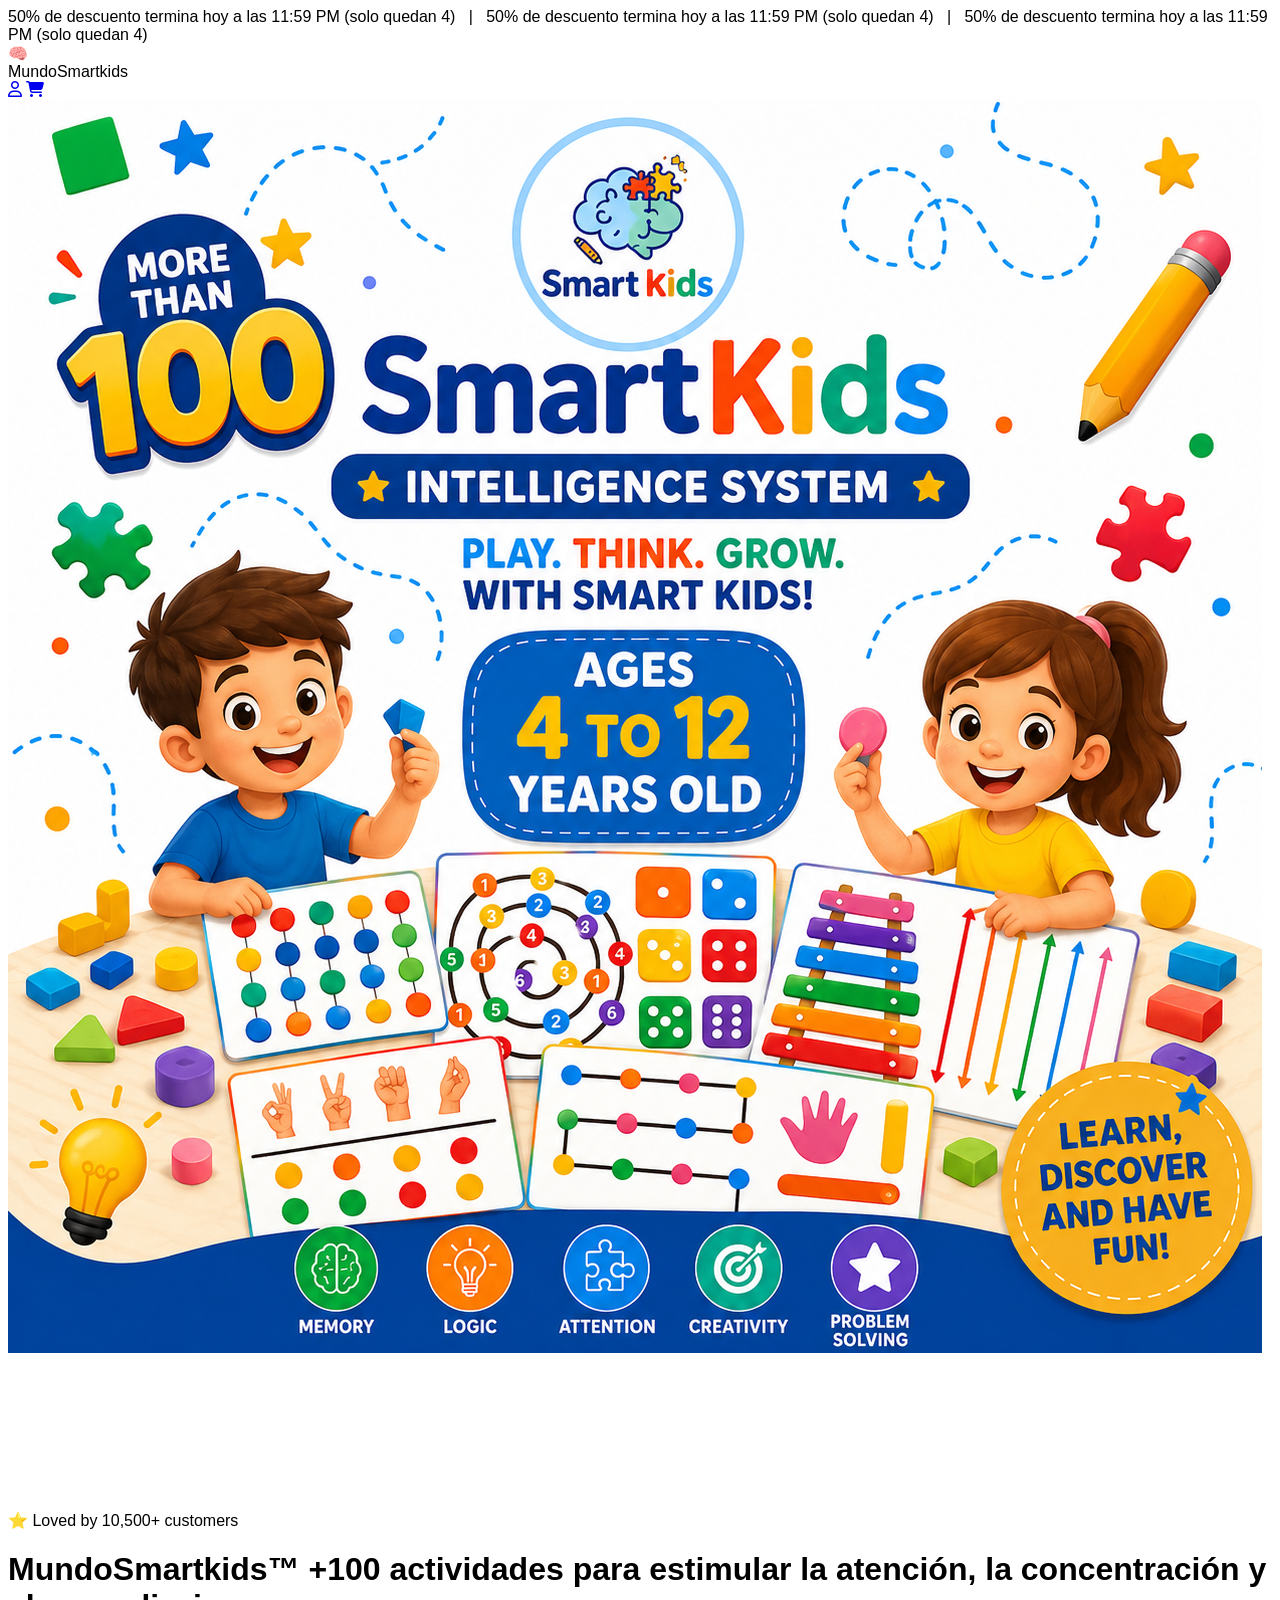
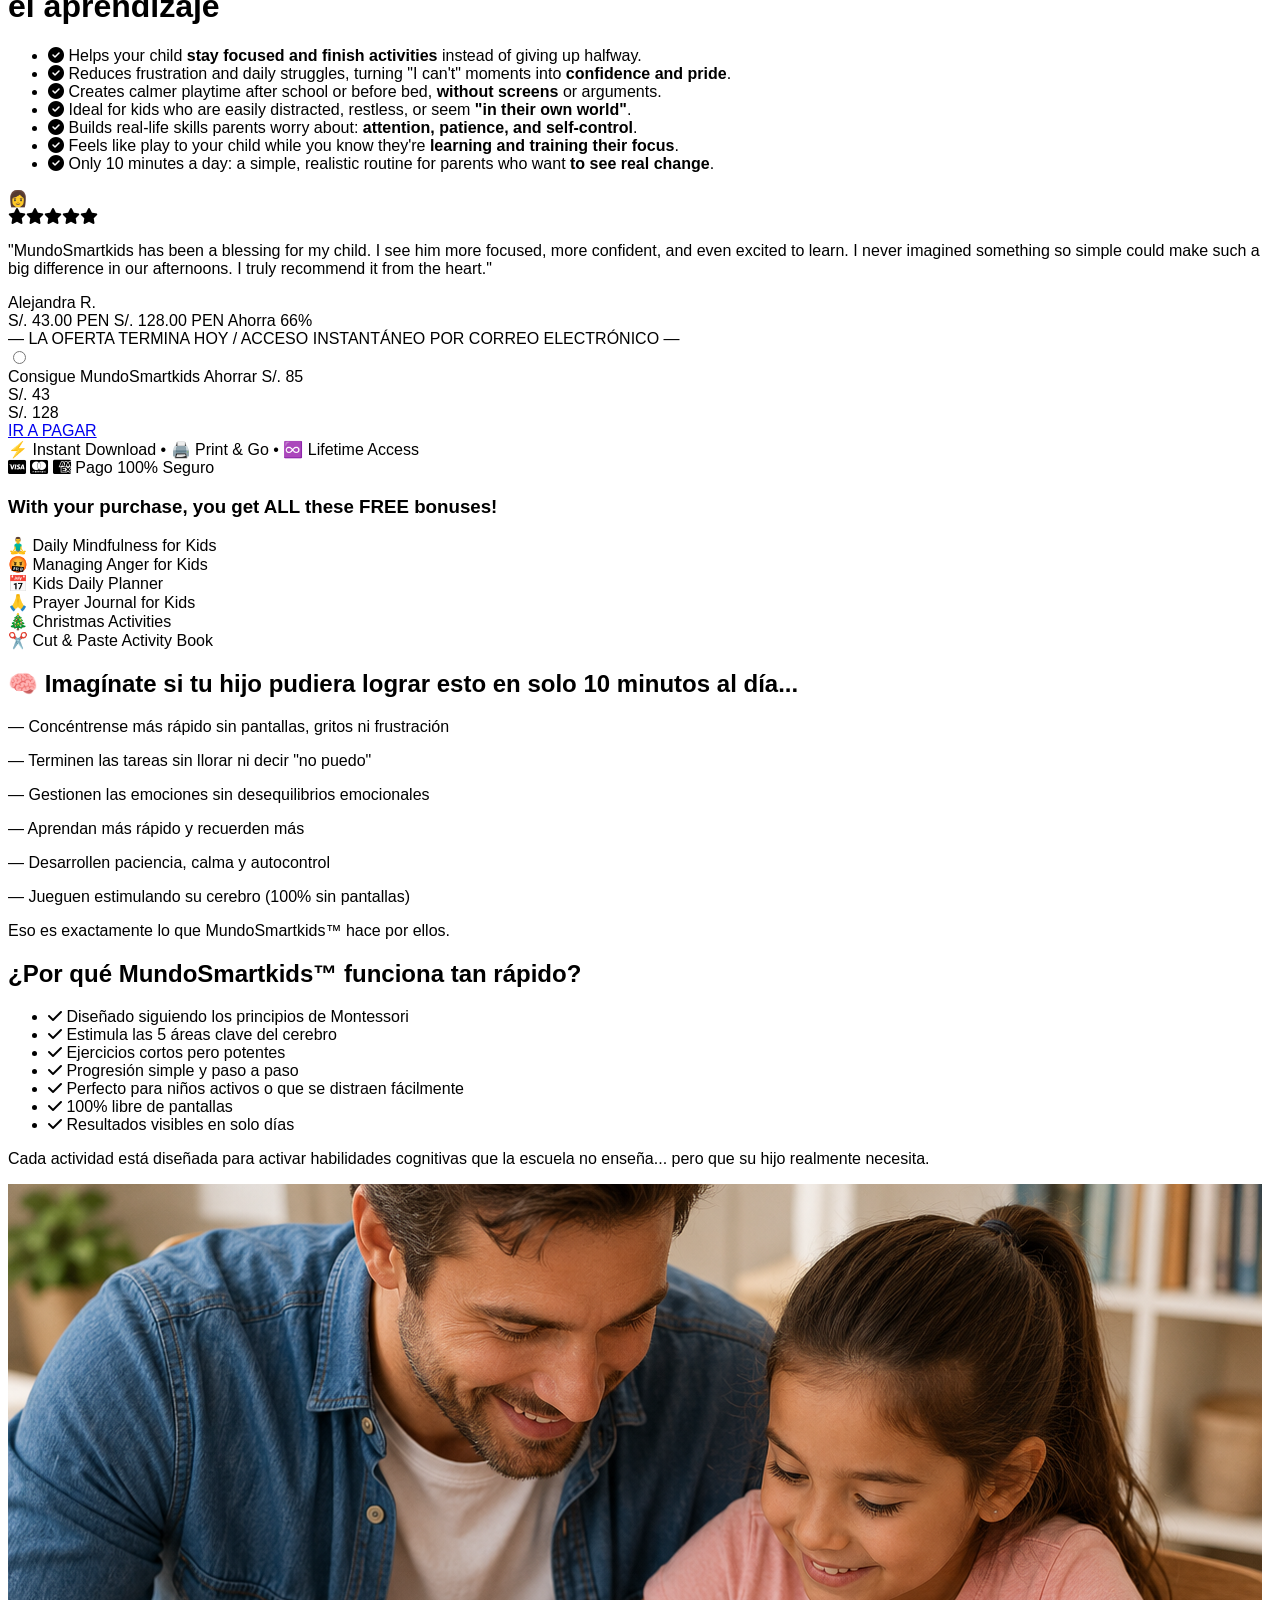
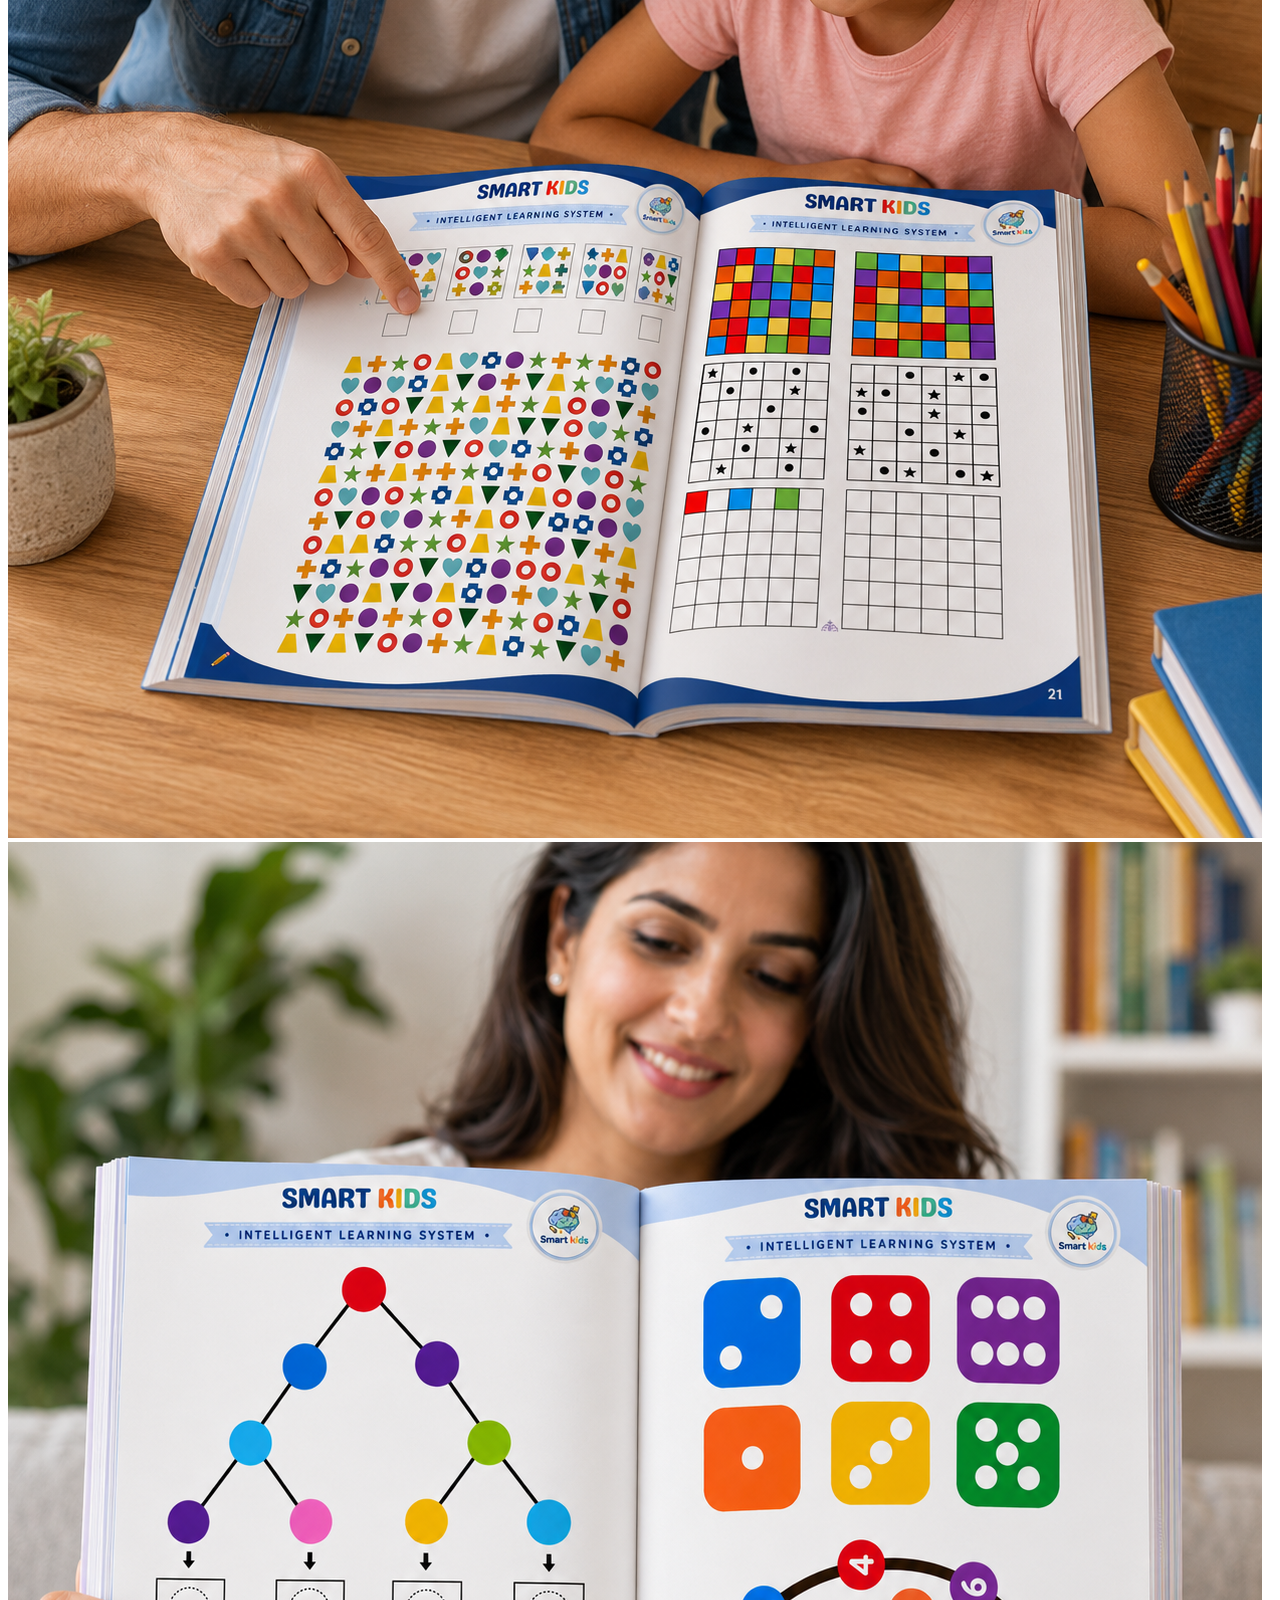
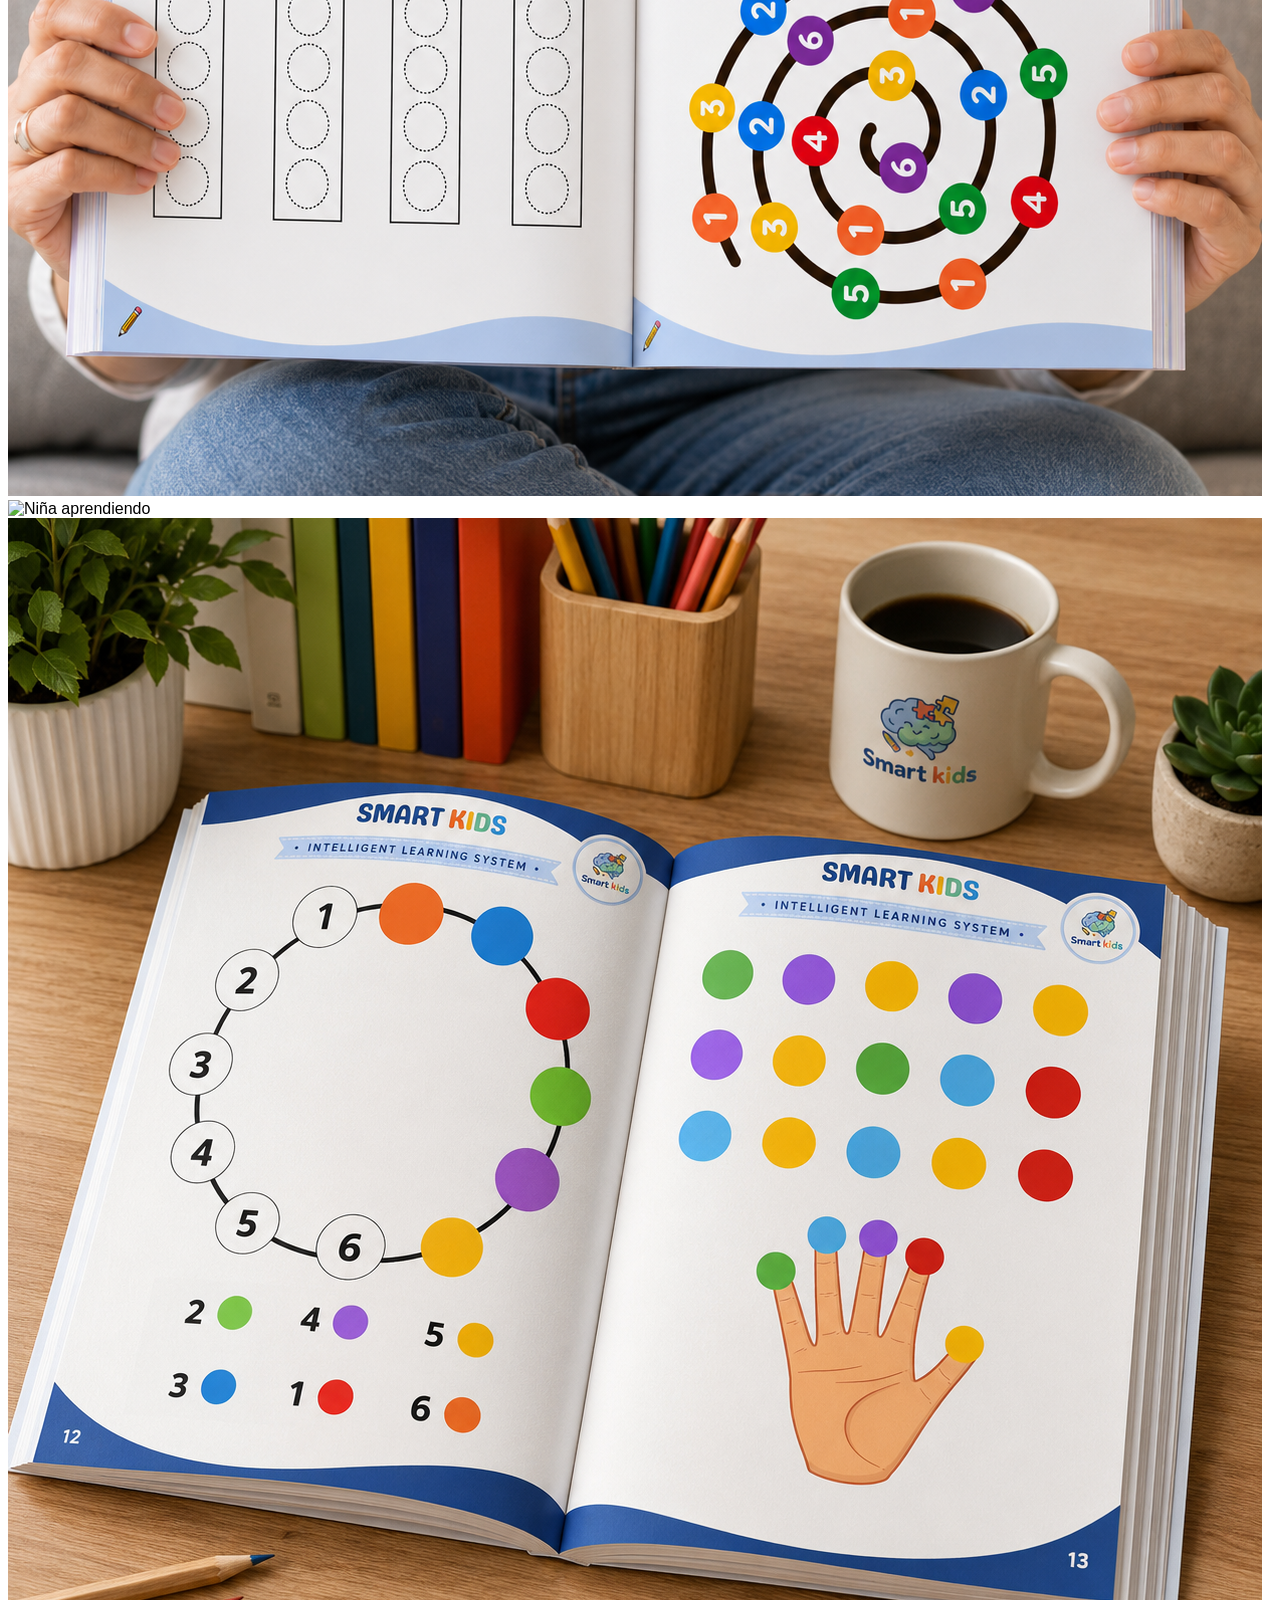
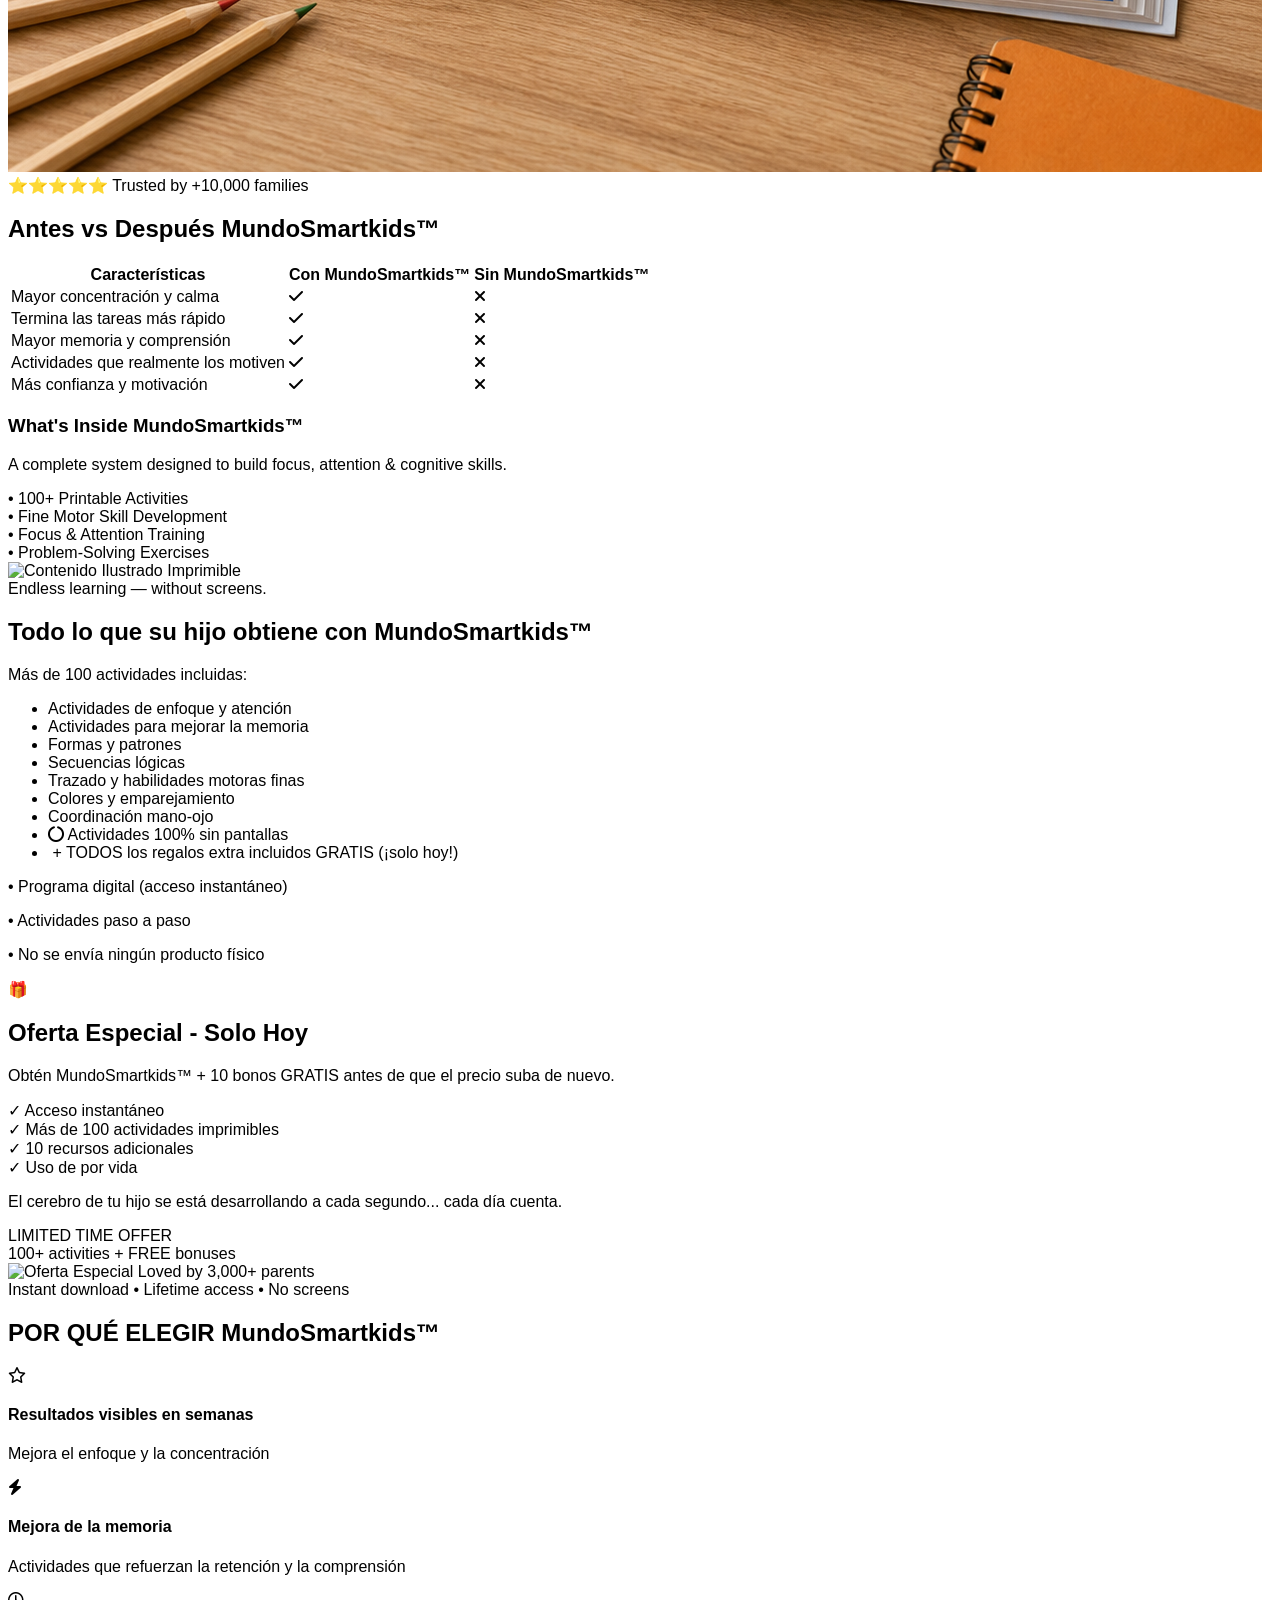
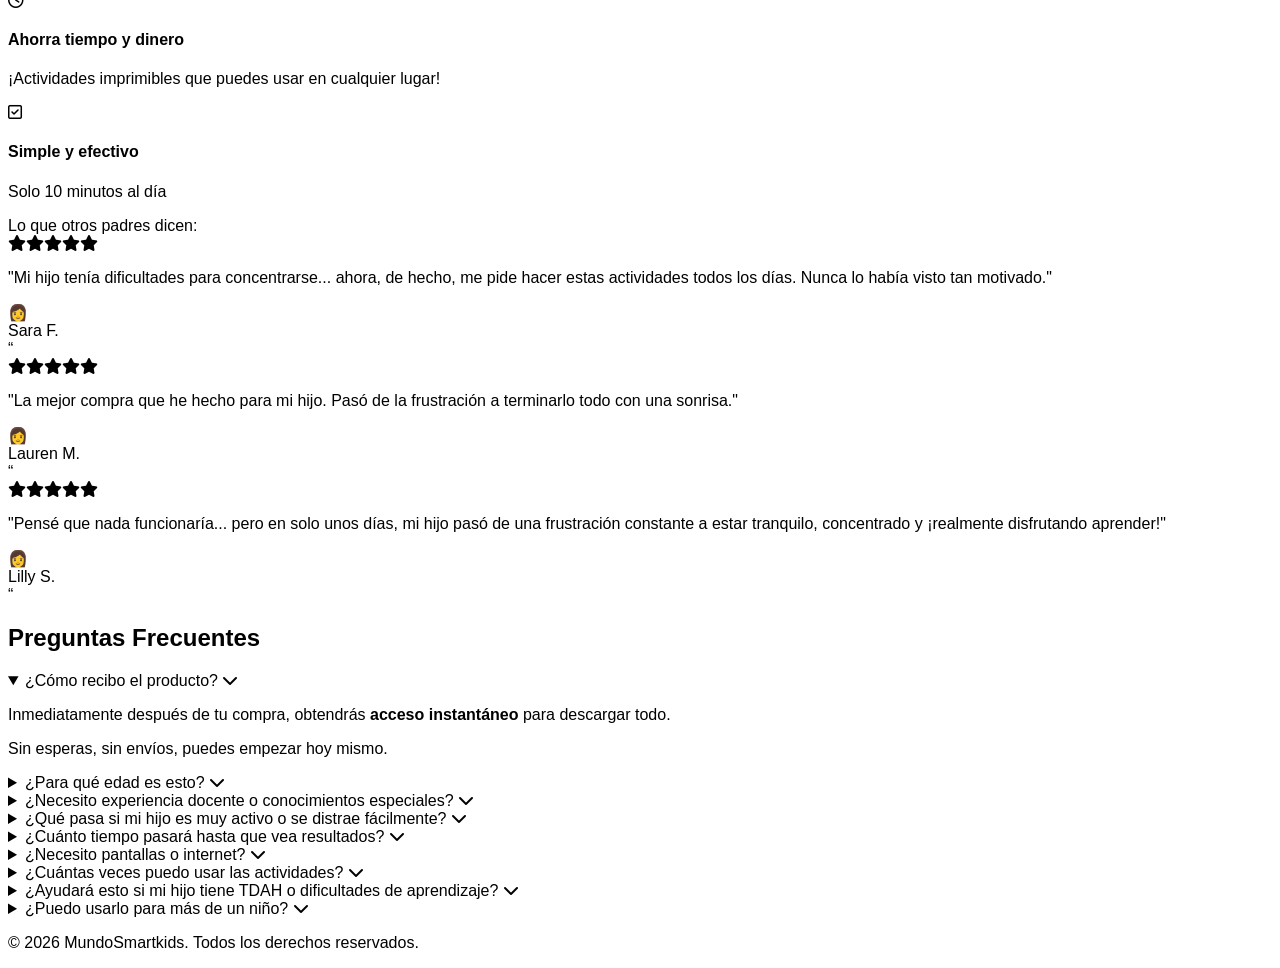
==== index.html @ 6ab4837e "Cambio de marca" ====
<!DOCTYPE html>
<html lang="es">
<head>
    <meta charset="UTF-8">
    <meta name="viewport" content="width=device-width, initial-scale=1.0">
    <title>MundoSmartkids™ Focus System</title>
    <script src="https://cdn.jsdelivr.net/npm/@tailwindcss/browser@4"></script>
    <link rel="stylesheet" href="https://cdnjs.cloudflare.com/ajax/libs/font-awesome/6.4.0/css/all.min.css">
    <link rel="stylesheet" href="css/styles.css">
</head>
<body class="bg-gray-50 text-gray-800 antialiased">

    <div id="header-component"></div>

    <main class="max-w-6xl mx-auto px-4 py-10">
        <div id="hero-pricing-component"></div>
        <div id="features-benefits-component"></div>
        <div id="testimonials-component"></div>
        <div id="faq-component"></div>
    </main>

    <div id="footer-component"></div>

    <script>
        async function cargarComponente(id, ruta) {
            try {
                const response = await fetch(ruta);
                if (response.ok) {
                    document.getElementById(id).innerHTML = await response.text();
                }
            } catch (error) {
                console.error(`Error al cargar el componente ${ruta}:`, error);
            }
        }

        // Carga en paralelo de todos los bloques
        document.addEventListener("DOMContentLoaded", () => {
            cargarComponente('header-component', 'components/header.html');
            cargarComponente('hero-pricing-component', 'components/hero-pricing.html');
            cargarComponente('features-benefits-component', 'components/features-benefits.html');
            cargarComponente('testimonials-component', 'components/testimonials.html');
            cargarComponente('faq-component', 'components/faq.html');
            cargarComponente('footer-component', 'components/footer.html');
        });
    </script>
</body>
</html>
---- css/styles.css ----
/* Estilos Globales y Configuraciones */
body {
    font-family: 'Segoe UI', Tahoma, Geneva, Verdana, sans-serif;
}

/* Animación de la Marquesina (Top Banner) */
@keyframes marquee {
    0% { transform: translateX(0%); }
    100% { transform: translateX(-33.33%); }
}

.animate-marquee {
    display: inline-block;
    animation: marquee 20s linear infinite;
}

.animate-marquee:hover {
    animation-play-state: paused;
}
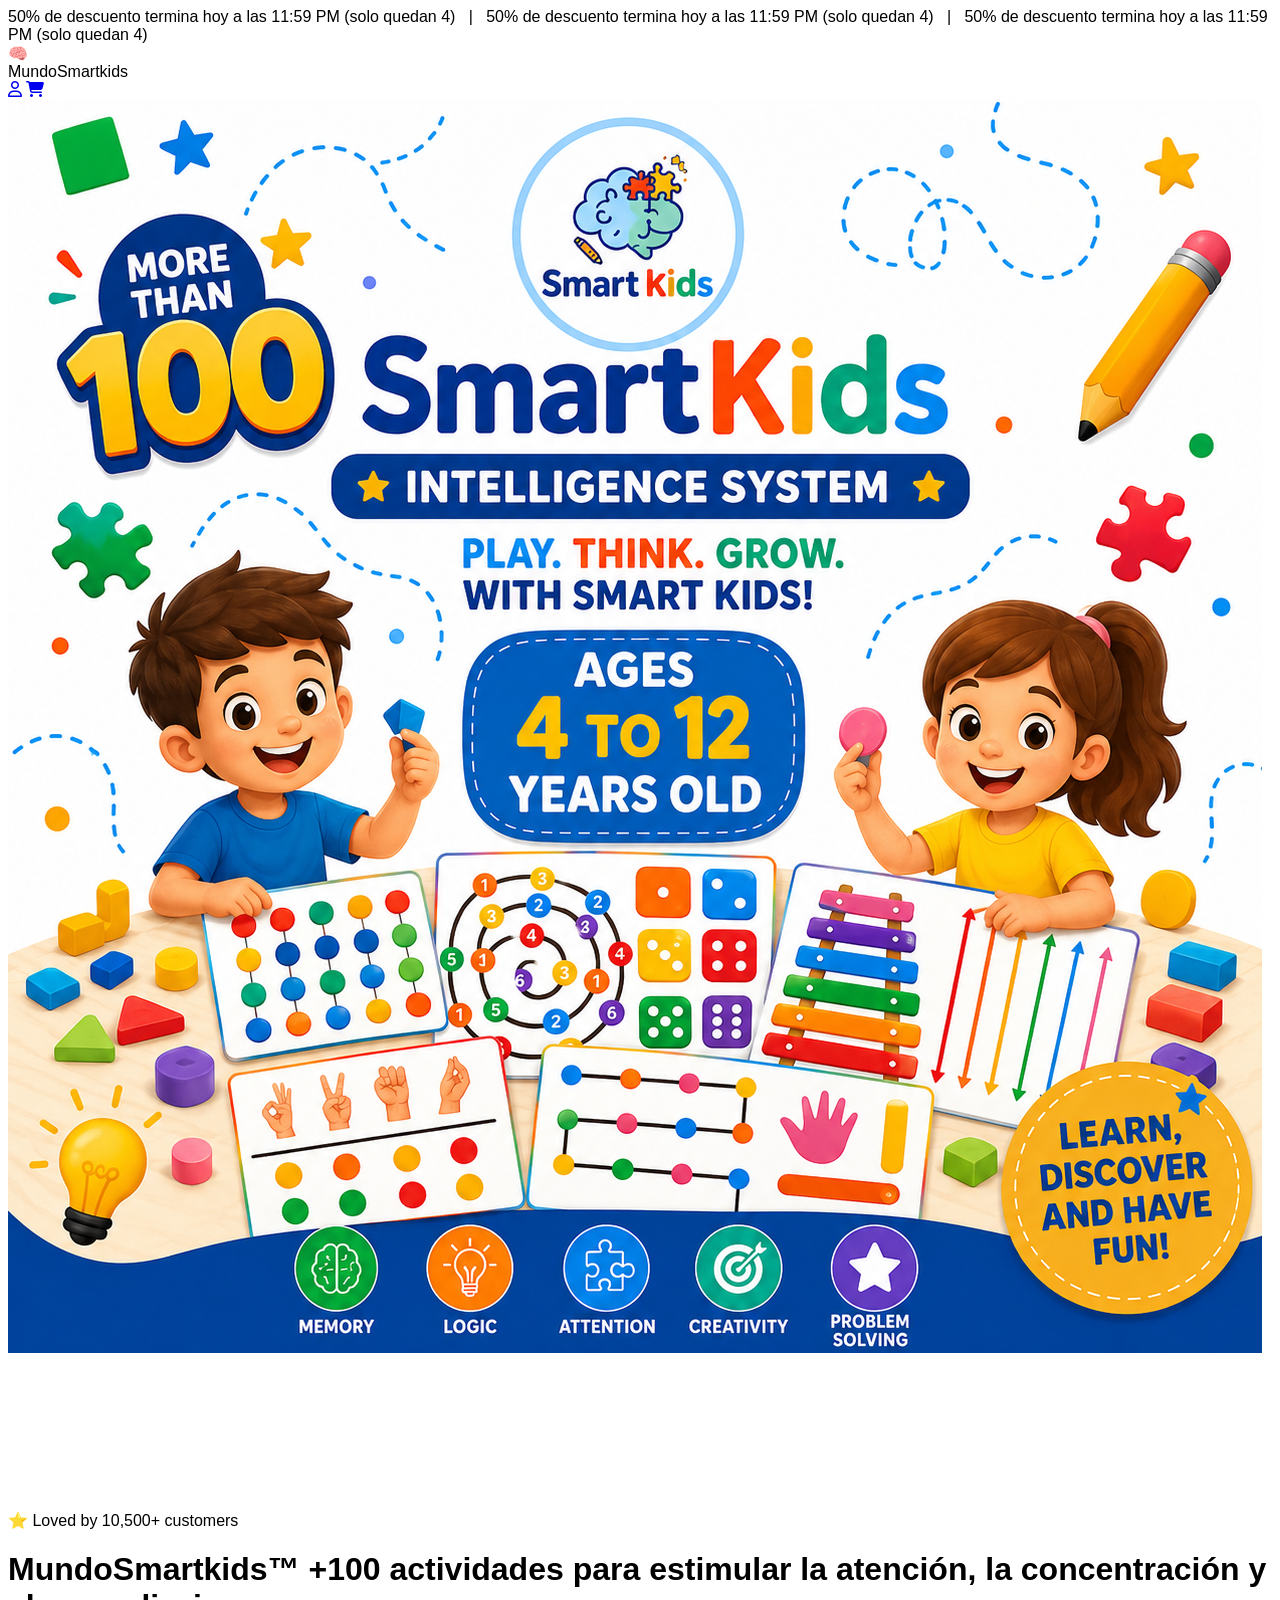
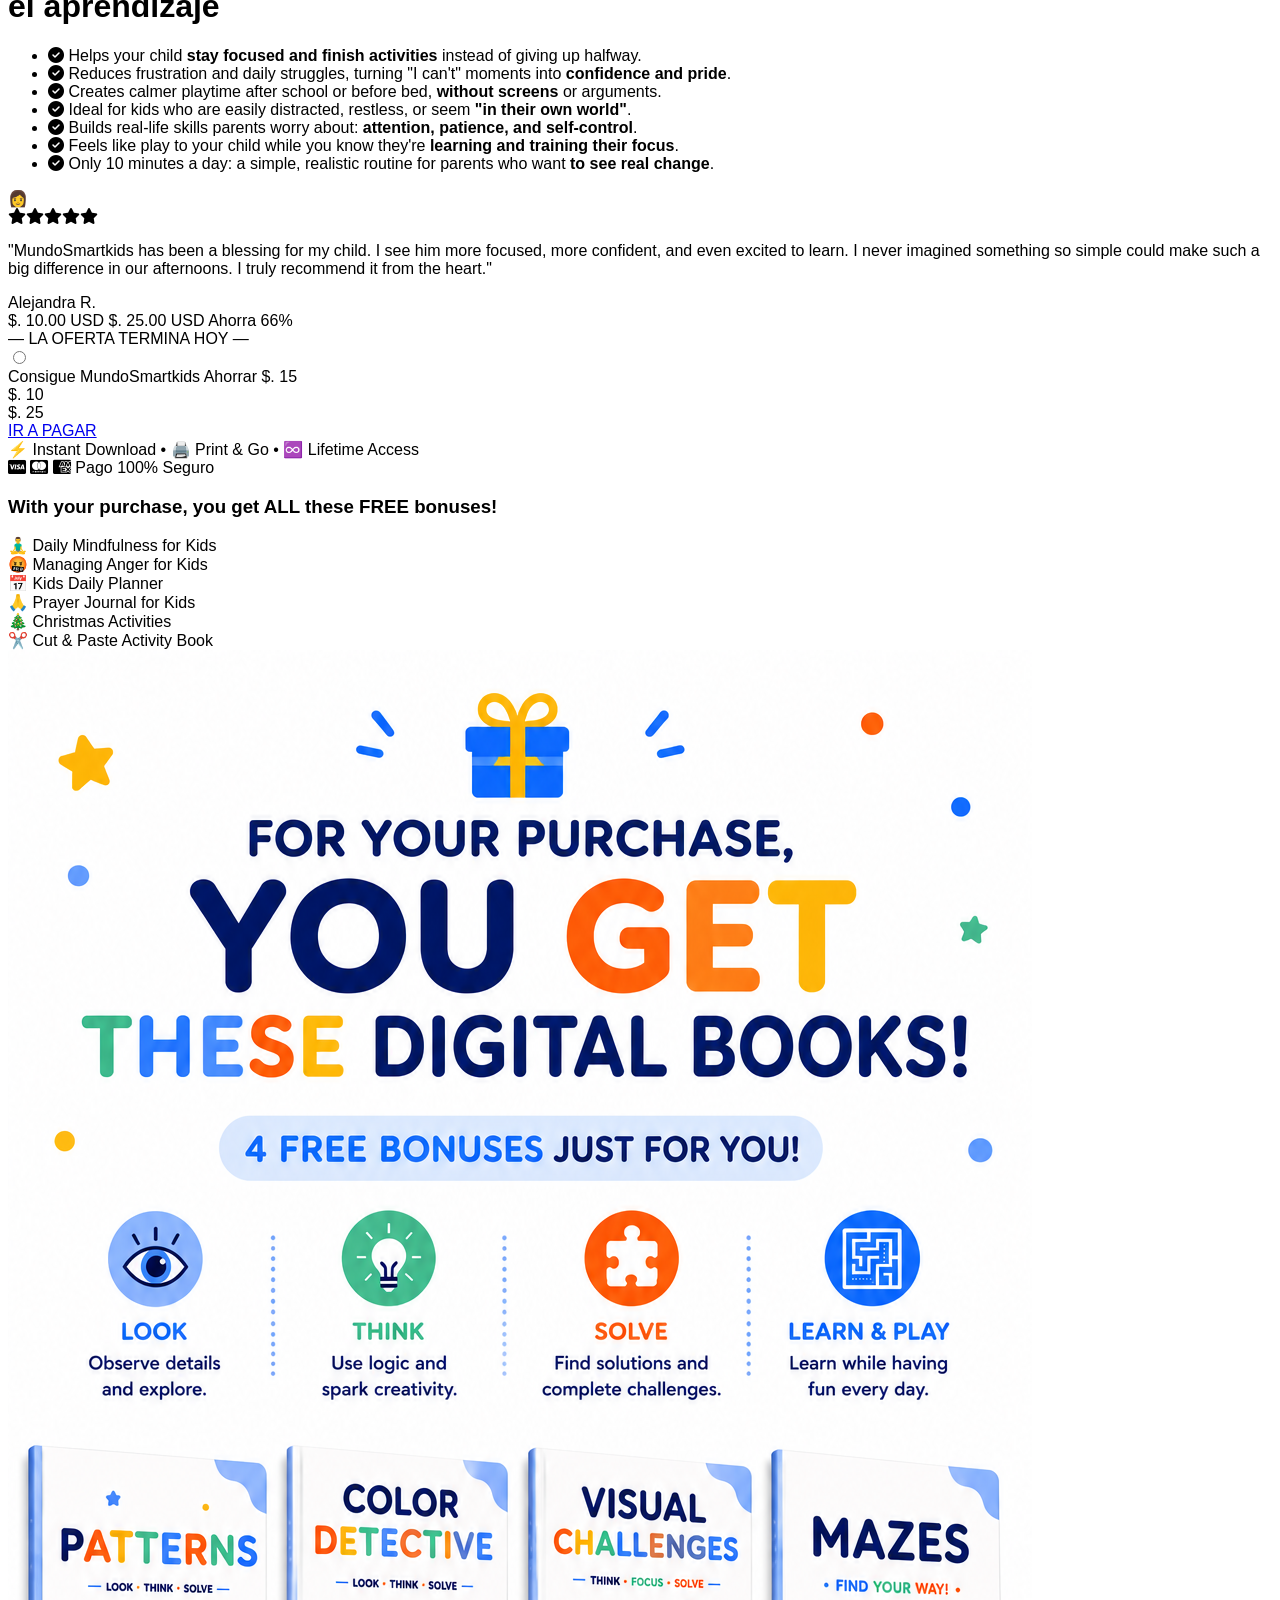
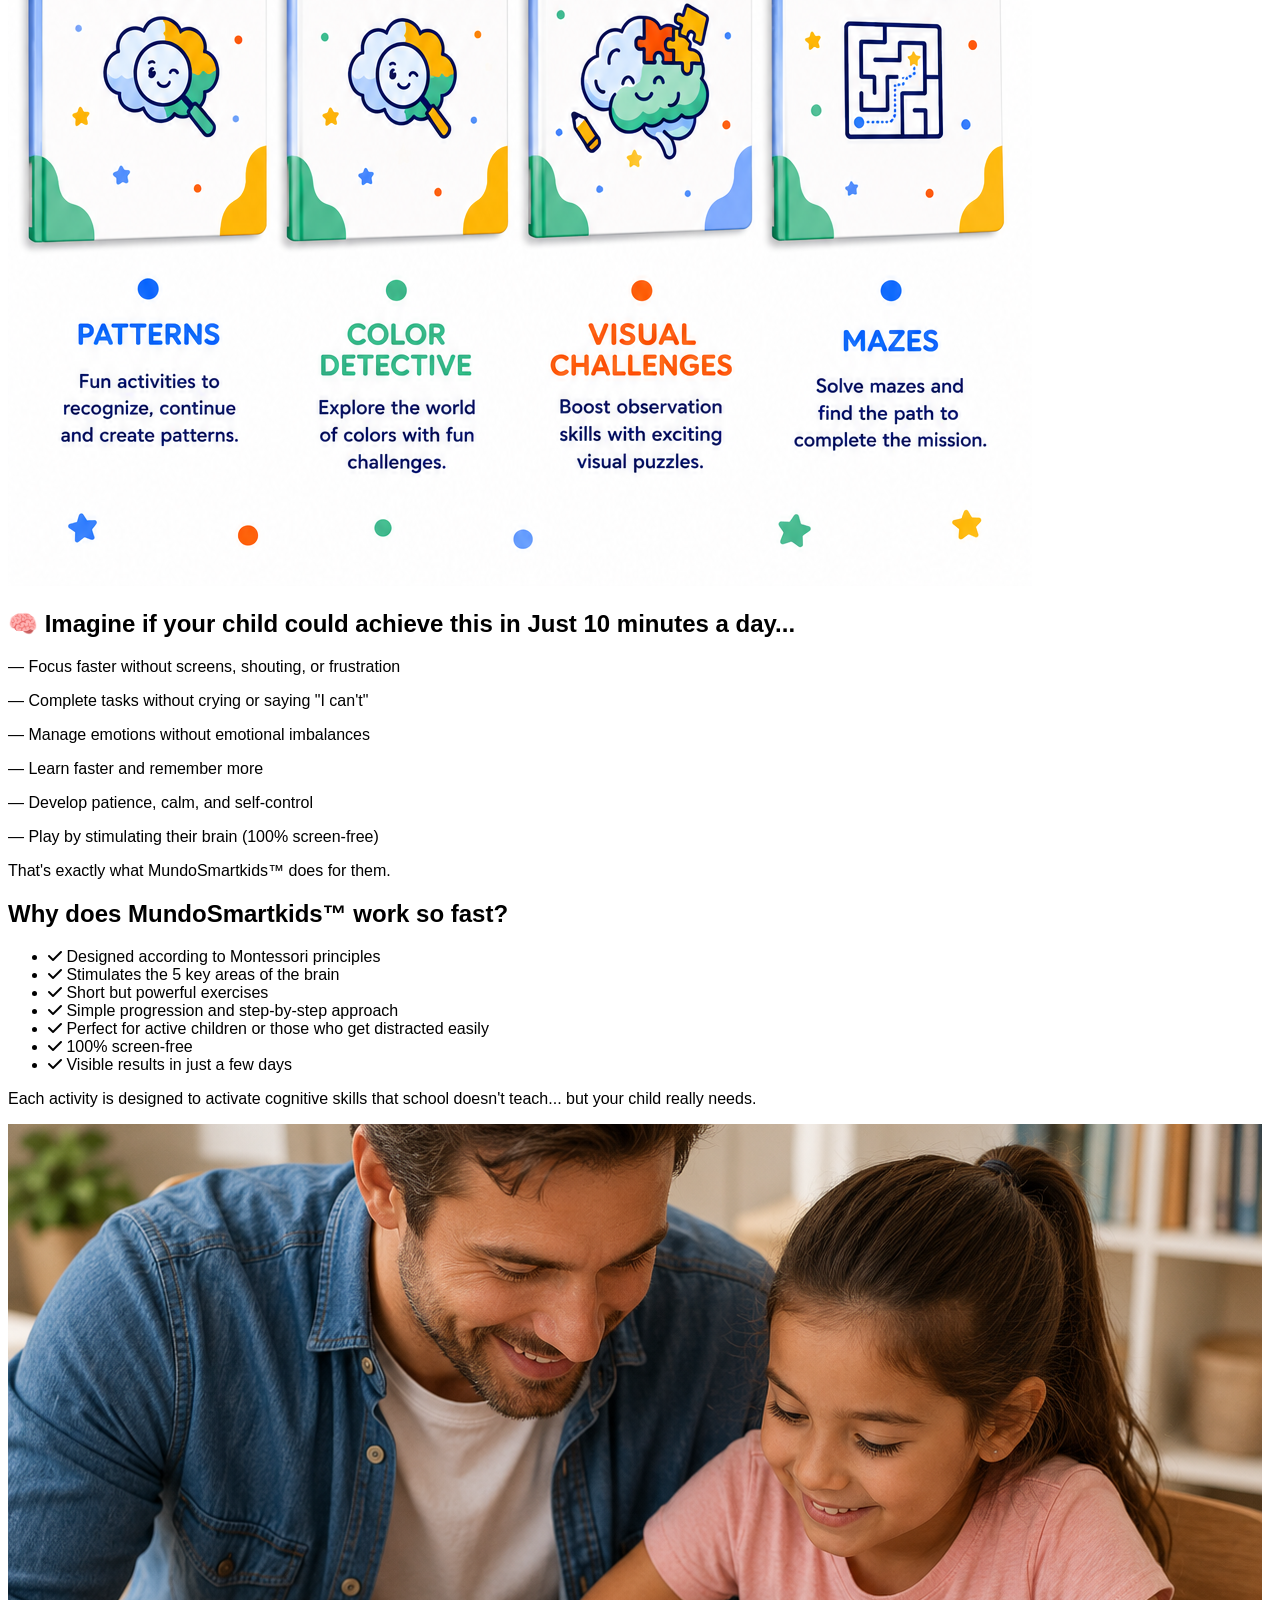
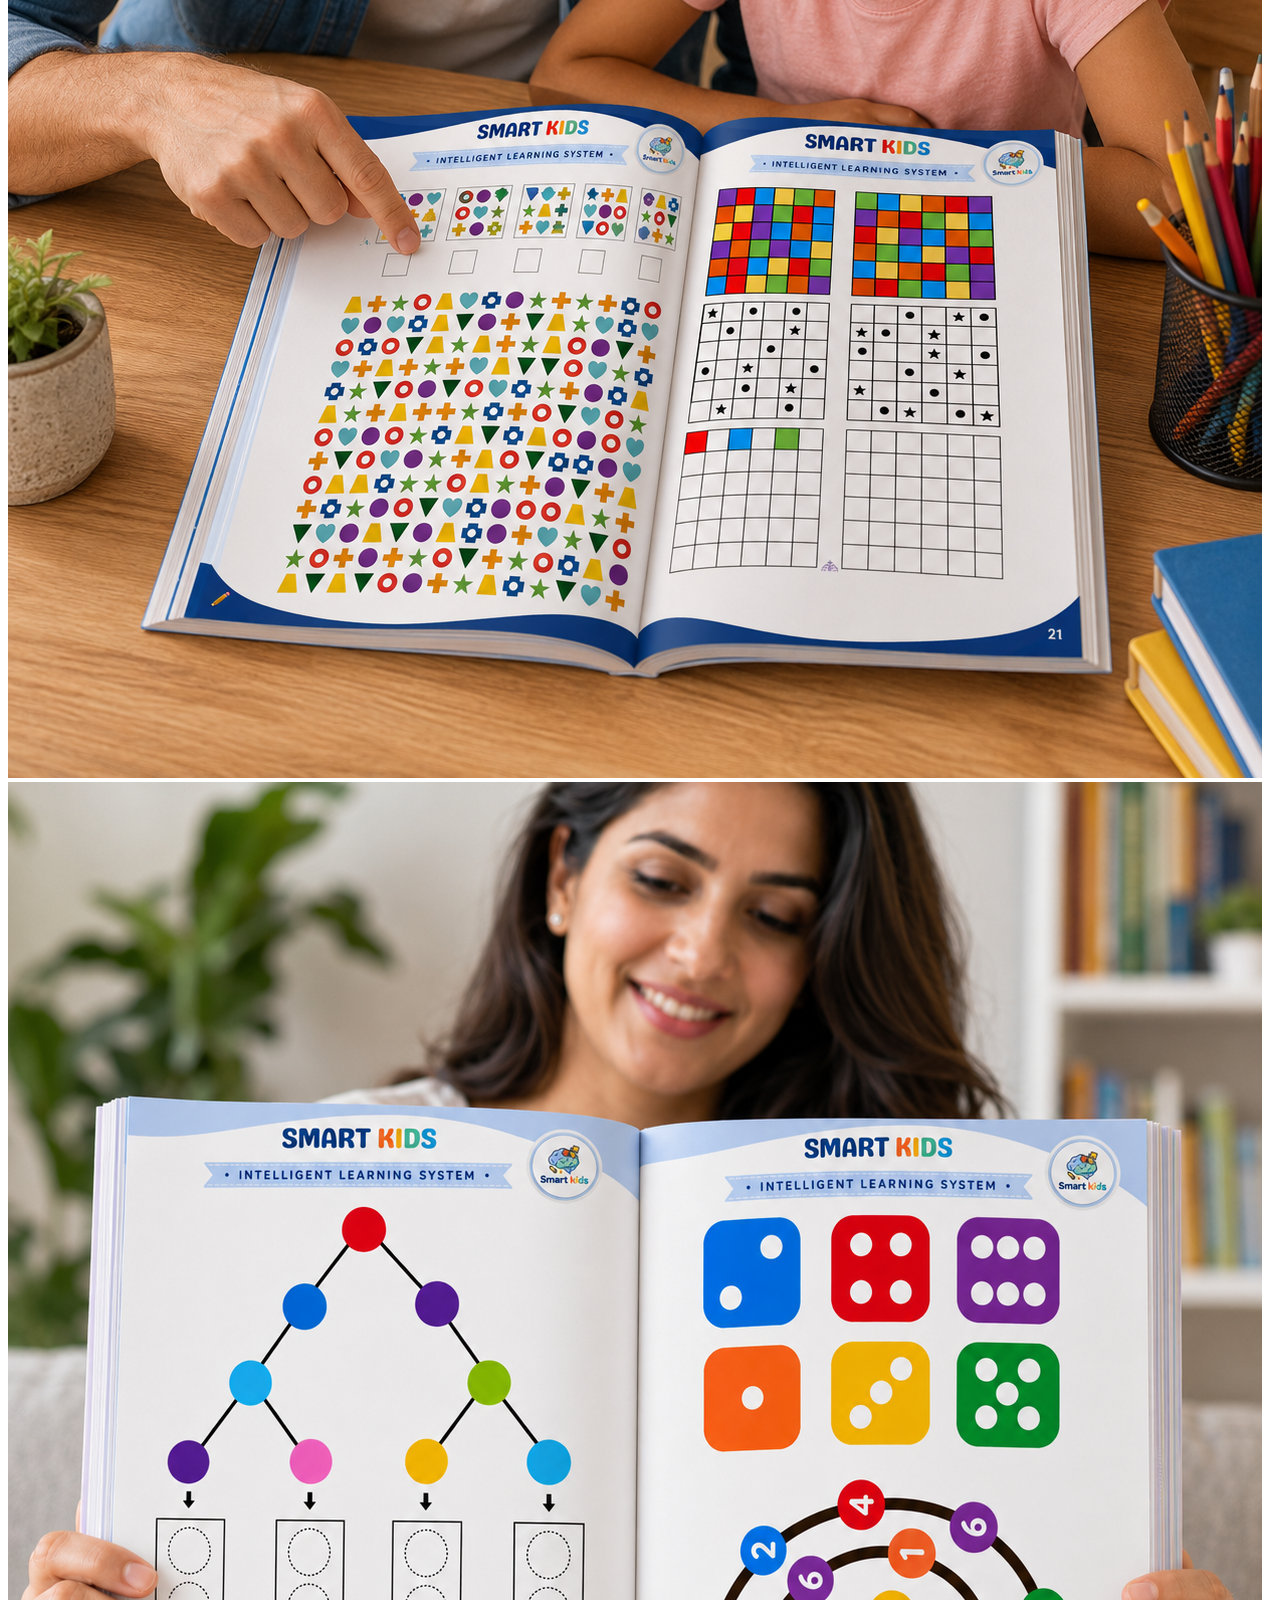
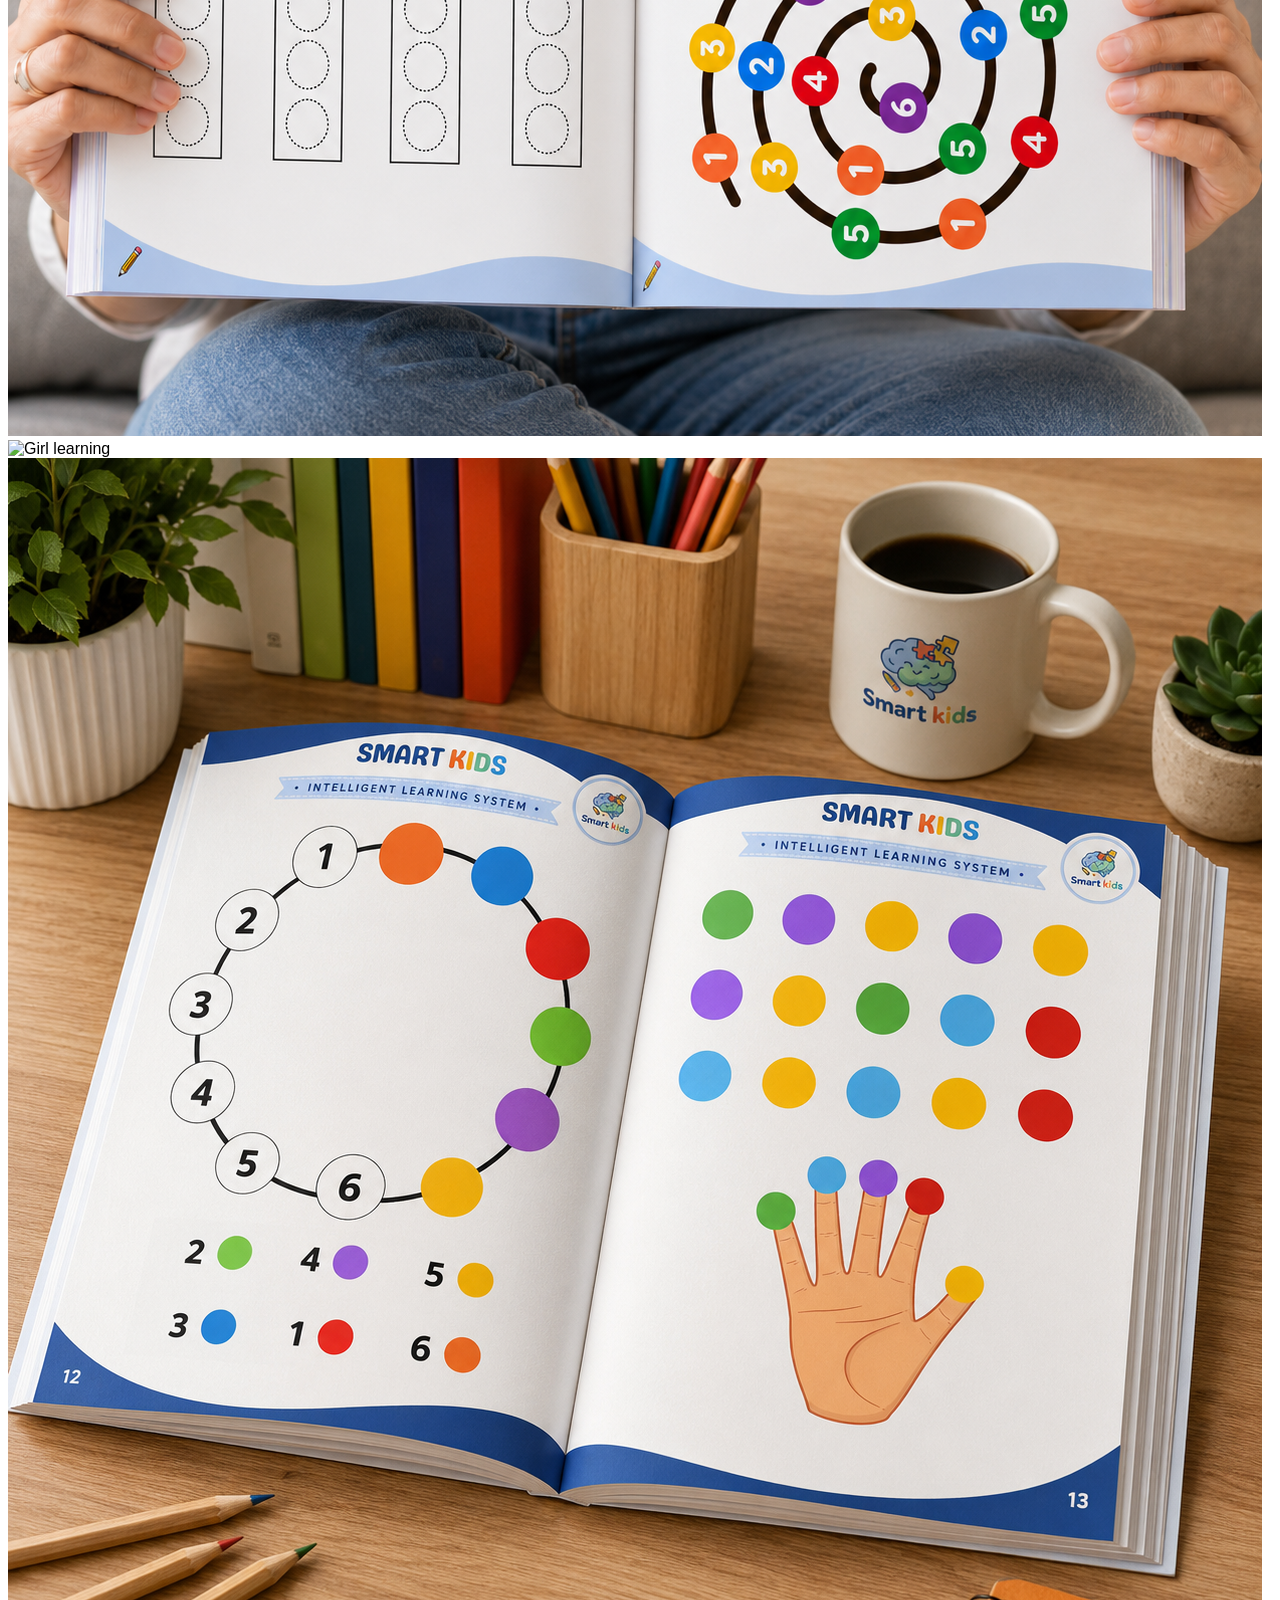
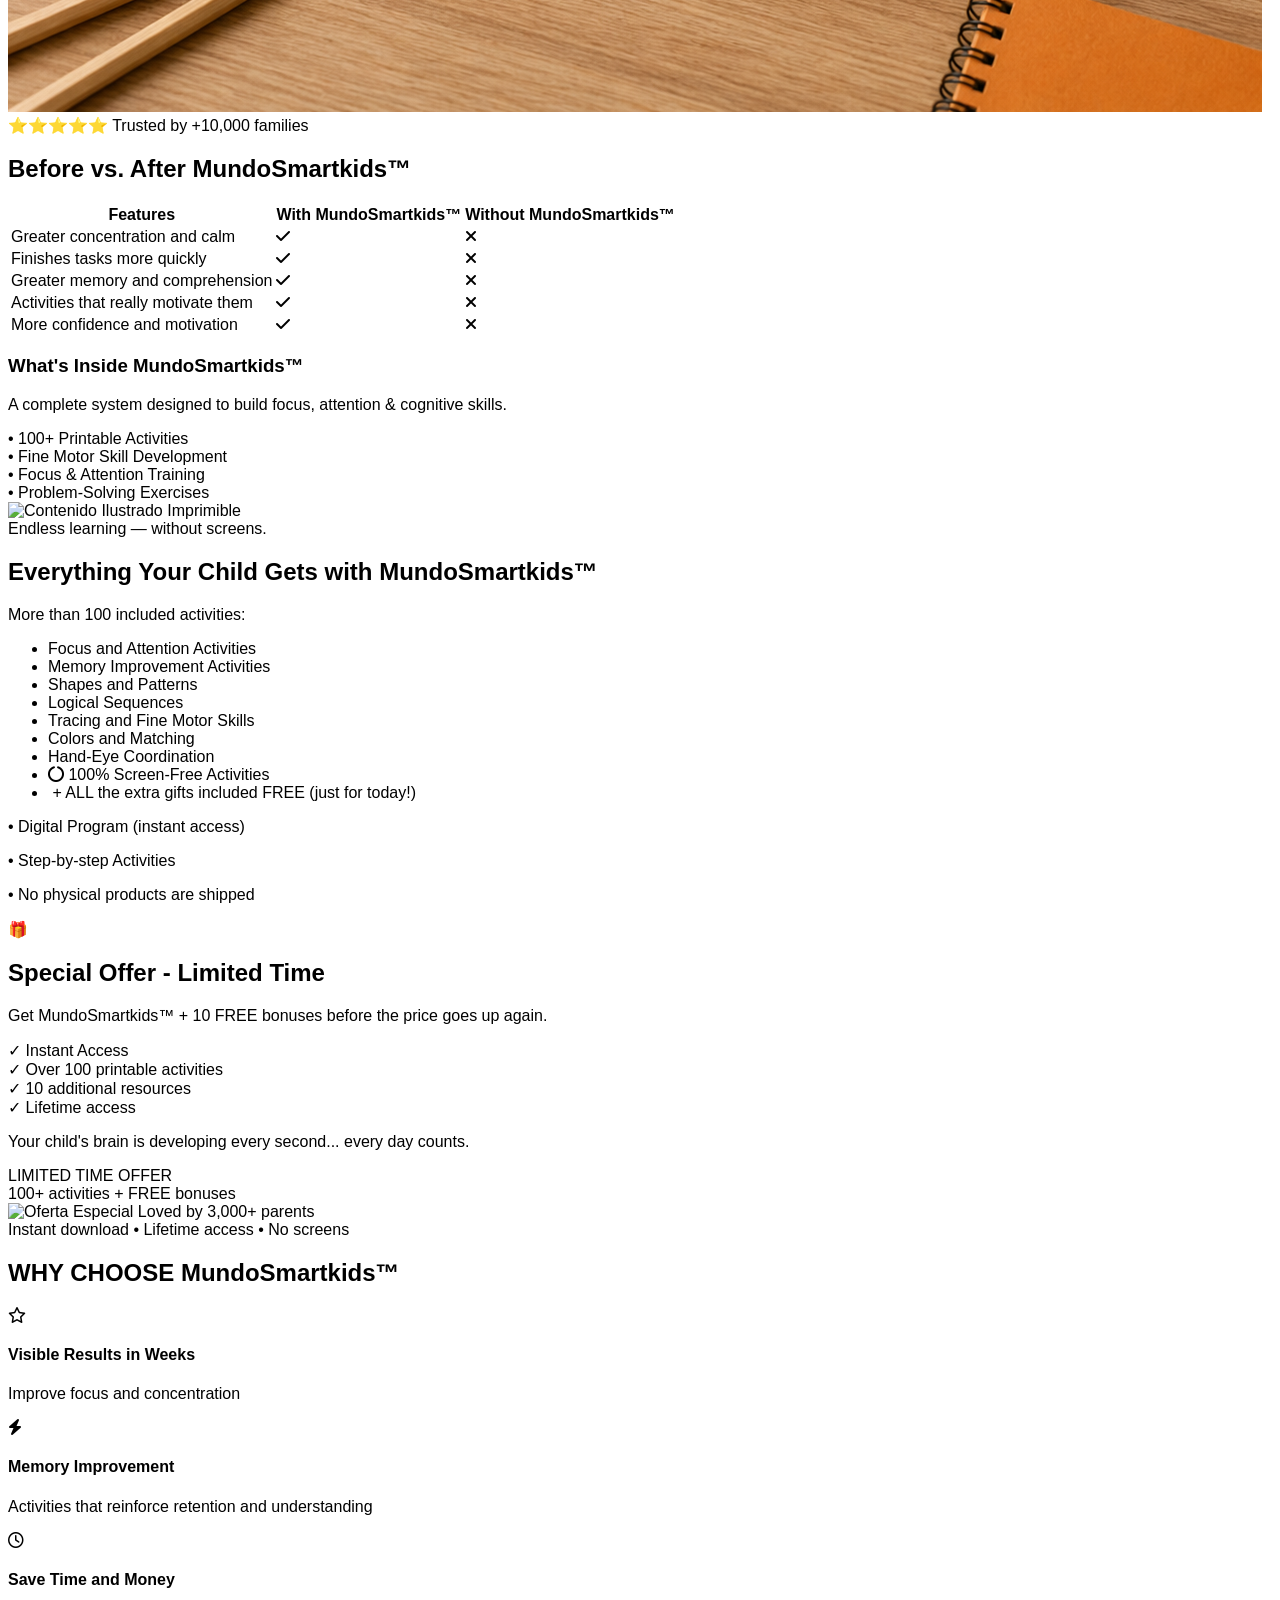
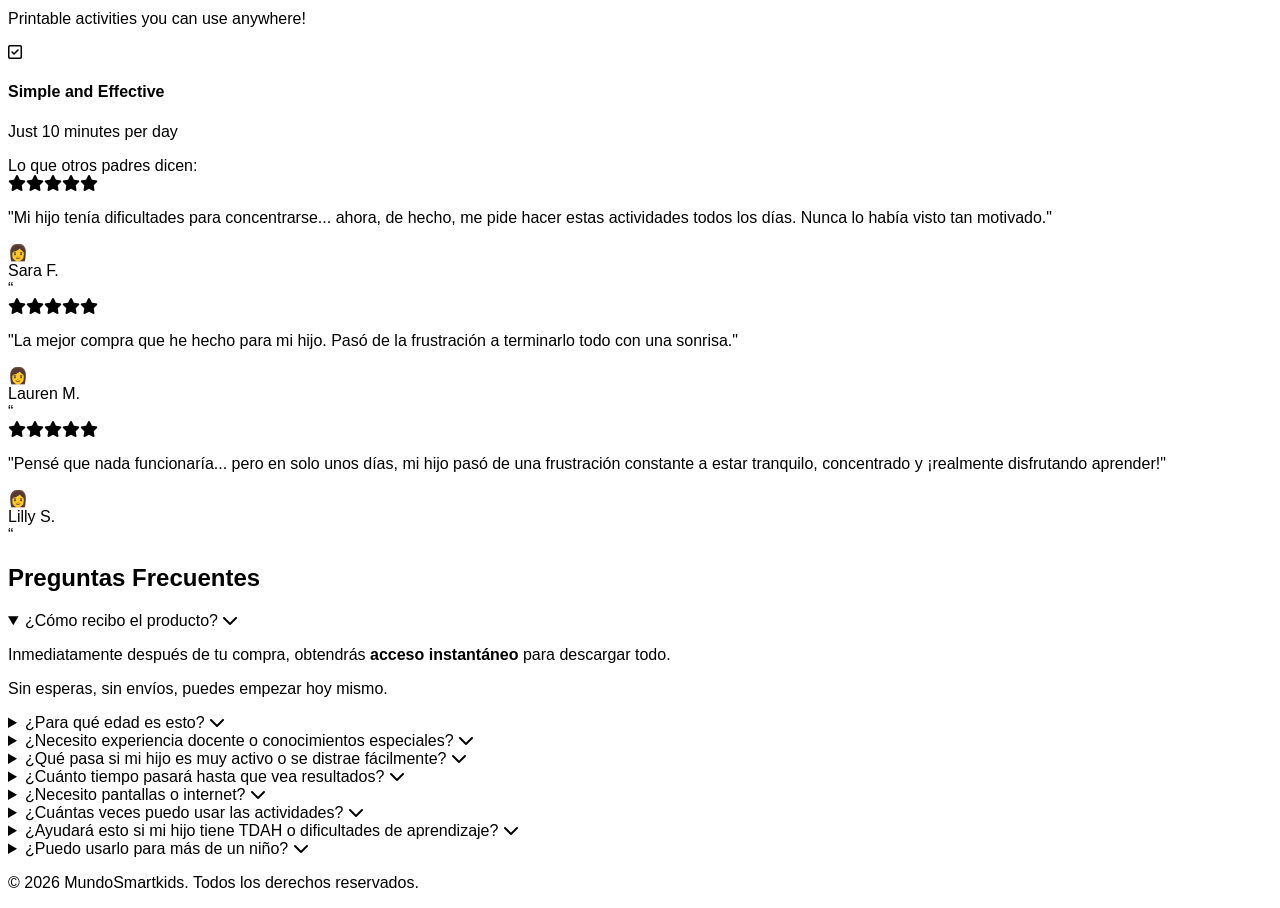
==== commit 1a6ec0af: "Traduccion" ====
--- a/index.html
+++ b/index.html
@@ -1,5 +1,5 @@
 <!DOCTYPE html>
-<html lang="es">
+<html lang="en">
 <head>
     <meta charset="UTF-8">
     <meta name="viewport" content="width=device-width, initial-scale=1.0">
--- a/css/styles.css
+++ b/css/styles.css
@@ -16,4 +16,14 @@
 
 .animate-marquee:hover {
     animation-play-state: paused;
+}
+
+/* Animación Float para Imagen Bono */
+@keyframes floatBono {
+    0%, 100% { transform: translateY(0px); }
+    50% { transform: translateY(-15px); }
+}
+
+.animate-float-bono {
+    animation: floatBono 4s ease-in-out infinite;
 }
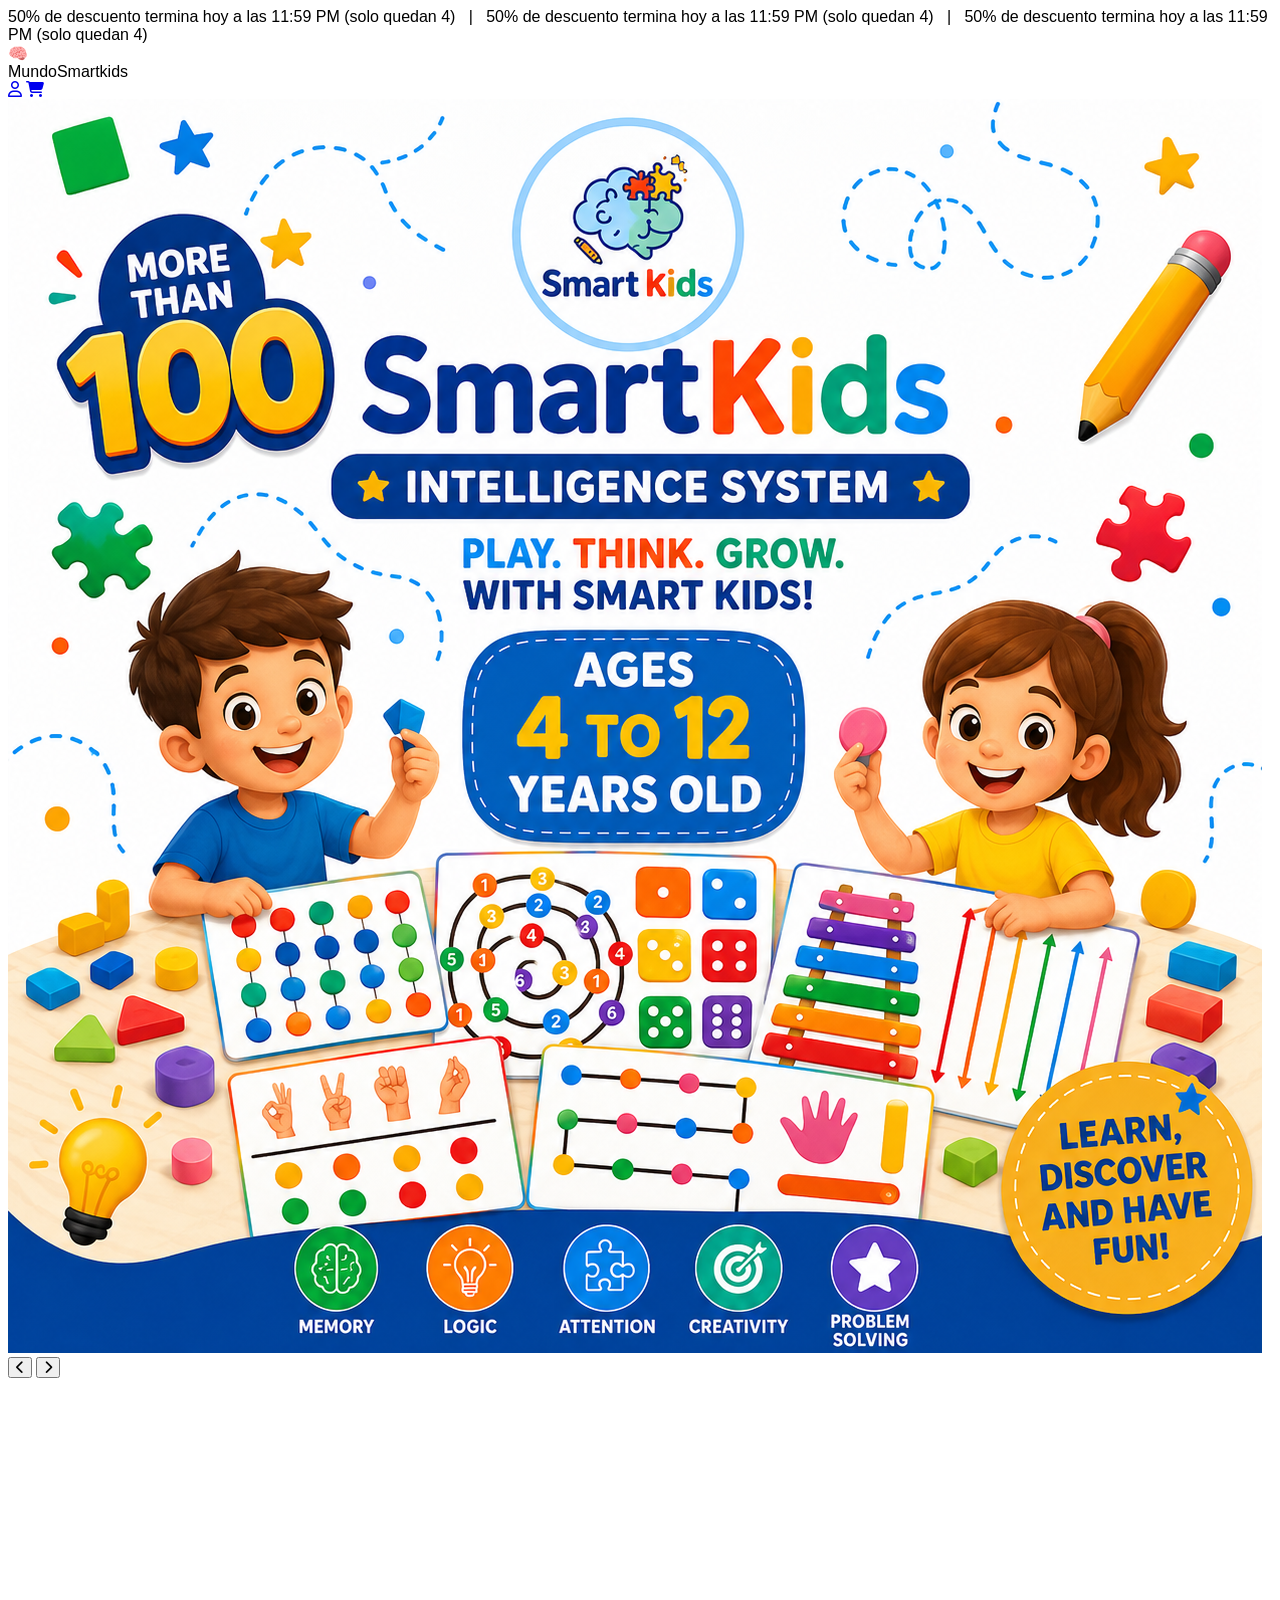
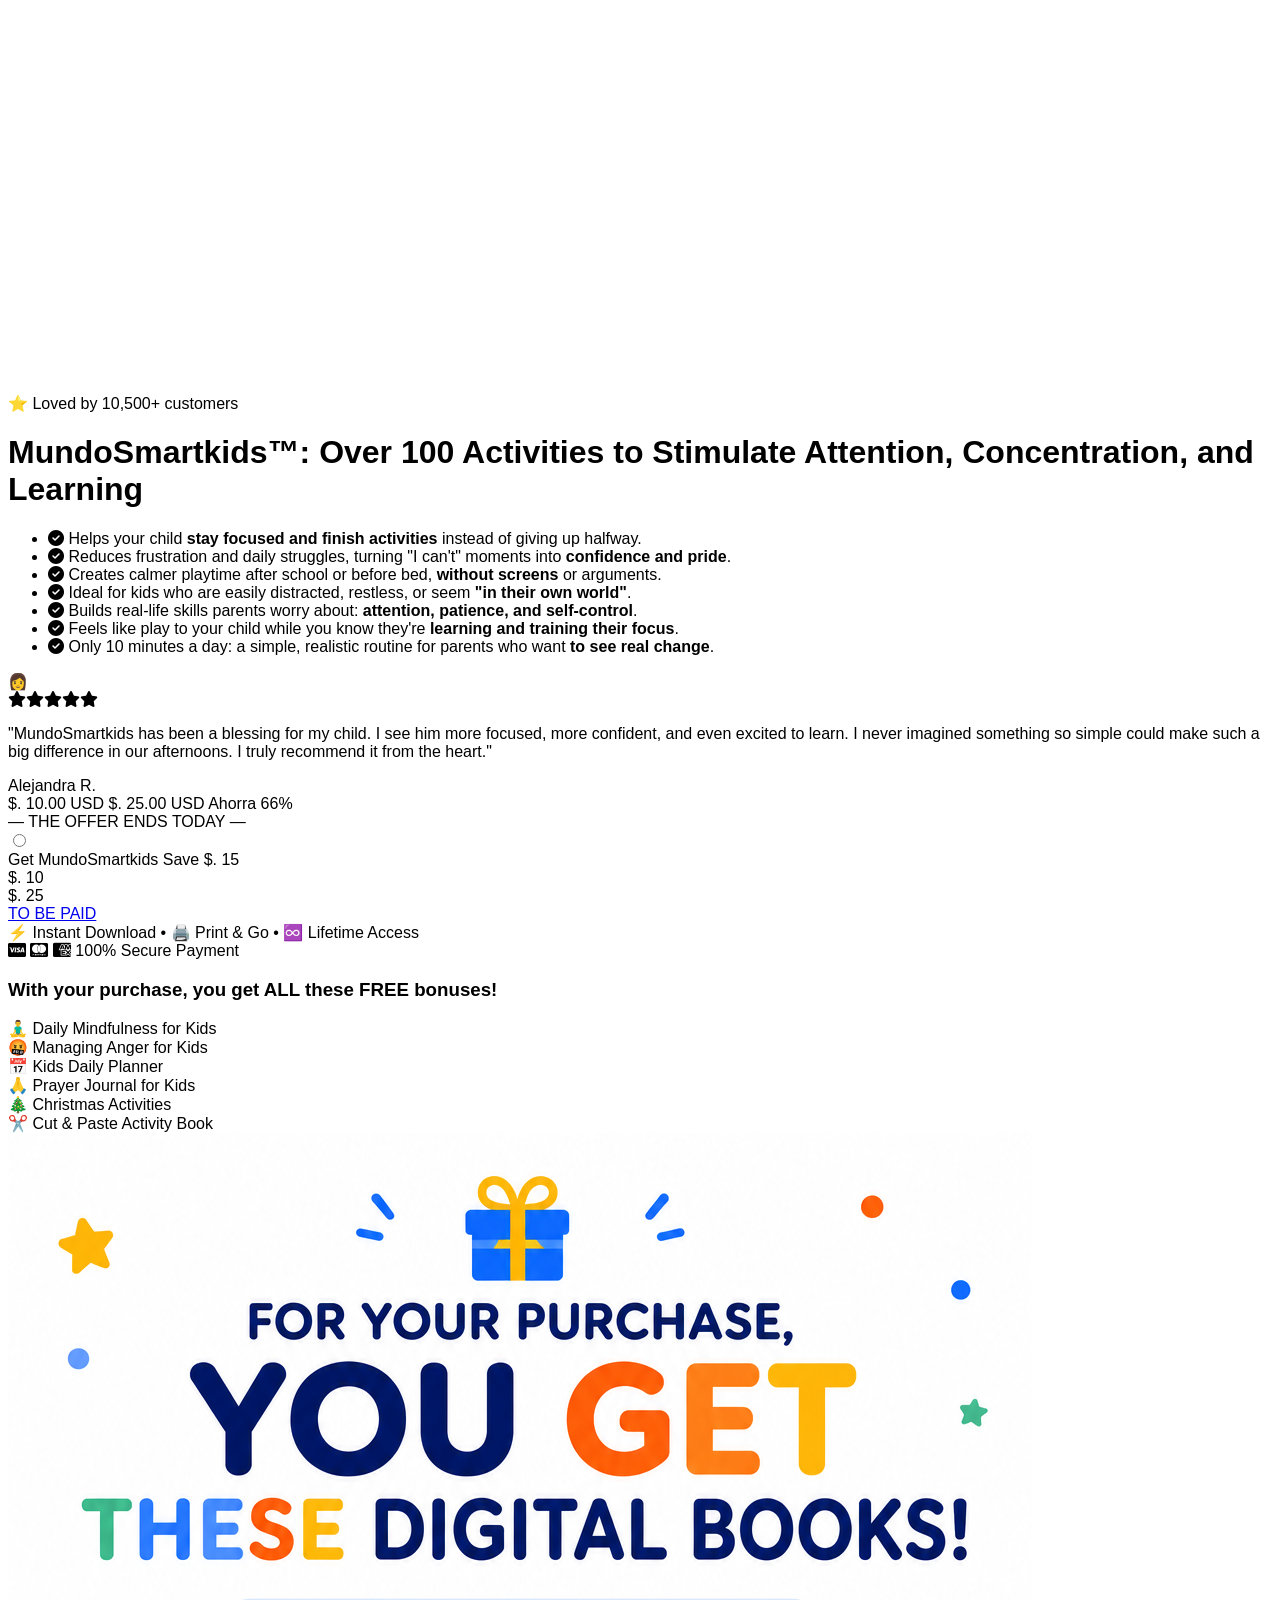
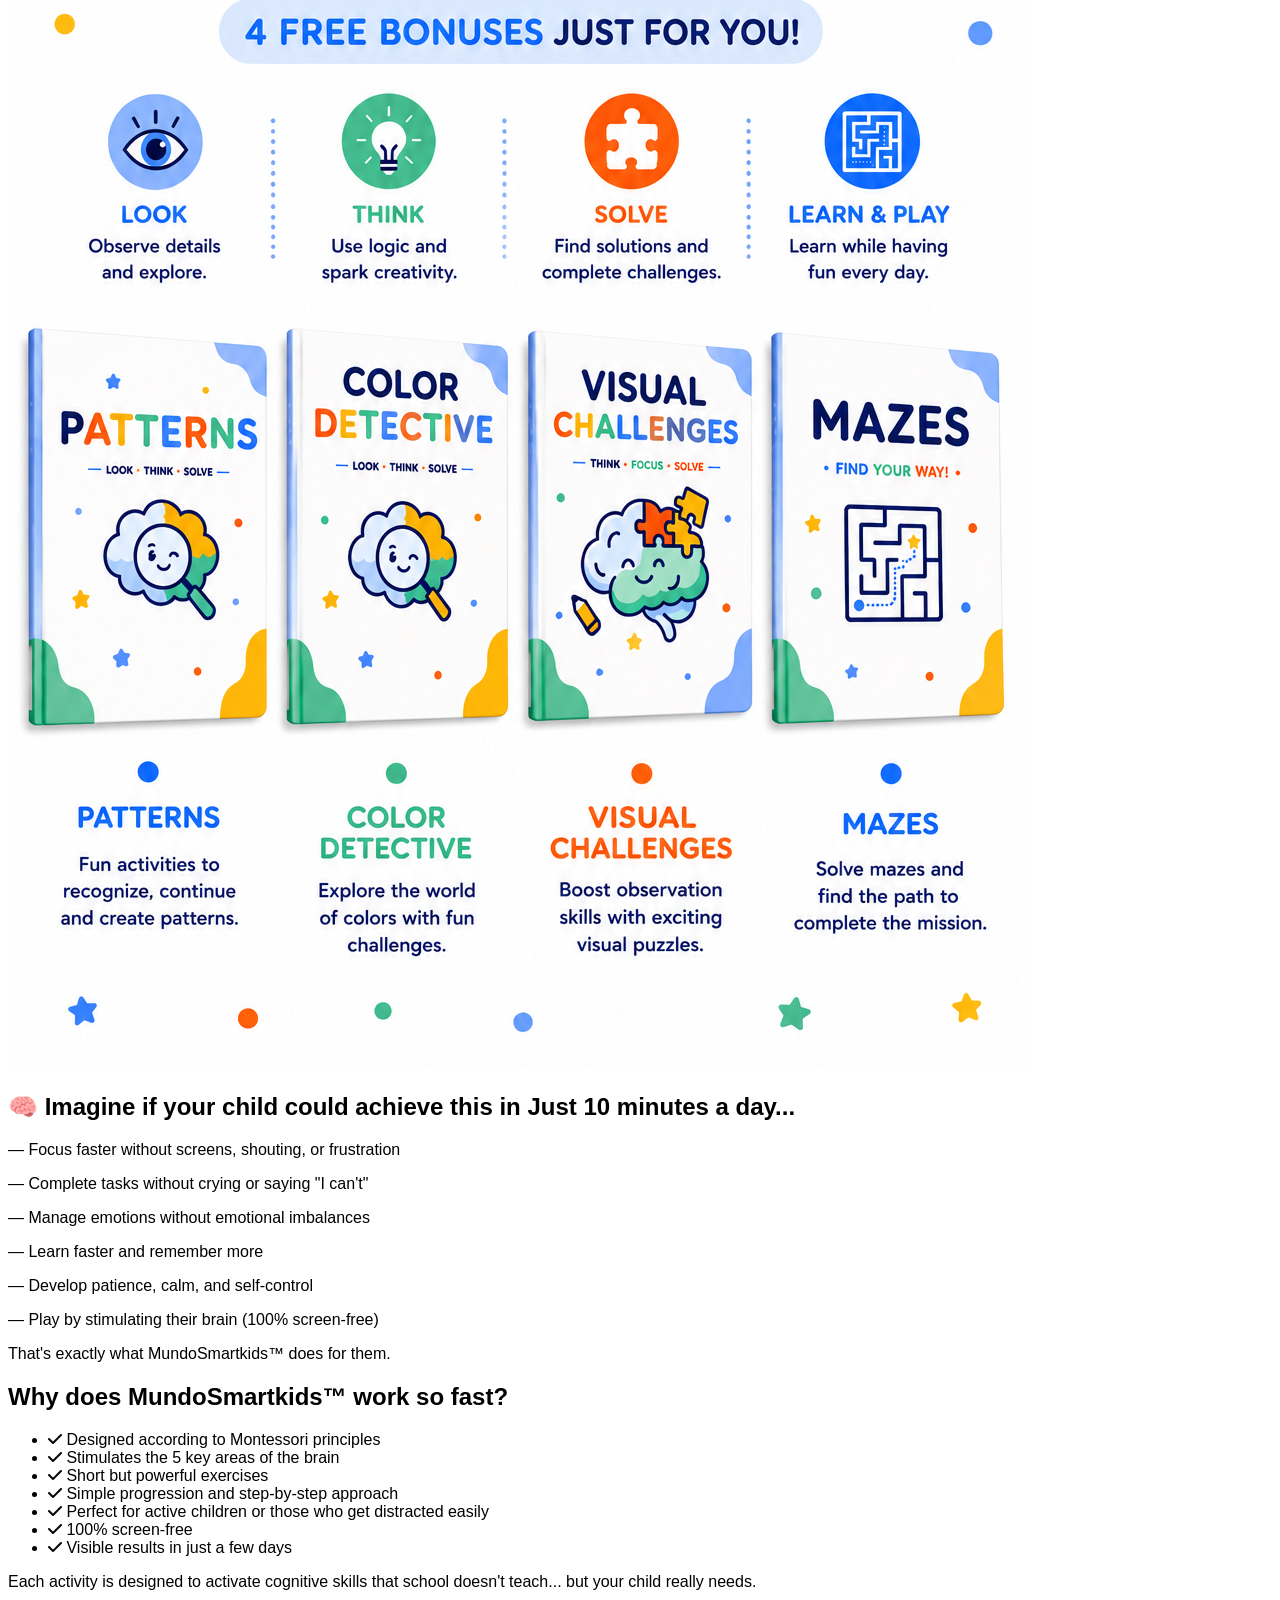
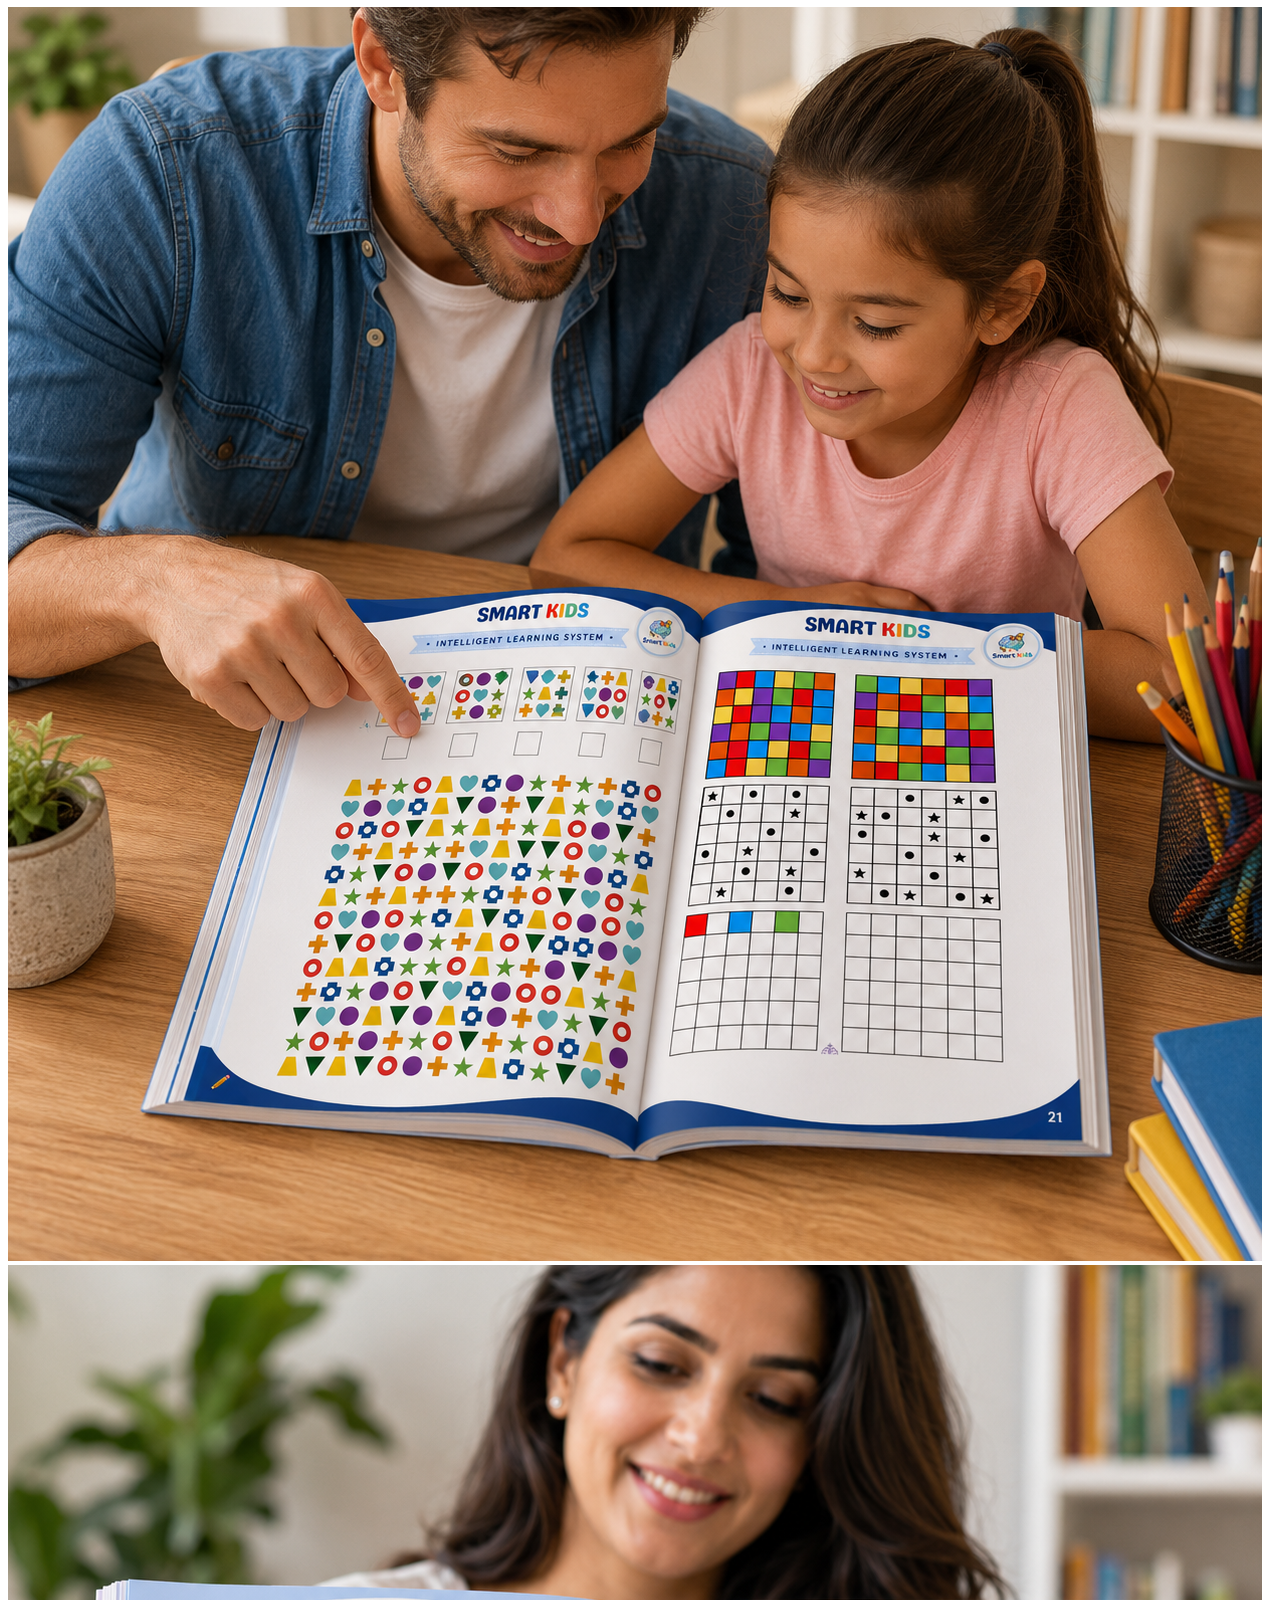
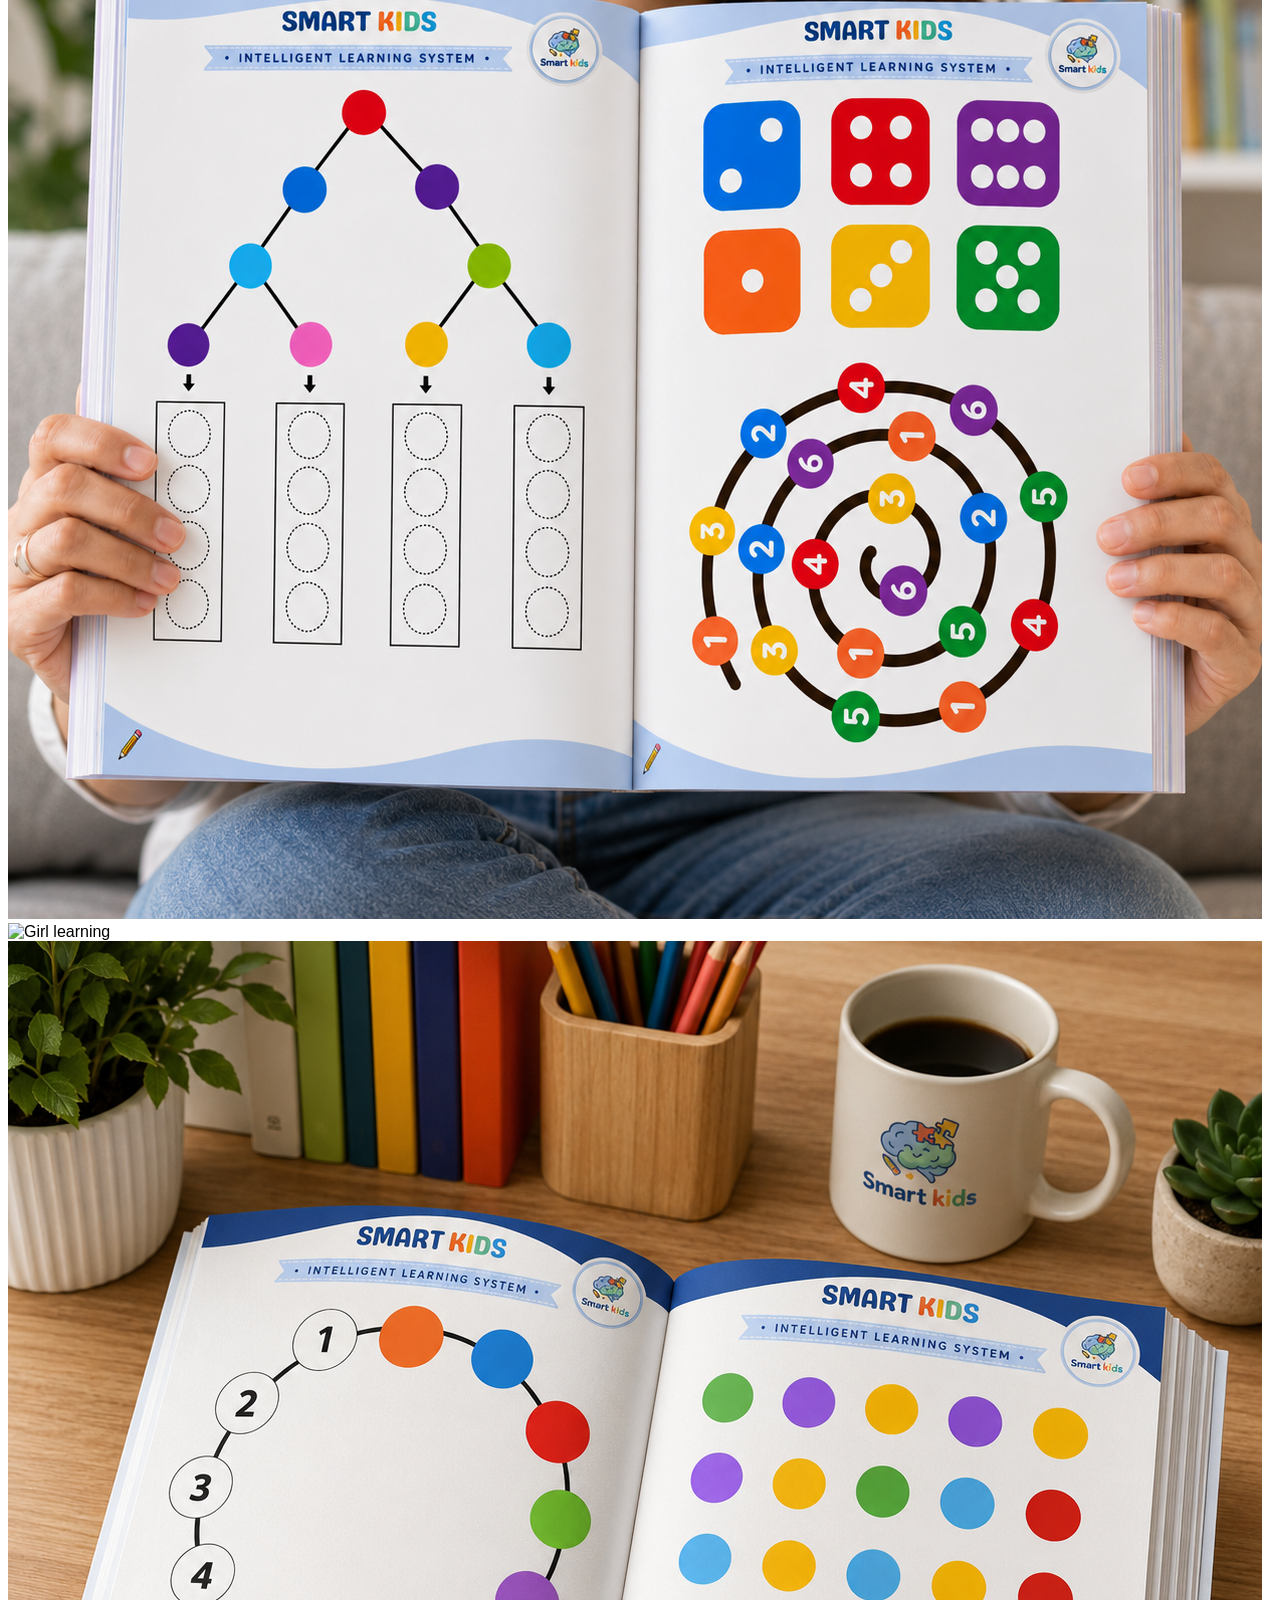
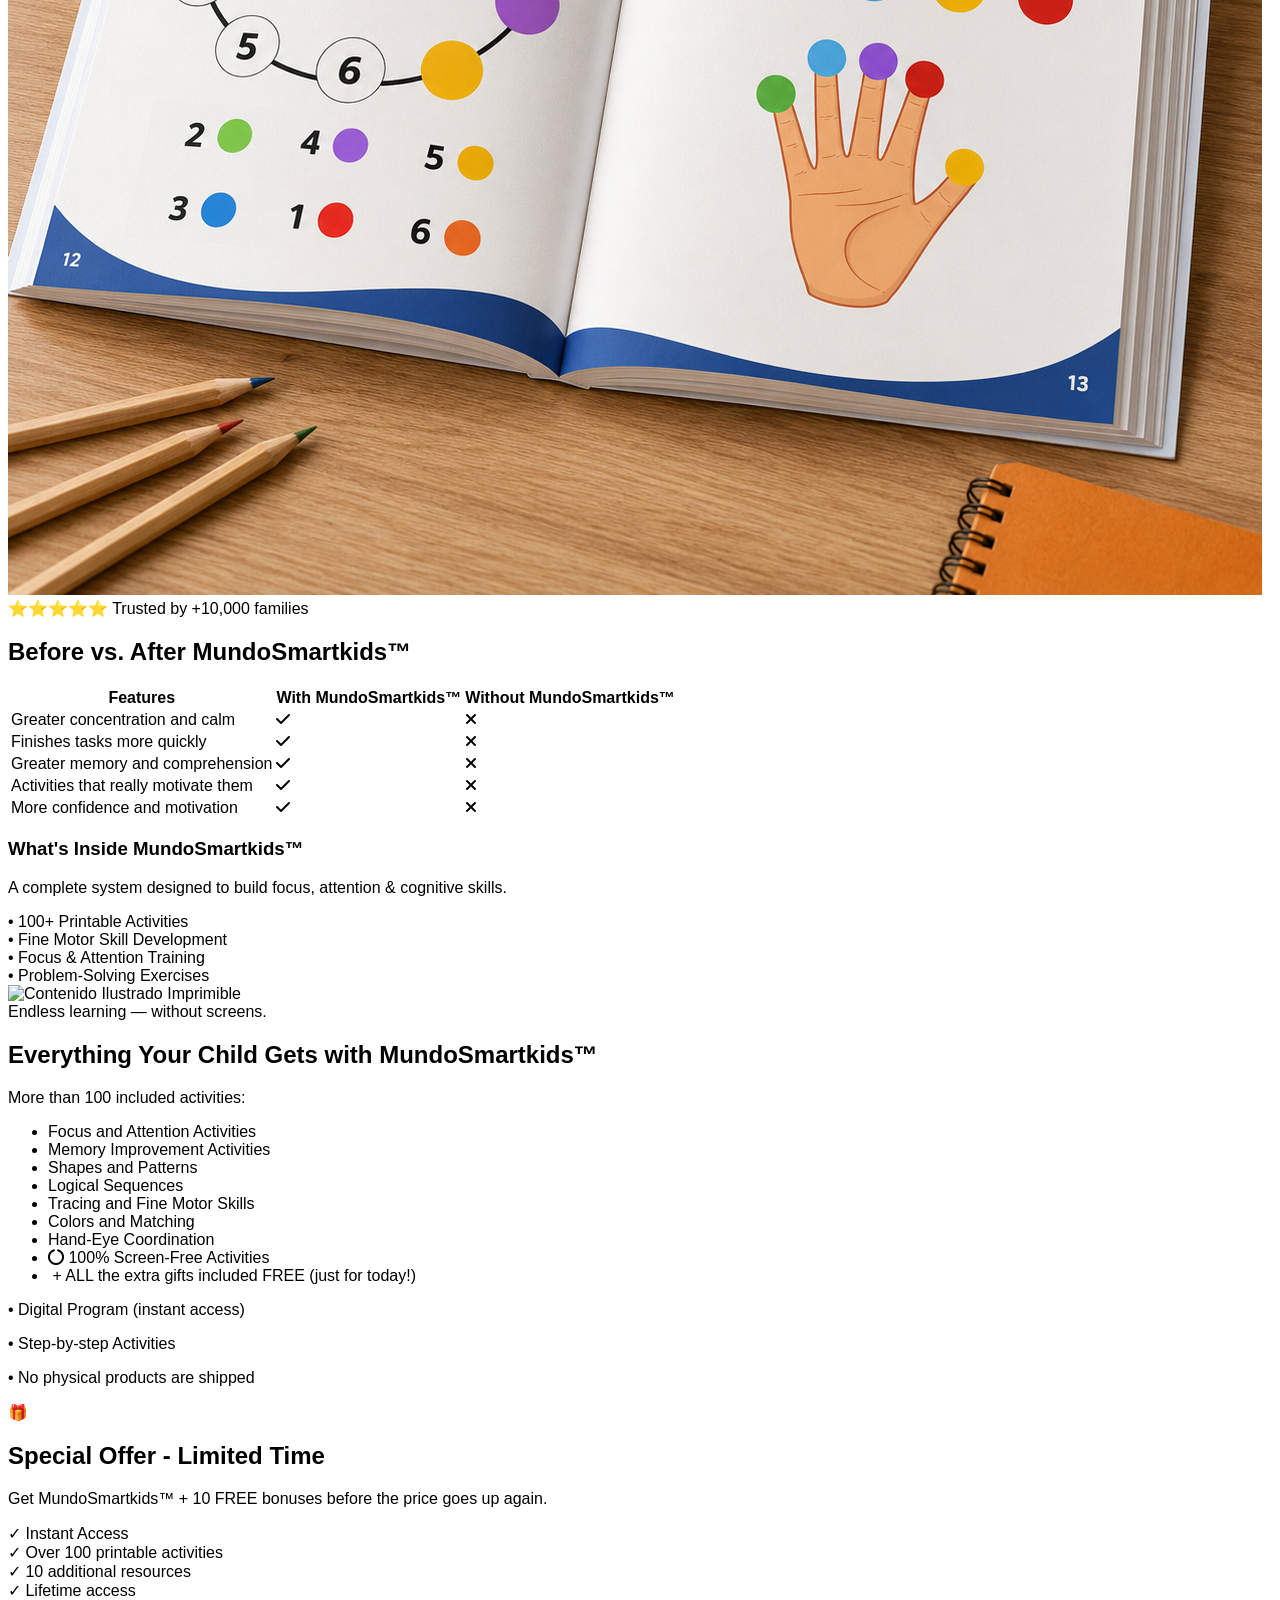
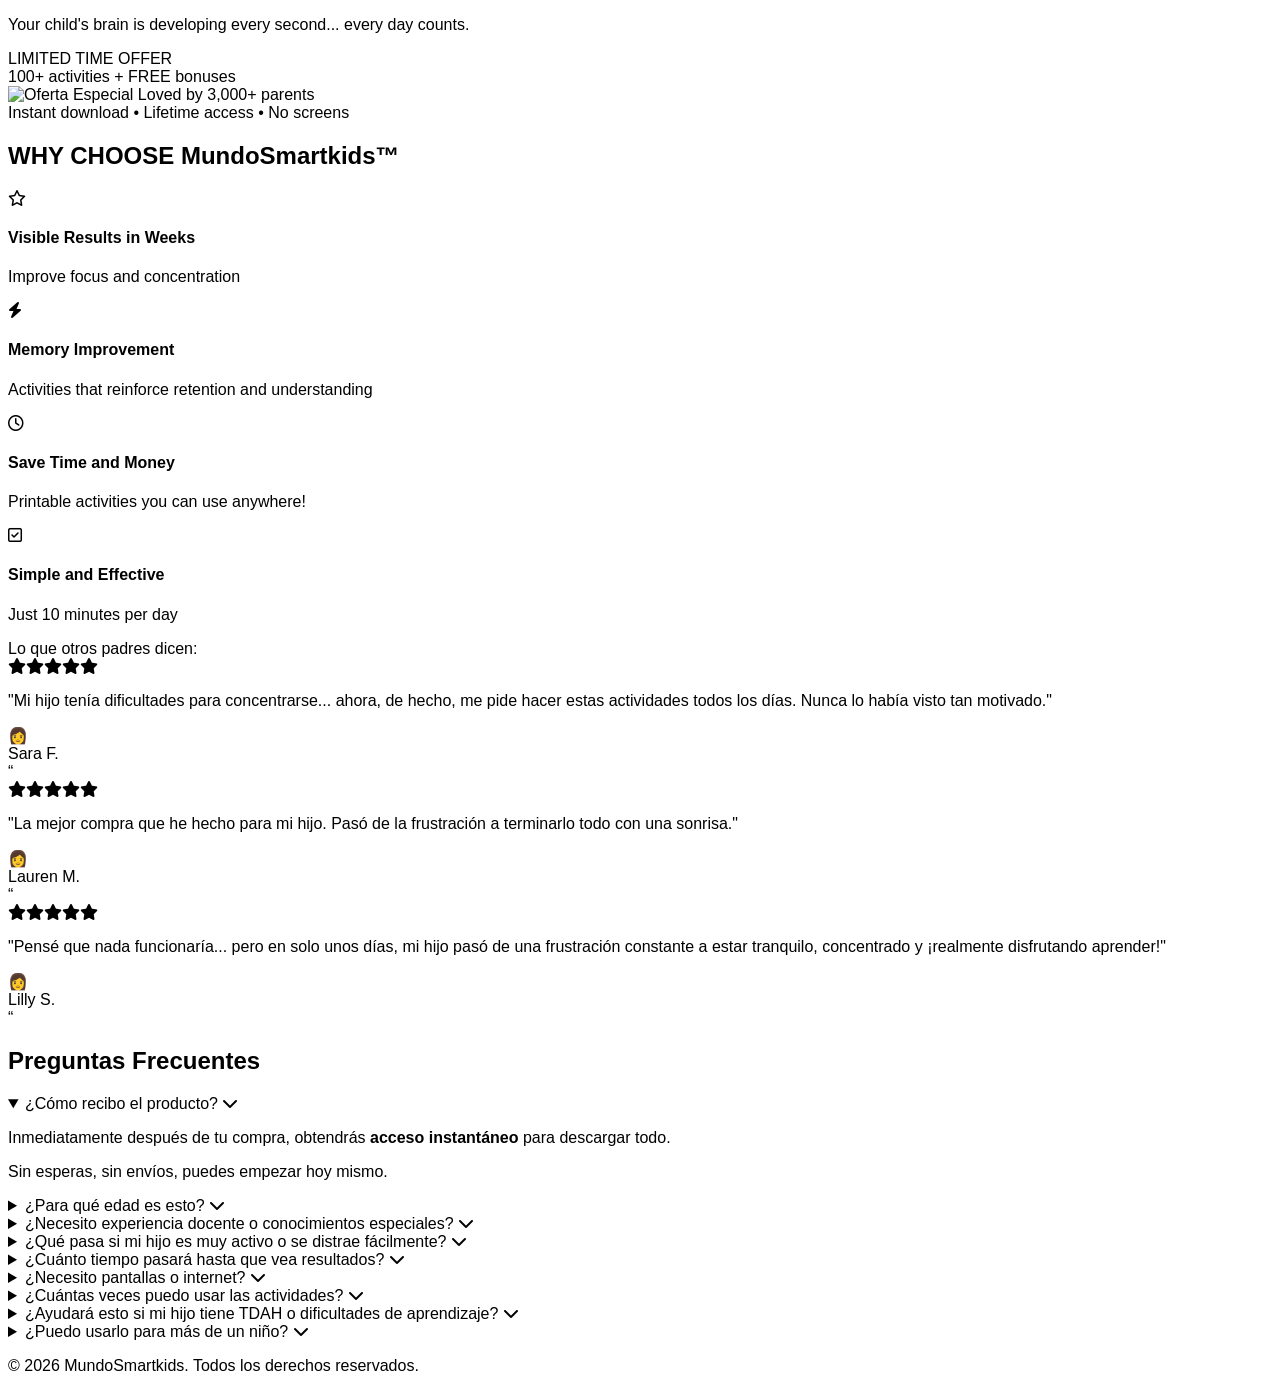
==== commit 8451e21f: "Carrusel" ====
--- a/index.html
+++ b/index.html
@@ -27,10 +27,100 @@
                 const response = await fetch(ruta);
                 if (response.ok) {
                     document.getElementById(id).innerHTML = await response.text();
+                    initThumbnailCarousel();
                 }
             } catch (error) {
                 console.error(`Error al cargar el componente ${ruta}:`, error);
             }
+        }
+
+        function initThumbnailCarousel() {
+            document.querySelectorAll('.carousel-container').forEach(container => {
+                if (container.dataset.carouselInit === 'true') return;
+                container.dataset.carouselInit = 'true';
+
+                const track = container.querySelector('.carousel-track');
+                const prev = container.querySelector('.carousel-prev');
+                const next = container.querySelector('.carousel-next');
+                const overlay = container.querySelector('.carousel-overlay');
+                const overlayVideo = container.querySelector('.carousel-overlay-video');
+                const overlayClose = container.querySelector('.carousel-overlay-close');
+                if (!track || !prev || !next || !overlay || !overlayVideo || !overlayClose) return;
+
+                const scrollAmount = track.clientWidth * 0.75;
+                let autoScrollTimer = null;
+
+                function startAutoScroll() {
+                    if (autoScrollTimer) return;
+                    autoScrollTimer = setInterval(() => {
+                        const maxScroll = track.scrollWidth - track.clientWidth;
+                        if (track.scrollLeft >= maxScroll - 10) {
+                            track.scrollTo({ left: 0, behavior: 'smooth' });
+                        } else {
+                            track.scrollBy({ left: scrollAmount, behavior: 'smooth' });
+                        }
+                    }, 3500);
+                }
+
+                function stopAutoScroll() {
+                    if (!autoScrollTimer) return;
+                    clearInterval(autoScrollTimer);
+                    autoScrollTimer = null;
+                }
+
+                prev.addEventListener('click', () => {
+                    stopAutoScroll();
+                    track.scrollBy({ left: -scrollAmount, behavior: 'smooth' });
+                    startAutoScroll();
+                });
+
+                next.addEventListener('click', () => {
+                    stopAutoScroll();
+                    track.scrollBy({ left: scrollAmount, behavior: 'smooth' });
+                    startAutoScroll();
+                });
+
+                track.addEventListener('mouseenter', stopAutoScroll);
+                track.addEventListener('mouseleave', startAutoScroll);
+                prev.addEventListener('mouseenter', stopAutoScroll);
+                next.addEventListener('mouseenter', stopAutoScroll);
+
+                function openOverlay(sourceUrl, item) {
+                    overlayVideo.src = sourceUrl;
+                    overlayVideo.load();
+                    overlayVideo.play().catch(() => {});
+                    overlay.classList.remove('hidden');
+                    overlay.classList.add('flex');
+                    container.querySelectorAll('.carousel-item').forEach(el => el.classList.remove('active'));
+                    if (item) item.classList.add('active');
+                }
+
+                function closeOverlay() {
+                    overlayVideo.pause();
+                    overlayVideo.currentTime = 0;
+                    overlay.classList.add('hidden');
+                    overlay.classList.remove('flex');
+                    container.querySelectorAll('.carousel-item').forEach(el => el.classList.remove('active'));
+                }
+
+                overlayClose.addEventListener('click', closeOverlay);
+                overlay.addEventListener('click', (event) => {
+                    if (event.target === overlay) {
+                        closeOverlay();
+                    }
+                });
+
+                container.querySelectorAll('.carousel-item').forEach(item => {
+                    item.addEventListener('click', () => {
+                        const sourceUrl = item.dataset.videoSrc;
+                        if (!sourceUrl) return;
+                        stopAutoScroll();
+                        openOverlay(sourceUrl, item);
+                    });
+                });
+
+                startAutoScroll();
+            });
         }
 
         // Carga en paralelo de todos los bloques
--- a/css/styles.css
+++ b/css/styles.css
@@ -26,4 +26,39 @@
 
 .animate-float-bono {
     animation: floatBono 4s ease-in-out infinite;
+}
+
+/* Estilos del carrusel de miniaturas */
+.carousel-track {
+    scroll-behavior: smooth;
+}
+
+.carousel-item {
+    scroll-snap-align: start;
+}
+
+.no-scrollbar {
+    -ms-overflow-style: none;
+    scrollbar-width: none;
+}
+
+.no-scrollbar::-webkit-scrollbar {
+    display: none;
+}
+
+/* Overlay flotante para miniatura ampliada */
+.carousel-overlay {
+    display: none;
+}
+
+.carousel-overlay.flex {
+    display: flex;
+}
+
+.carousel-overlay-video {
+    min-height: 320px;
+}
+
+.carousel-item.active {
+    box-shadow: 0 0 0 4px rgba(59, 130, 246, 0.25);
 }
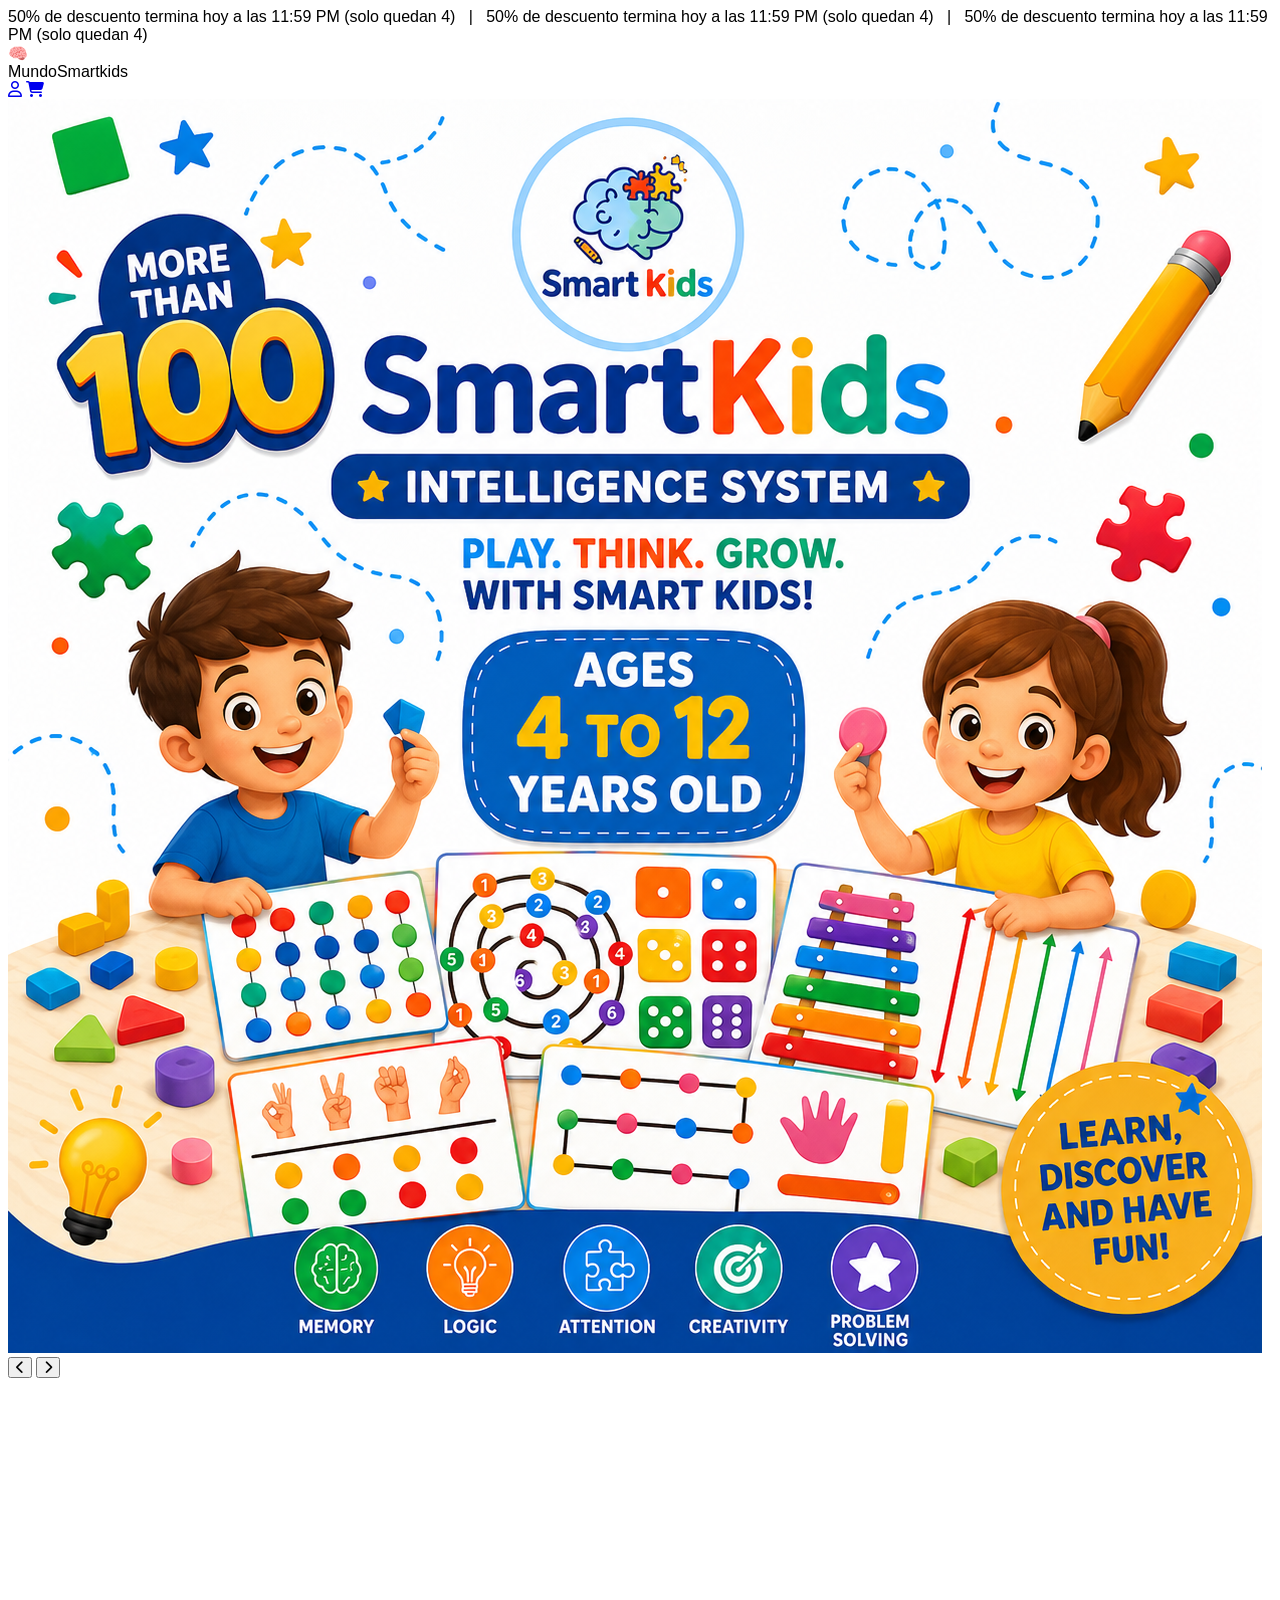
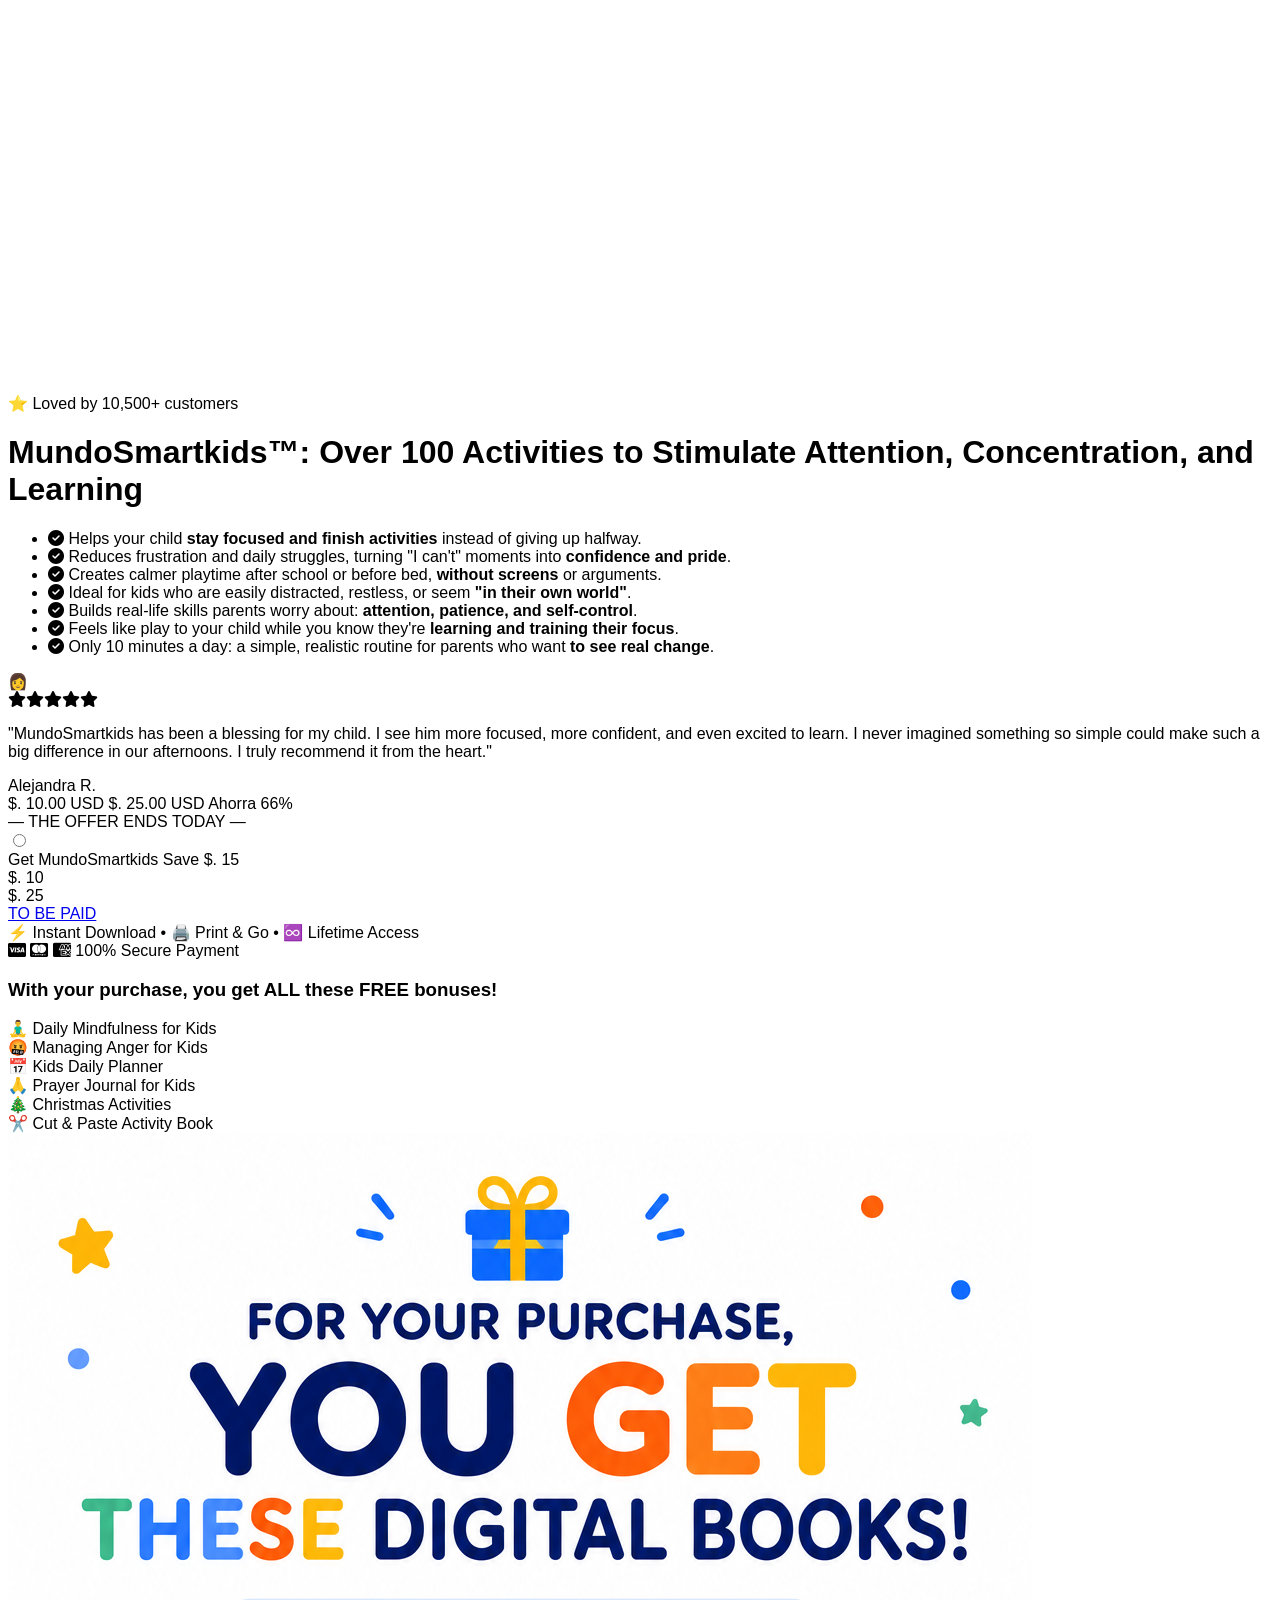
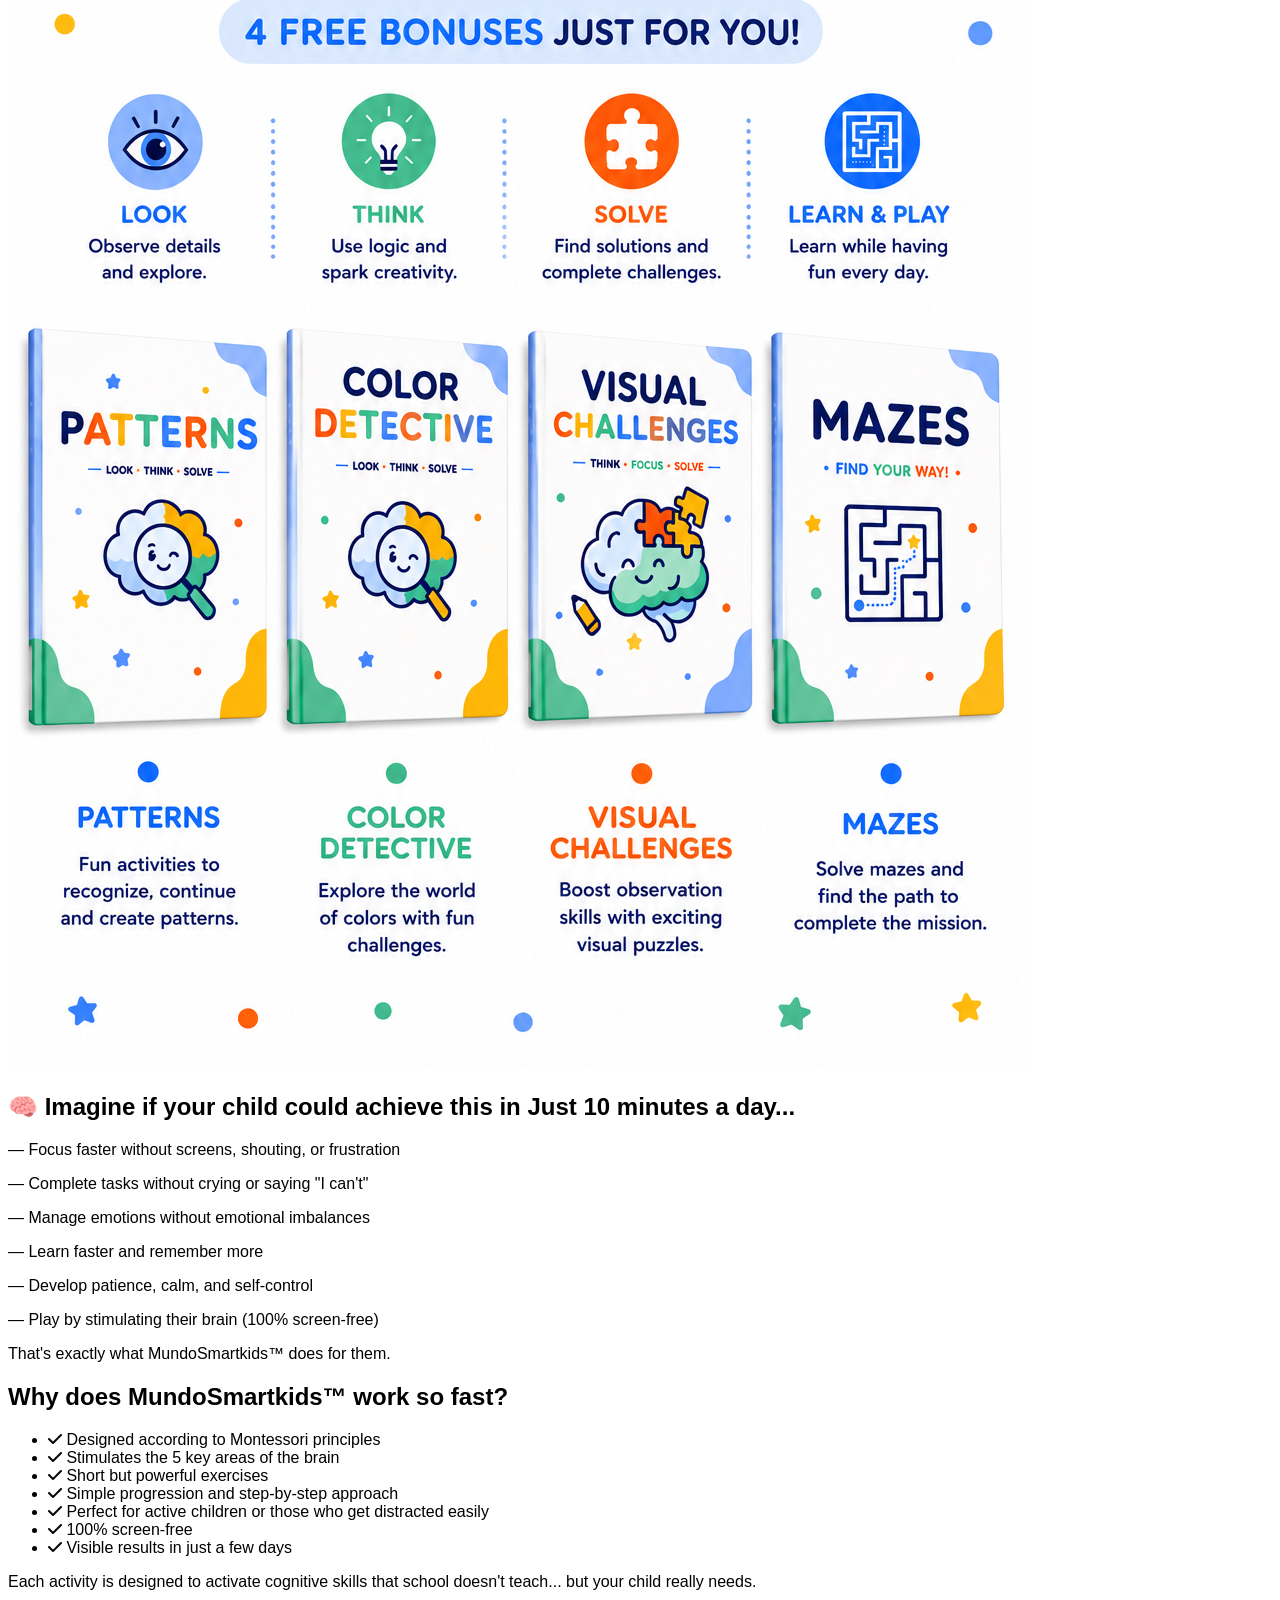
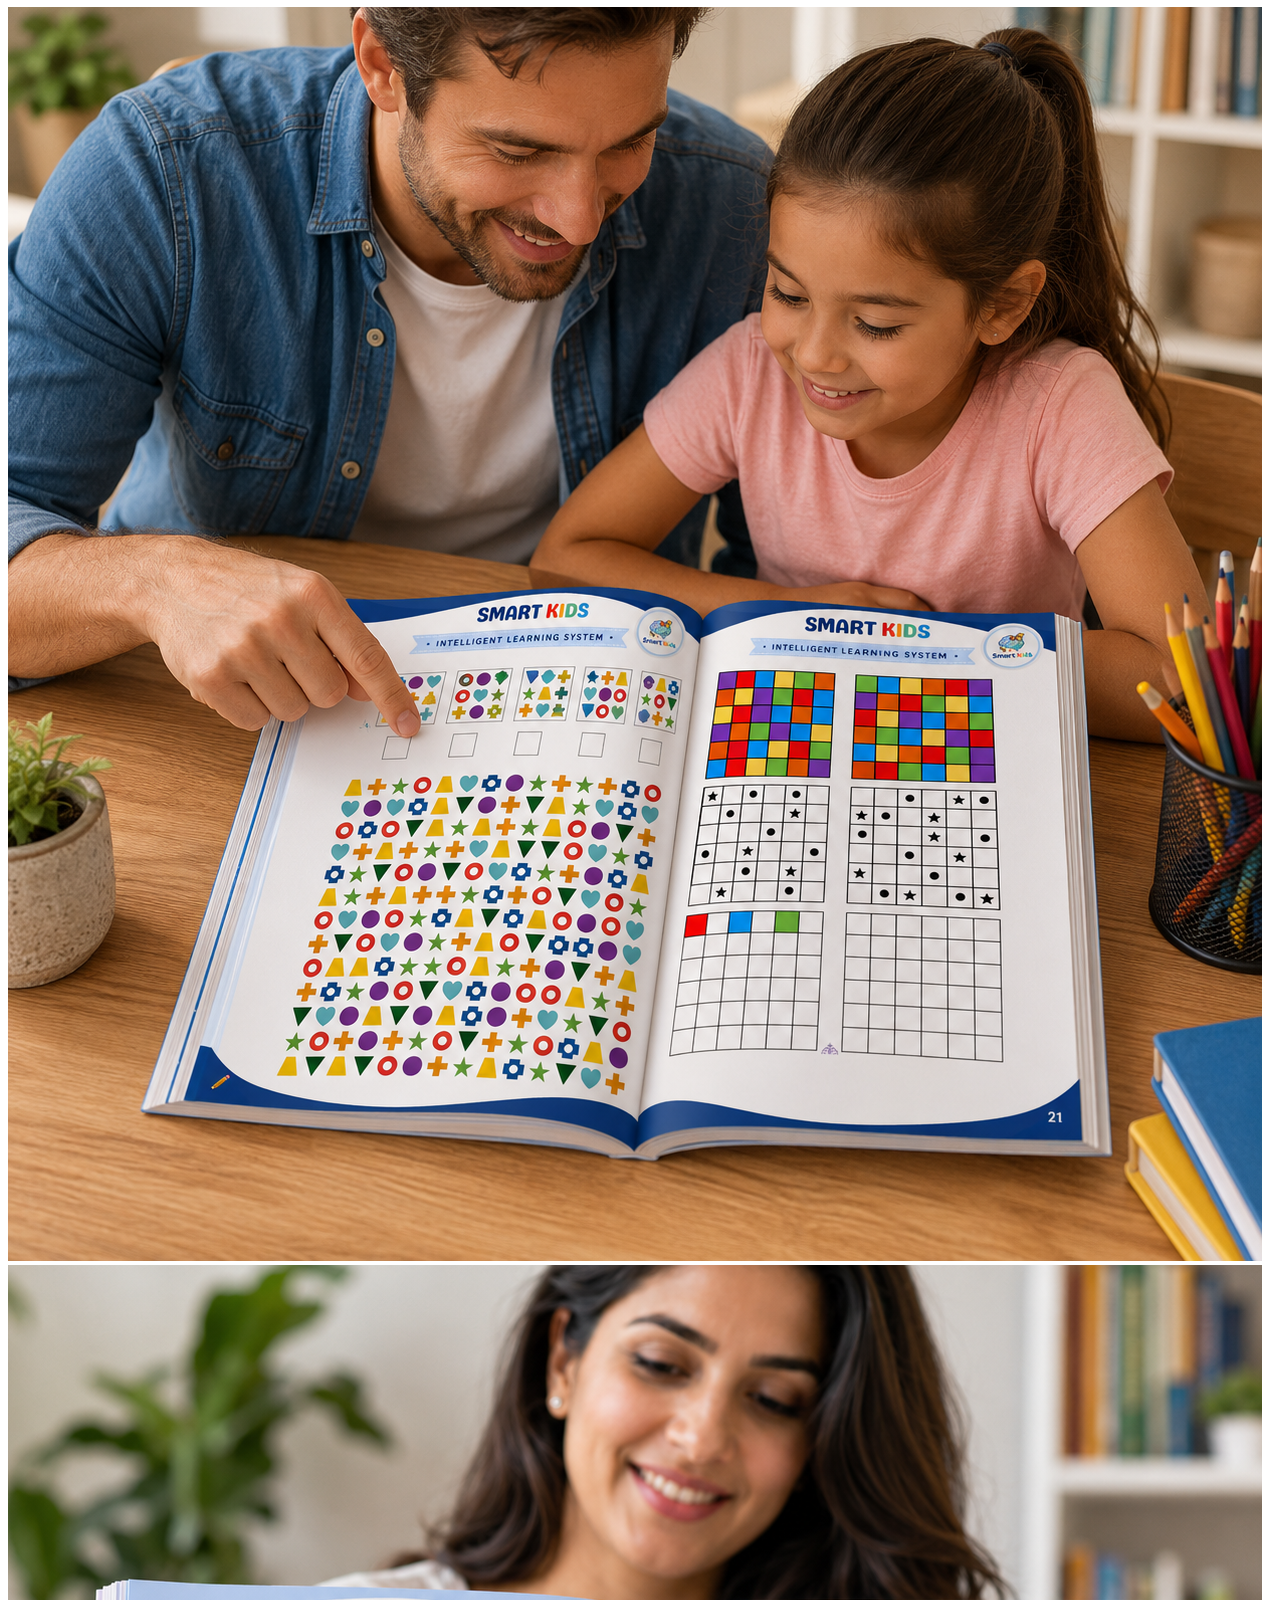
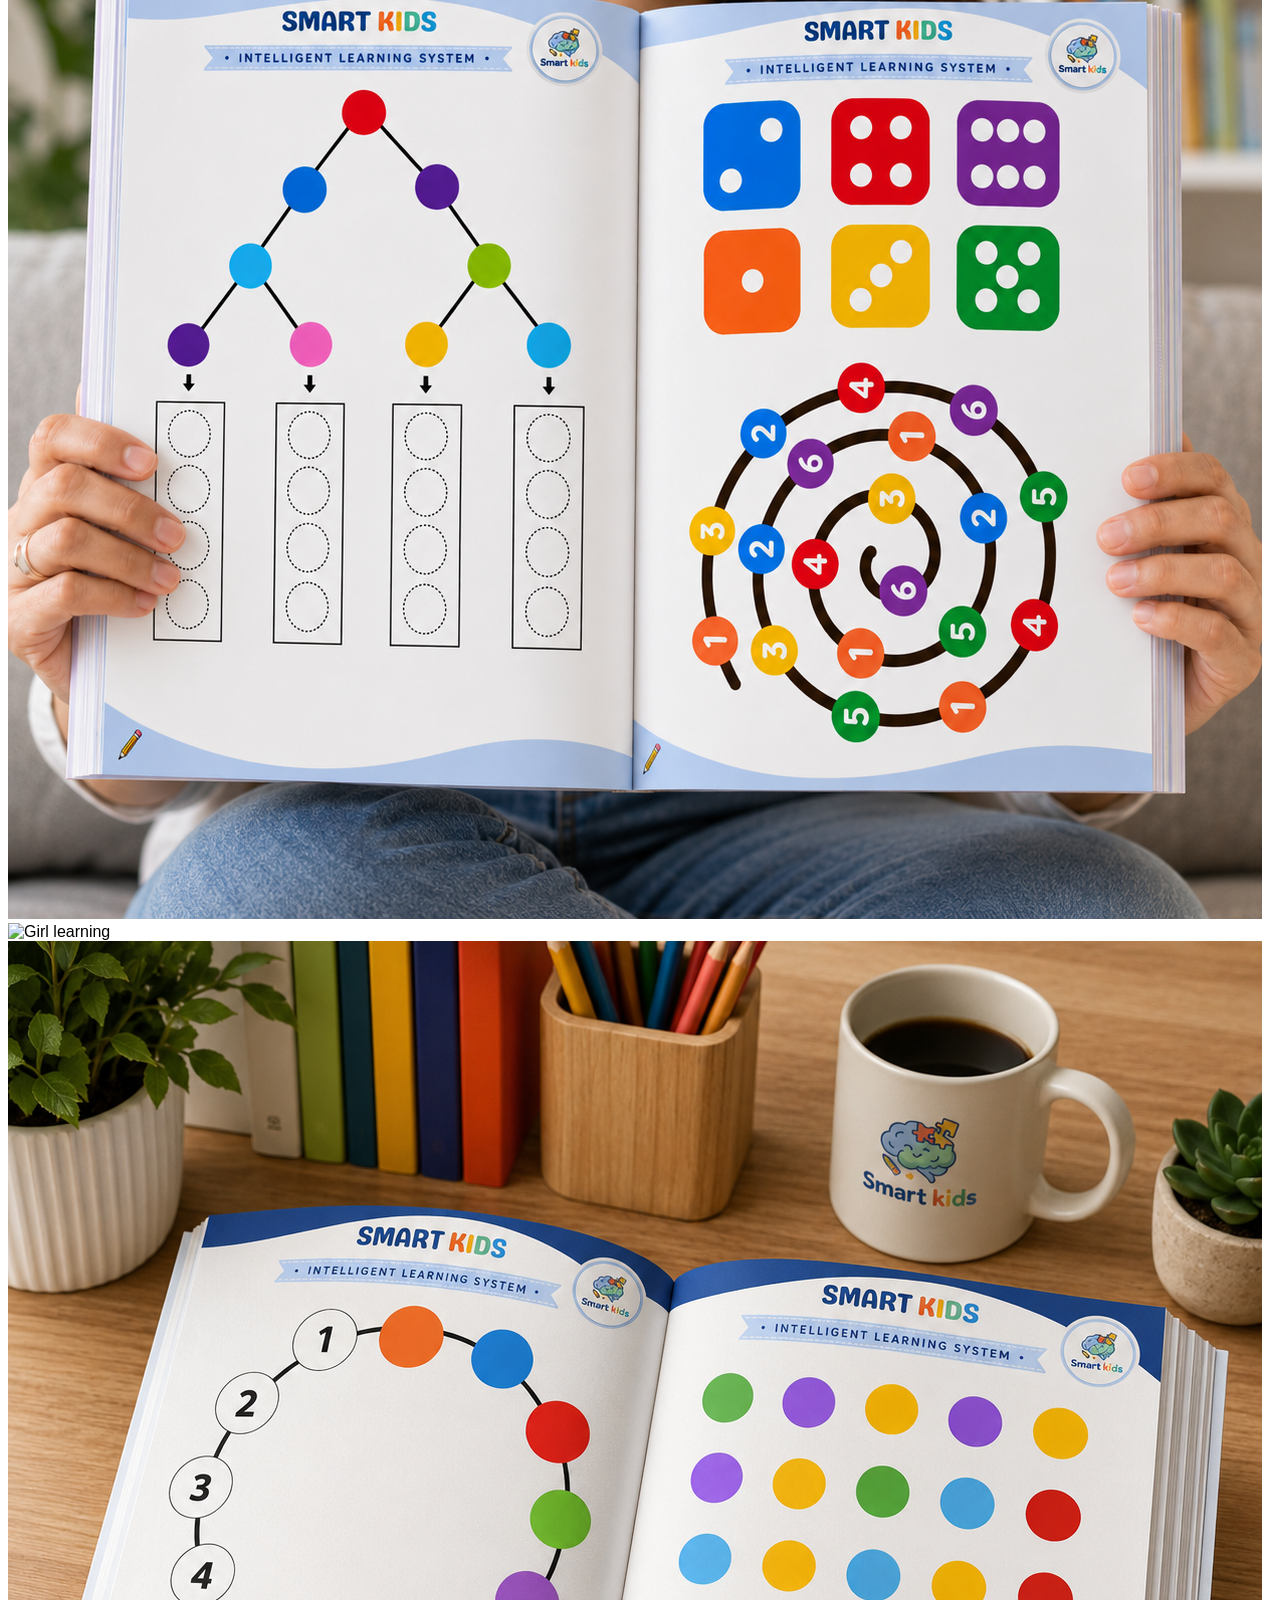
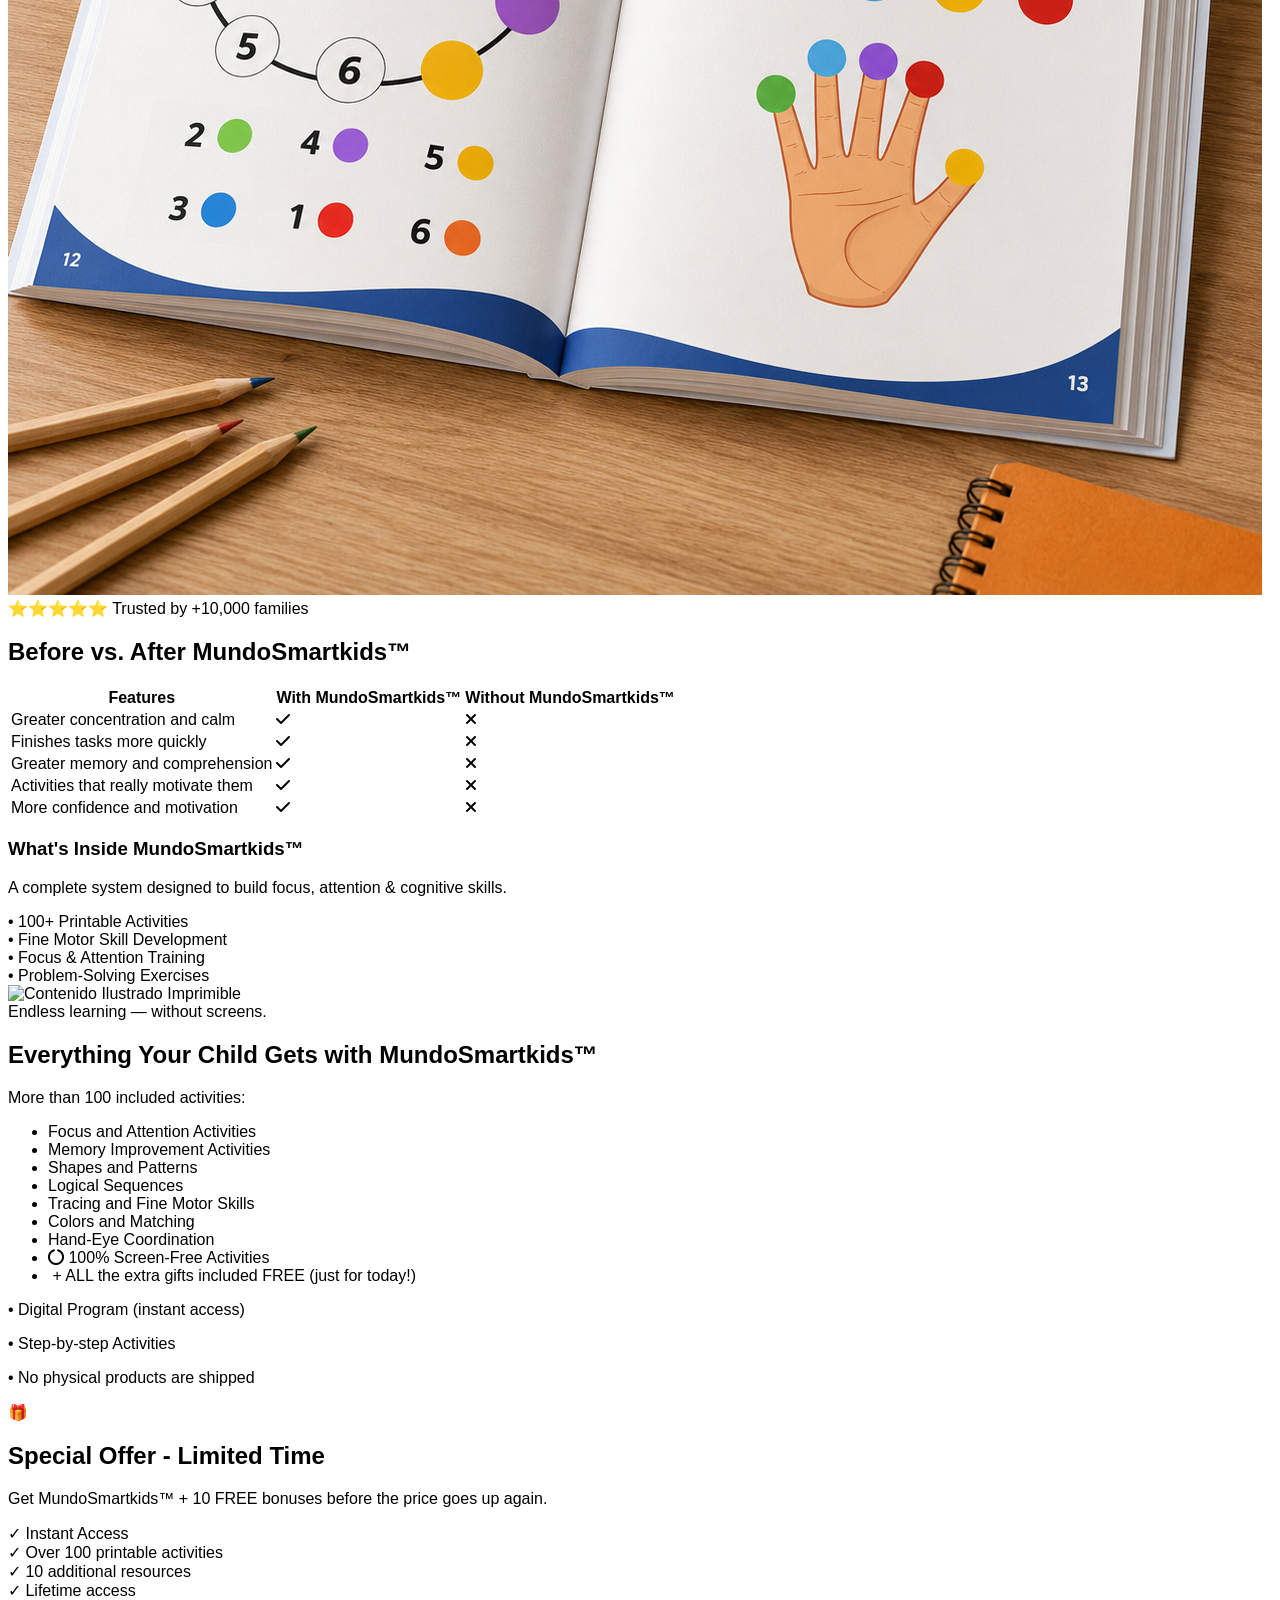
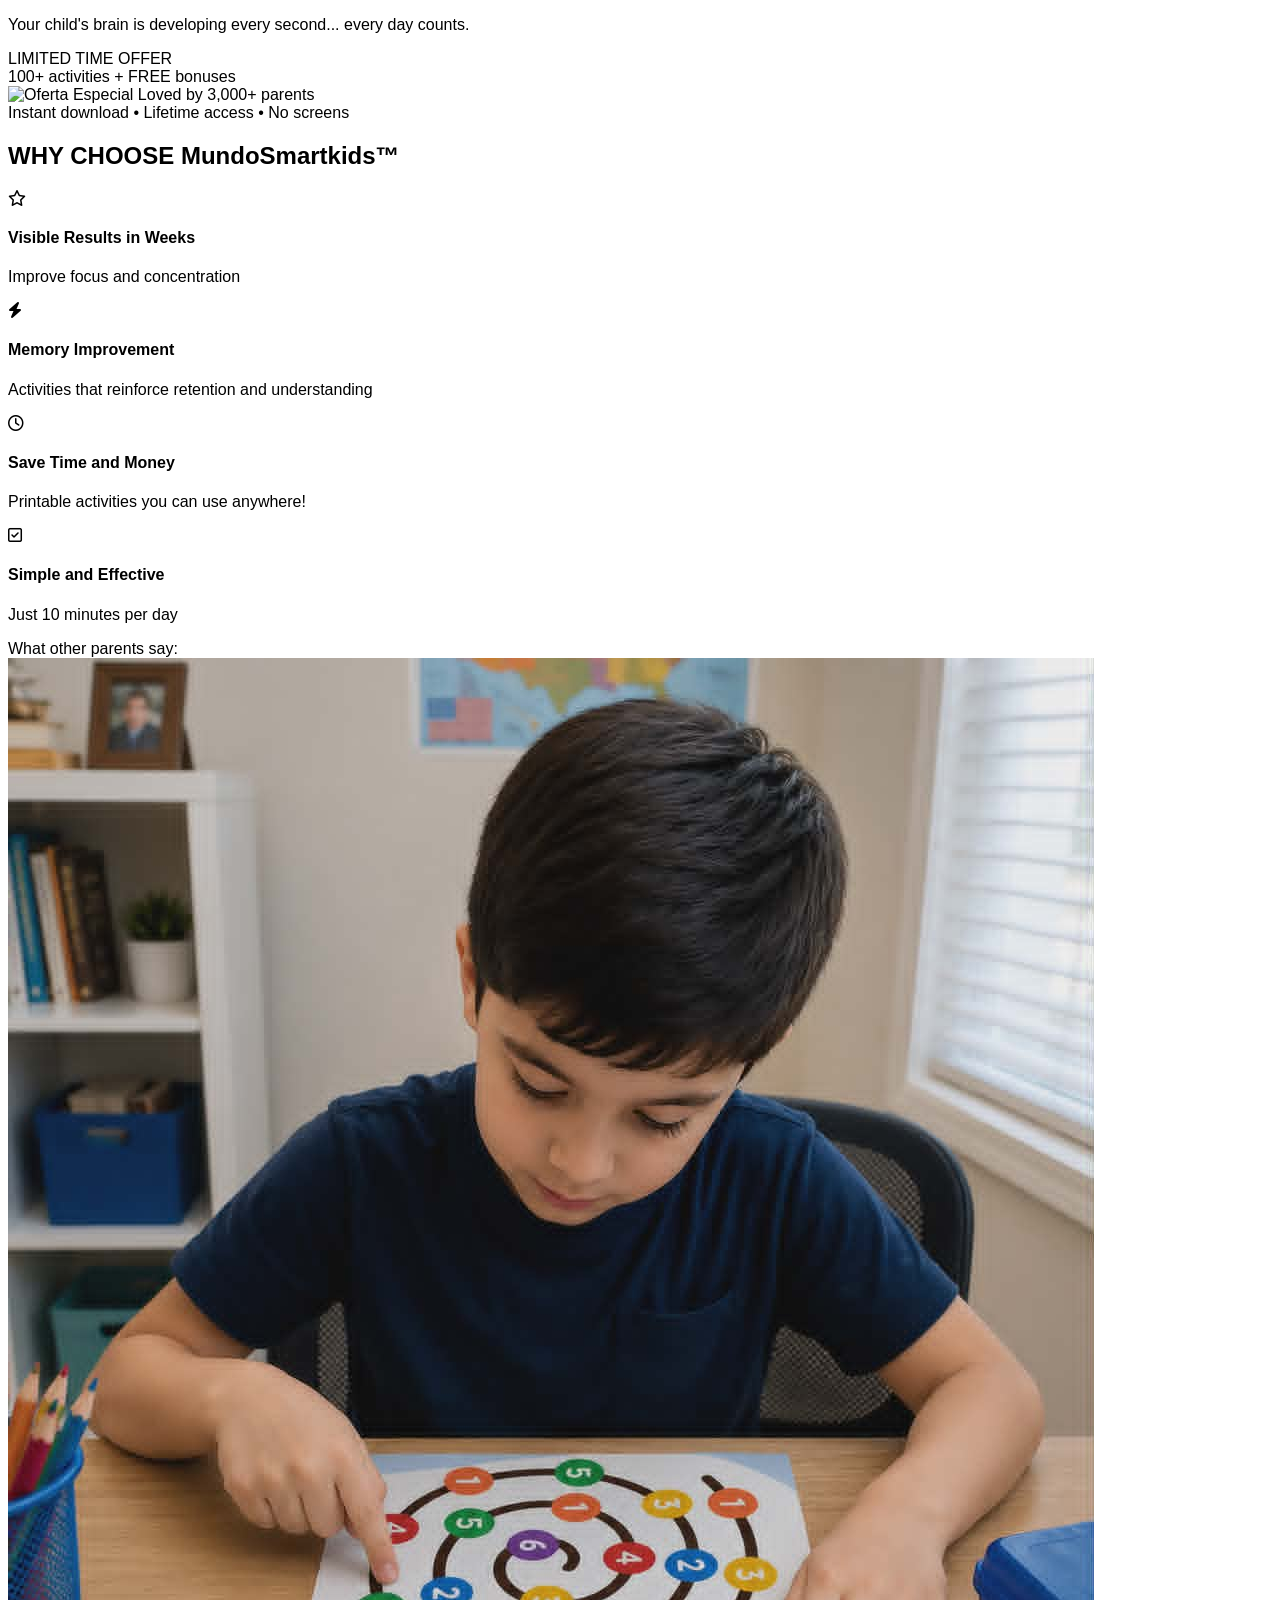
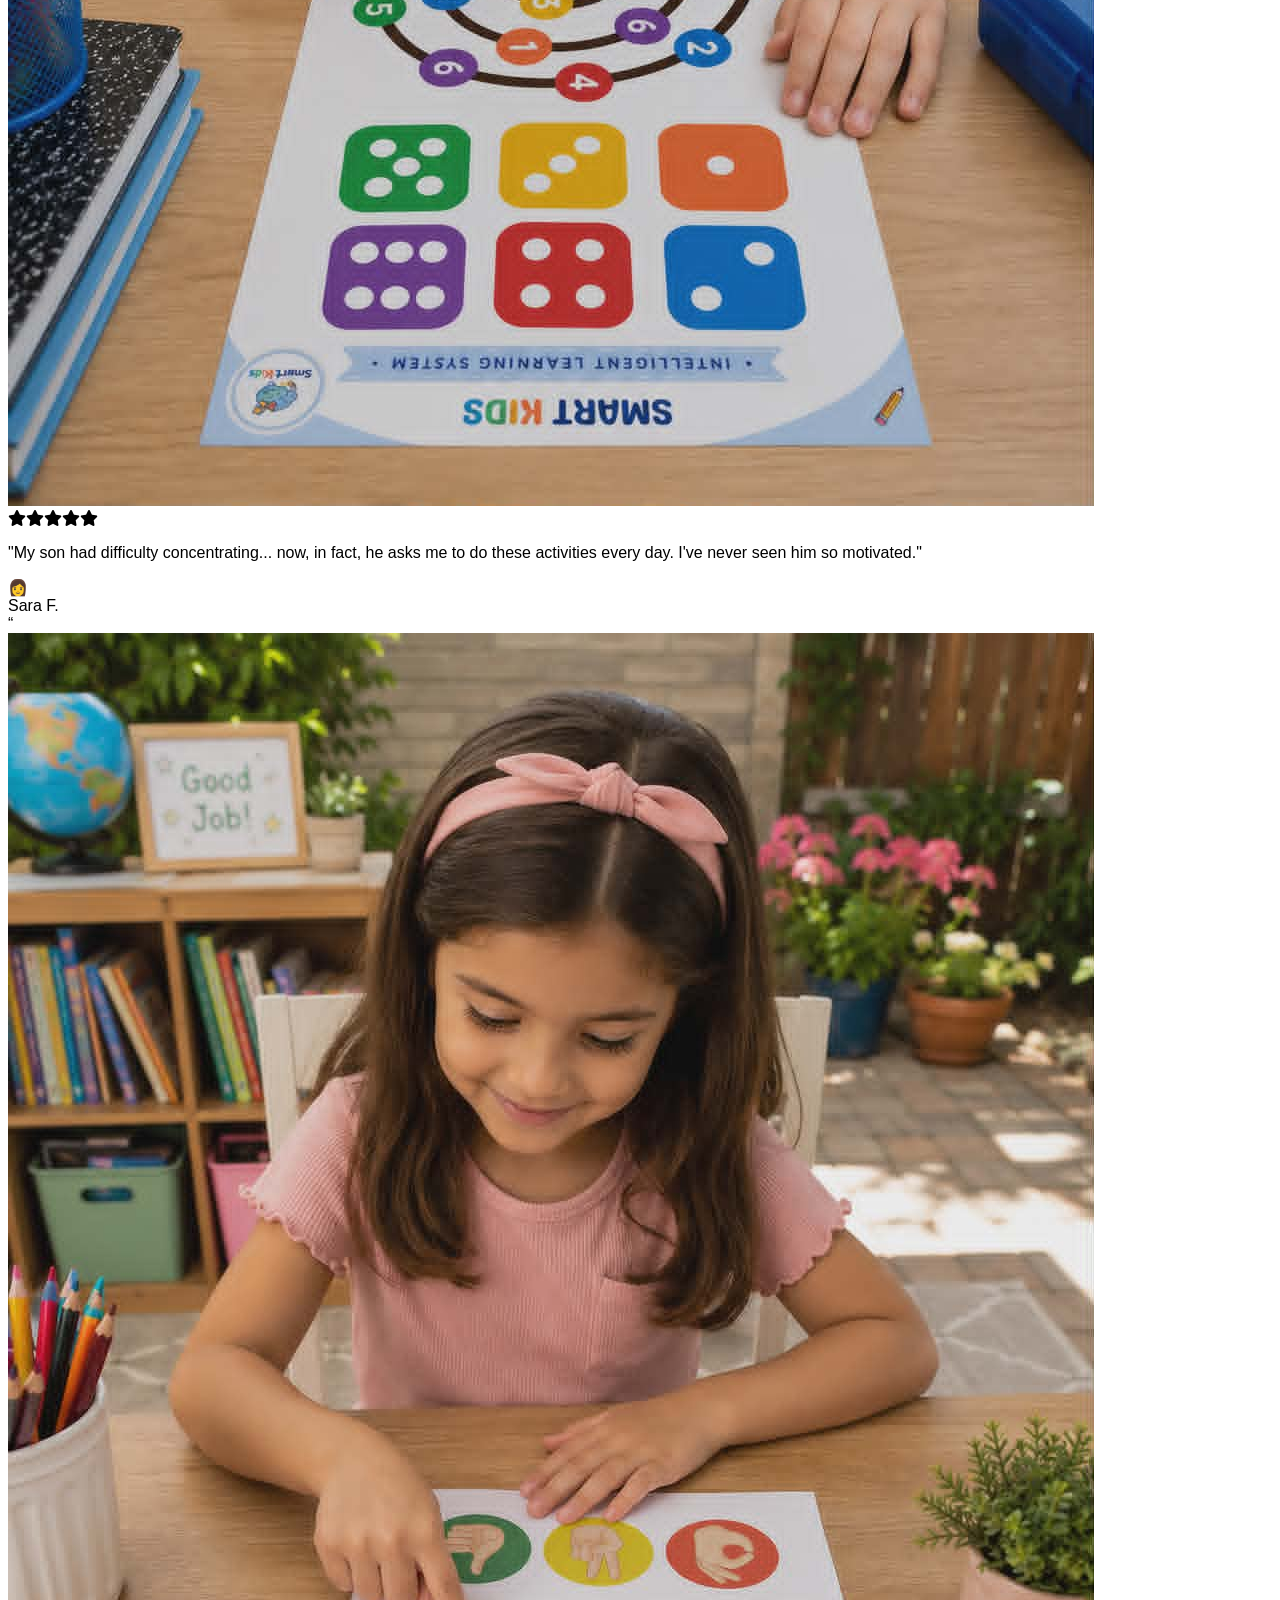
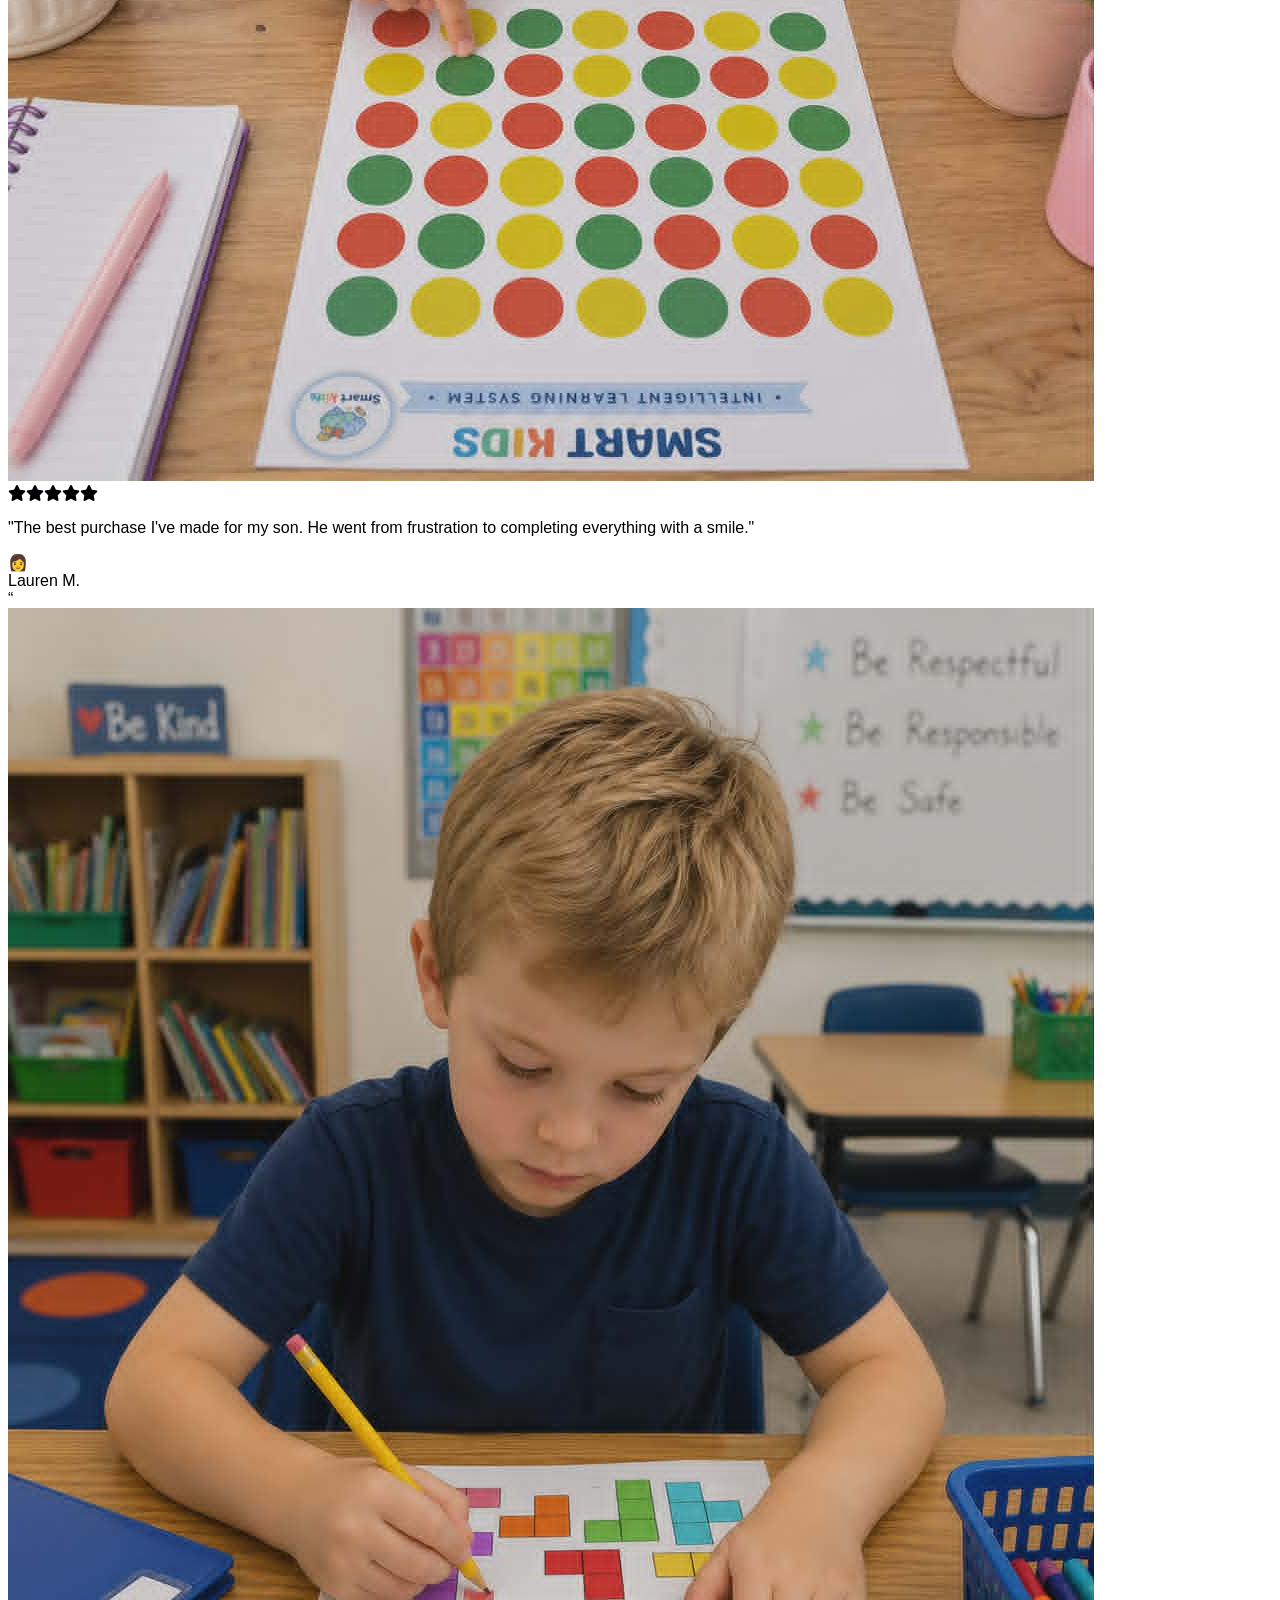
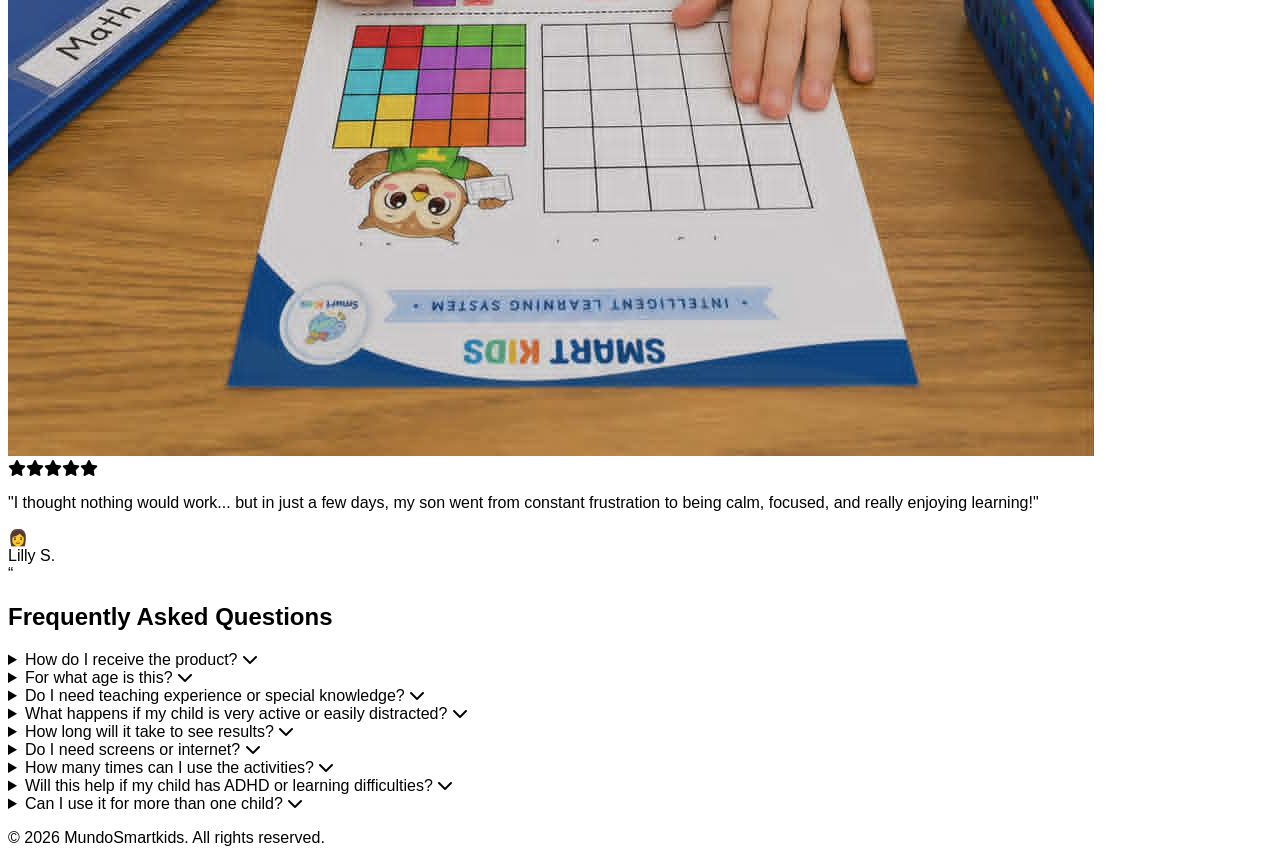
==== commit 9043a54e: "Meta" ====
--- a/index.html
+++ b/index.html
@@ -7,6 +7,24 @@
     <script src="https://cdn.jsdelivr.net/npm/@tailwindcss/browser@4"></script>
     <link rel="stylesheet" href="https://cdnjs.cloudflare.com/ajax/libs/font-awesome/6.4.0/css/all.min.css">
     <link rel="stylesheet" href="css/styles.css">
+
+    <!-- Meta Pixel Code -->
+    <script>
+    !function(f,b,e,v,n,t,s)
+    {if(f.fbq)return;n=f.fbq=function(){n.callMethod?
+    n.callMethod.apply(n,arguments):n.queue.push(arguments)};
+    if(!f._fbq)f._fbq=n;n.push=n;n.loaded=!0;n.version='2.0';
+    n.queue=[];t=b.createElement(e);t.async=!0;
+    t.src=v;s=b.getElementsByTagName(e)[0];
+    s.parentNode.insertBefore(t,s)}(window, document,'script',
+    'https://connect.facebook.net/en_US/fbevents.js');
+    fbq('init', '1075976055099578');
+    fbq('track', 'PageView');
+    </script>
+    <noscript><img height="1" width="1" style="display:none"
+    src="https://www.facebook.com/tr?id=1075976055099578&ev=PageView&noscript=1"
+    /></noscript>
+    <!-- End Meta Pixel Code -->
 </head>
 <body class="bg-gray-50 text-gray-800 antialiased">
 
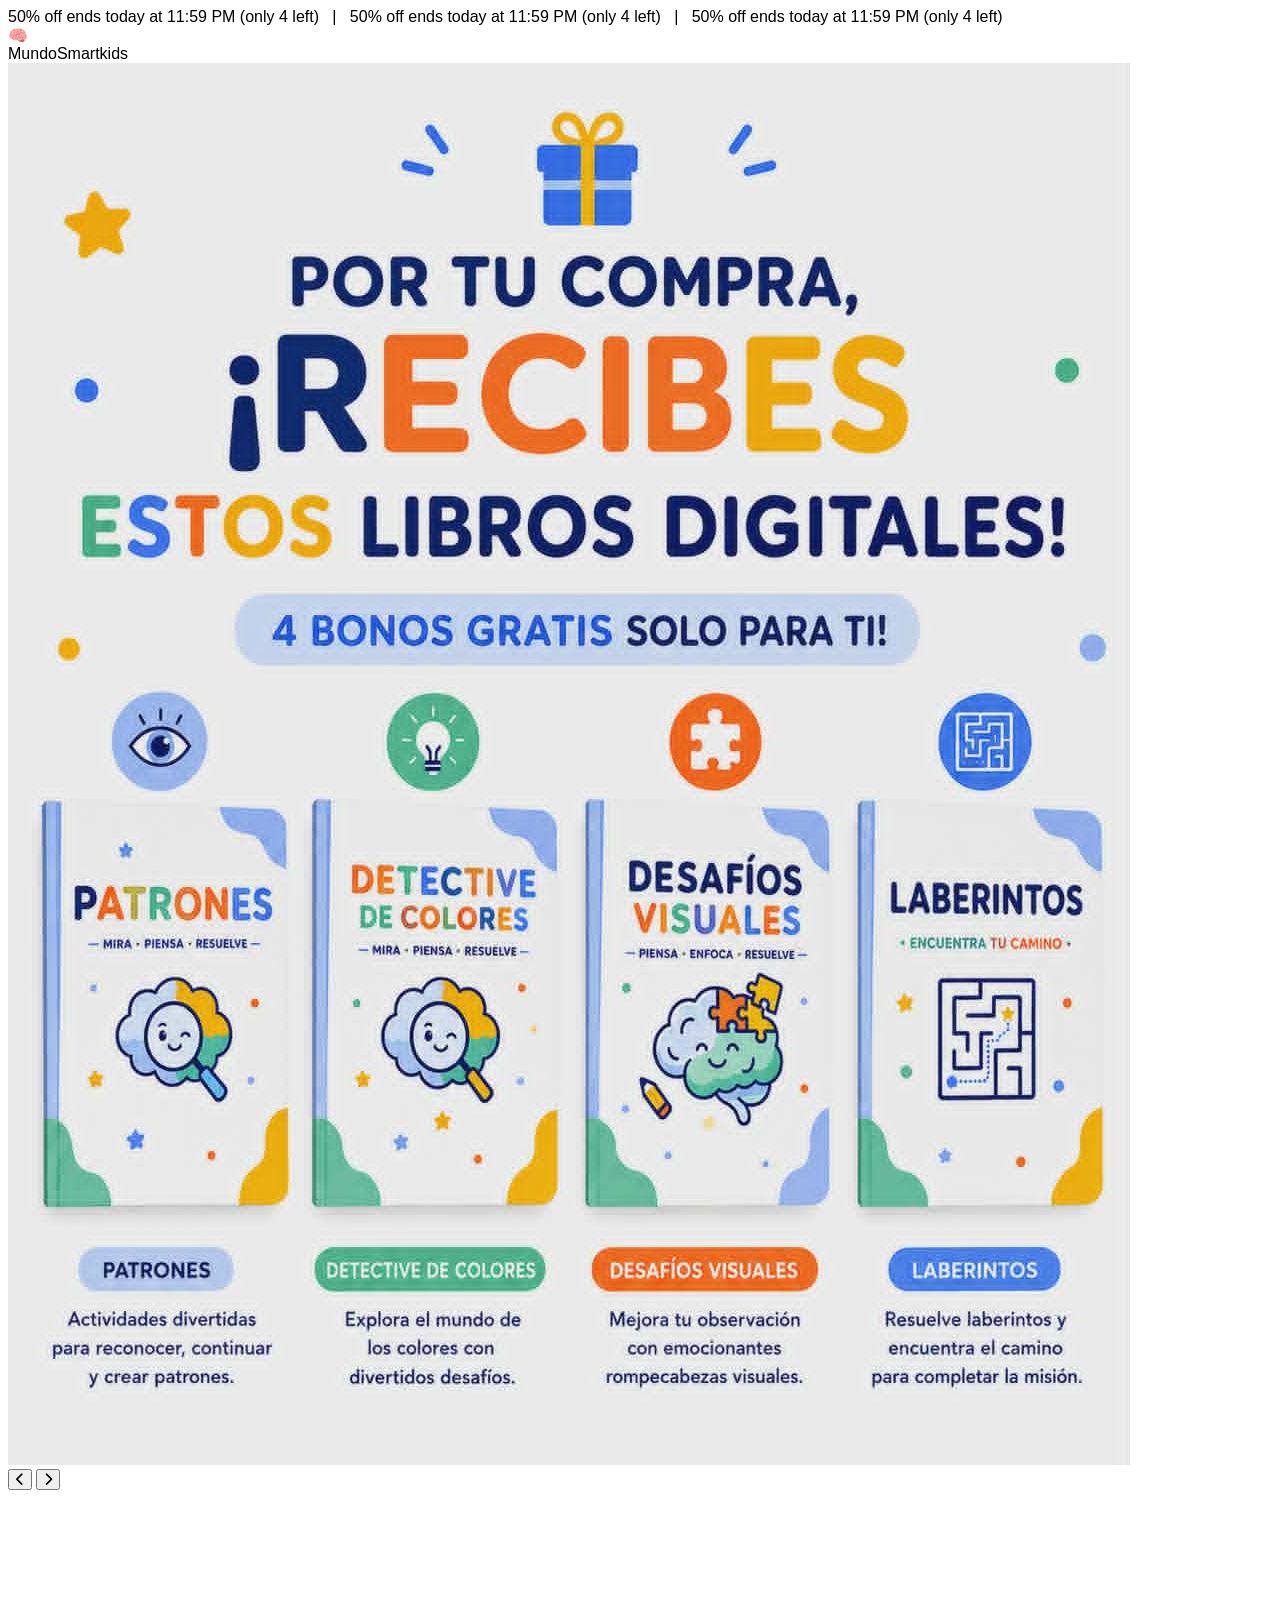
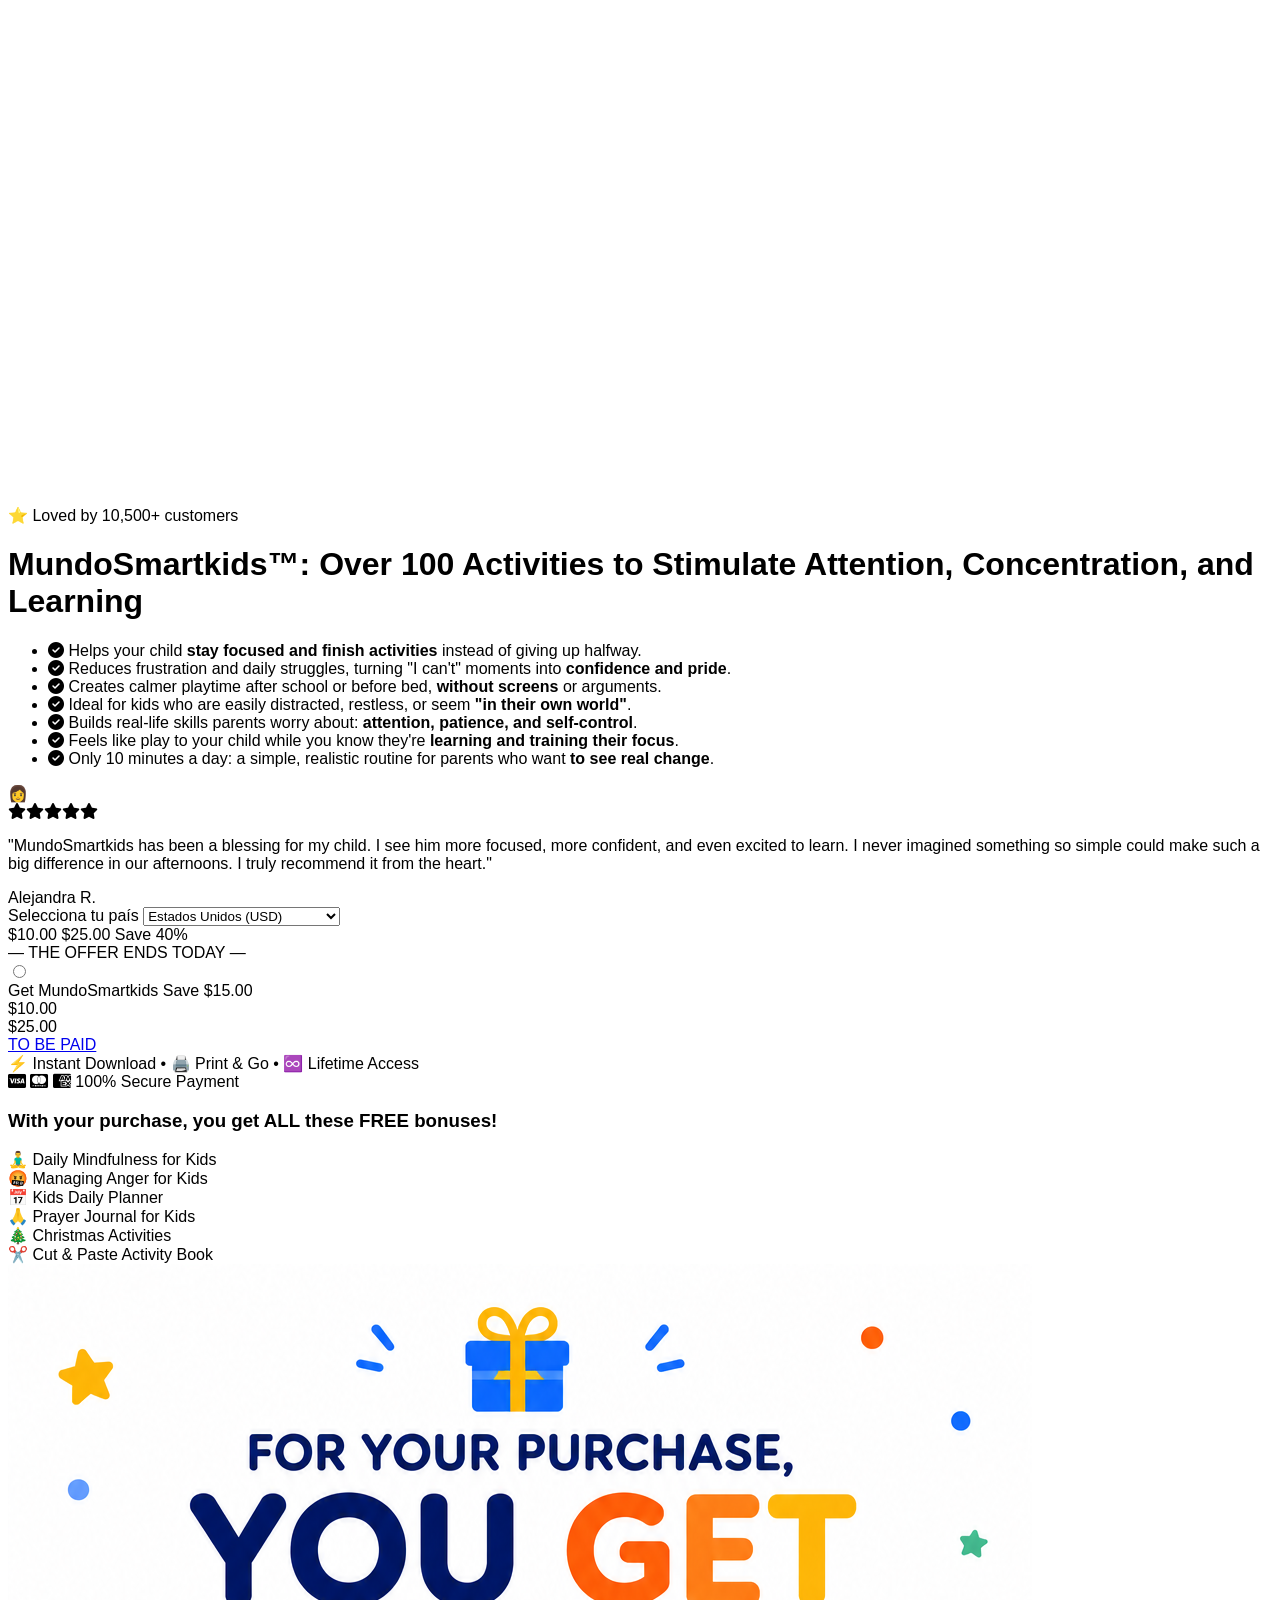
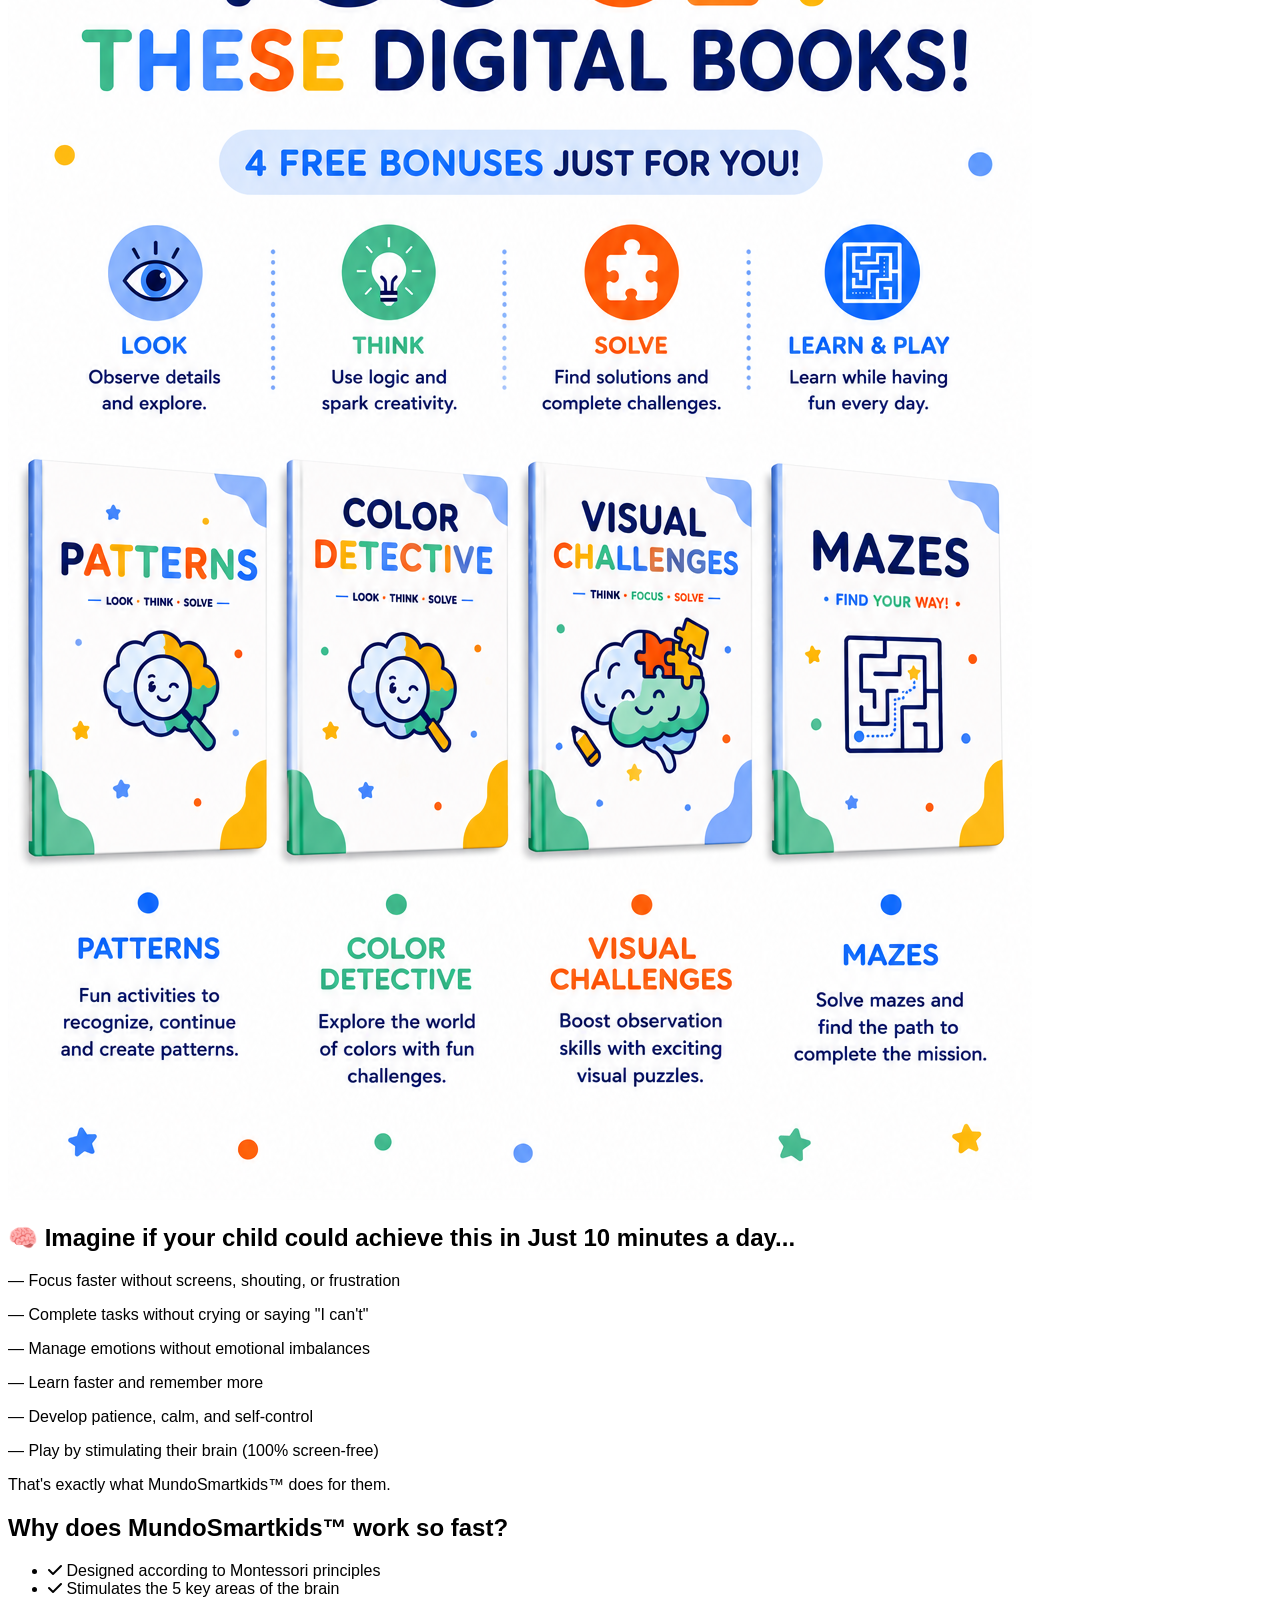
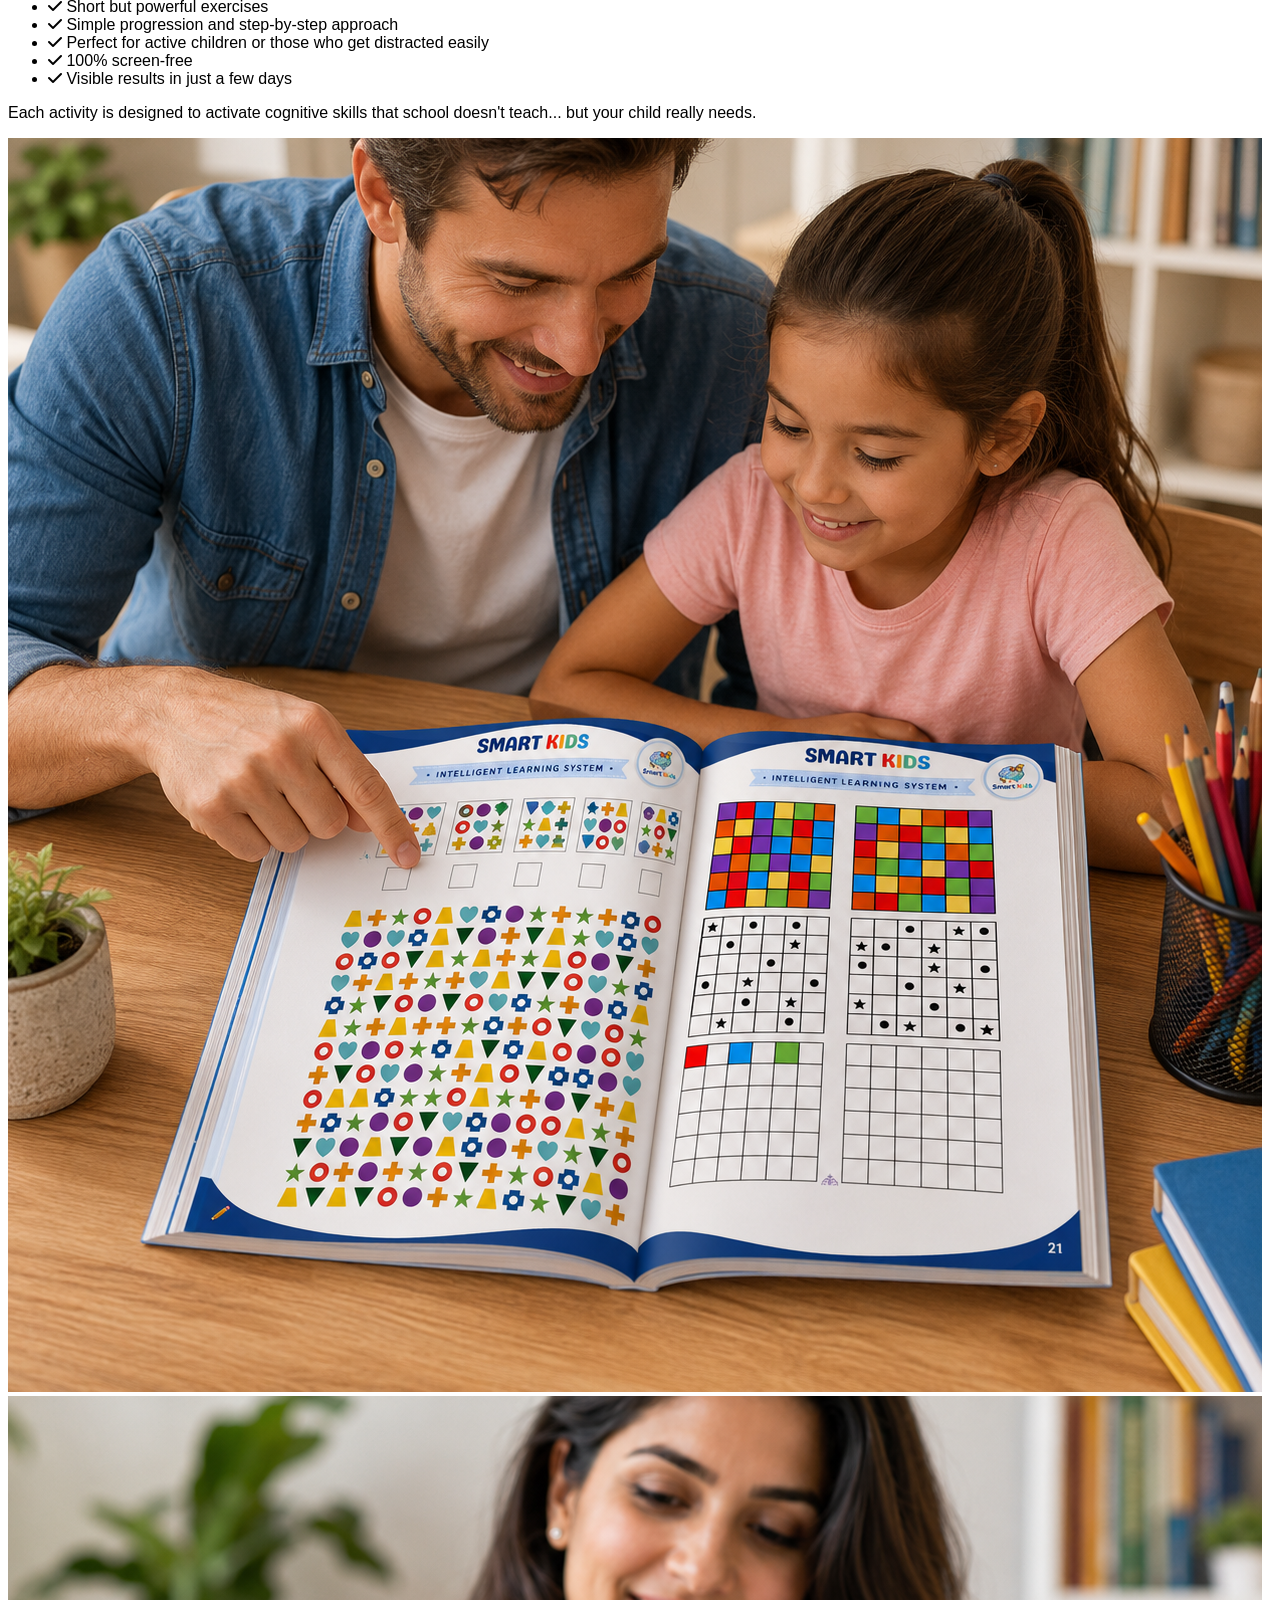
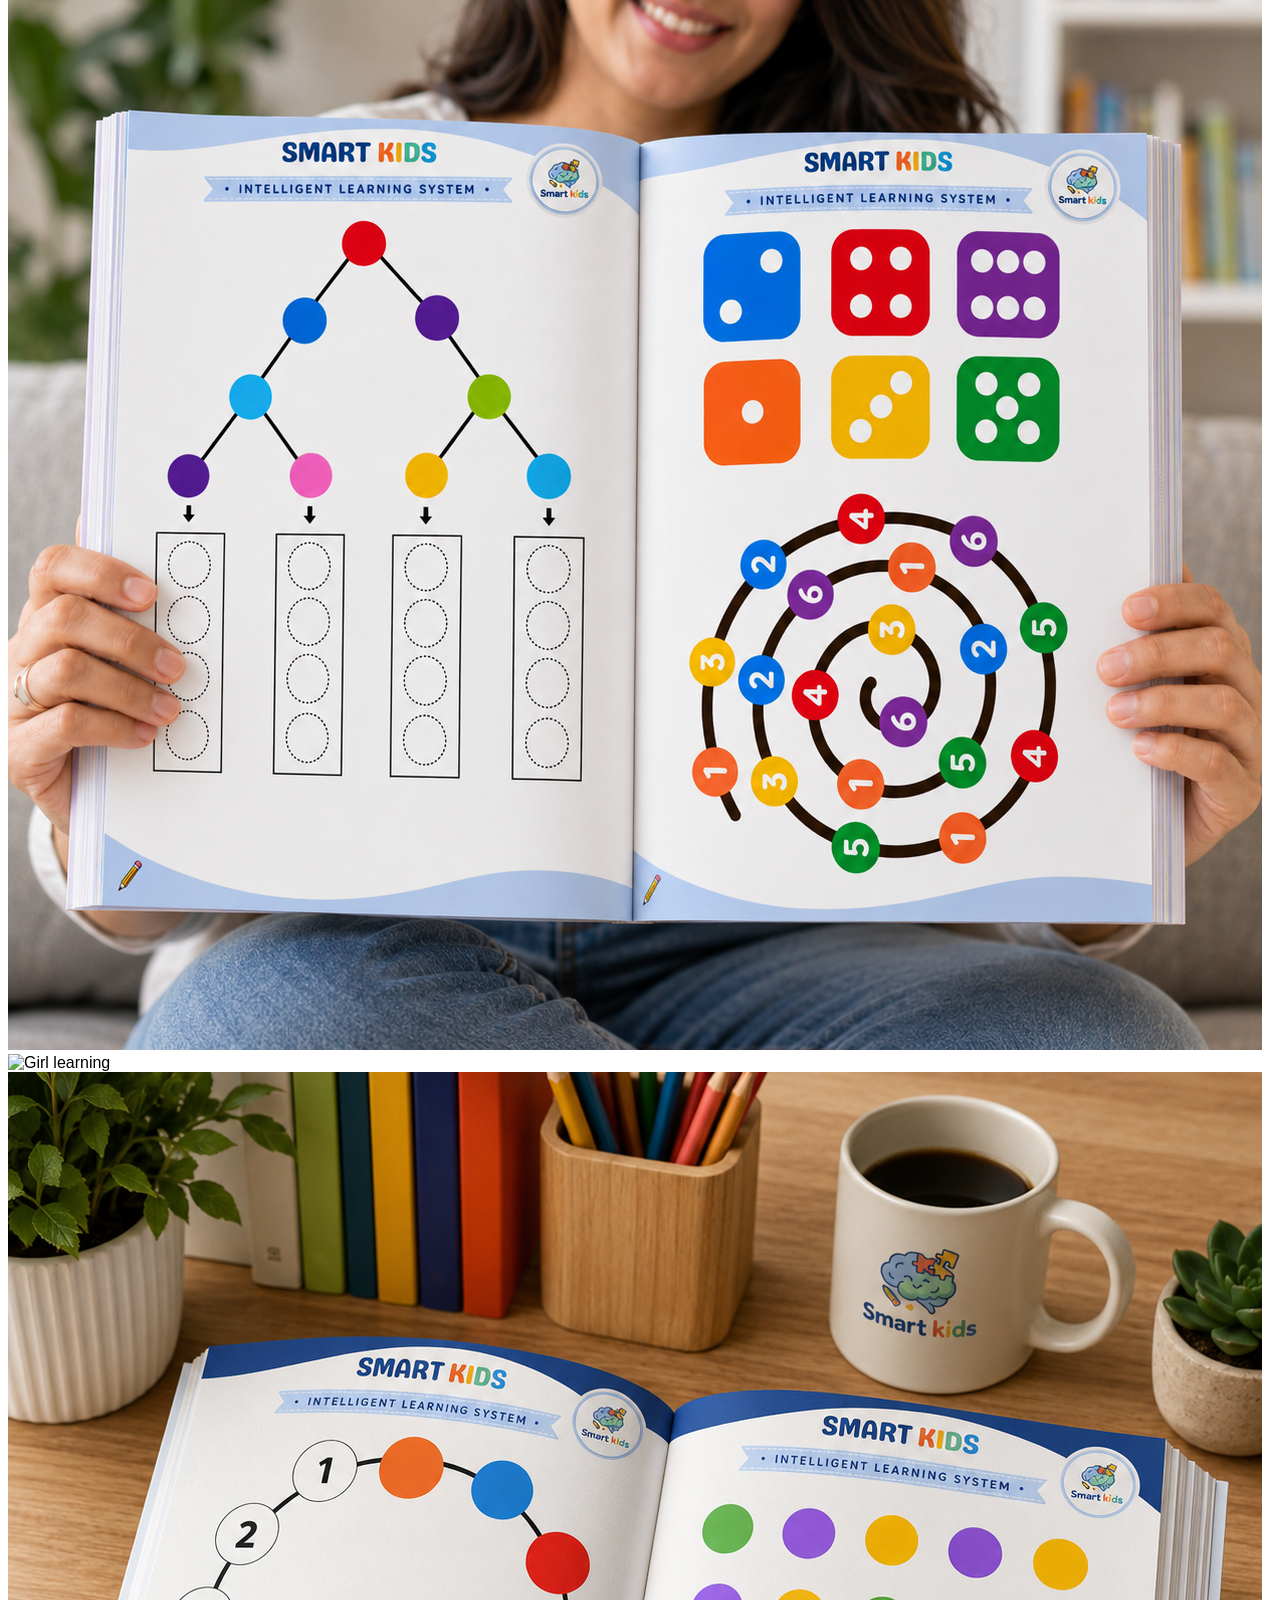
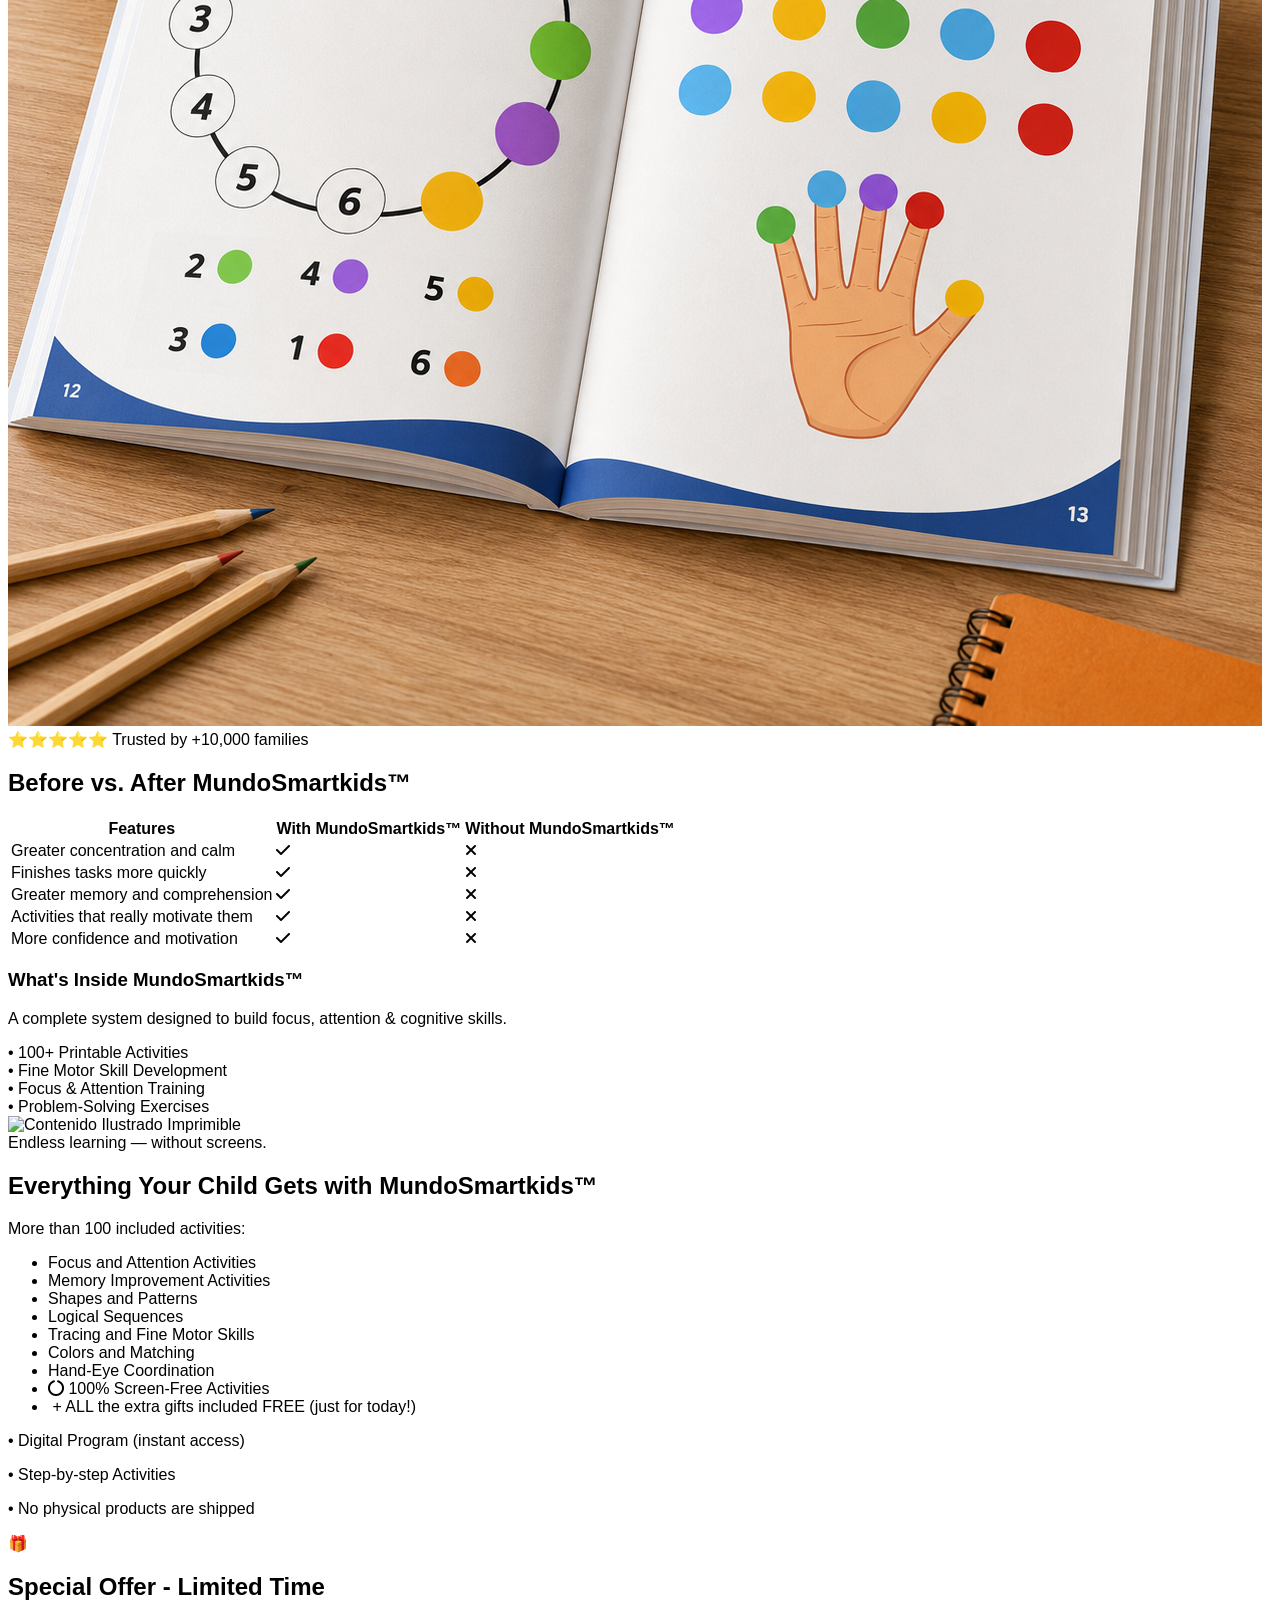
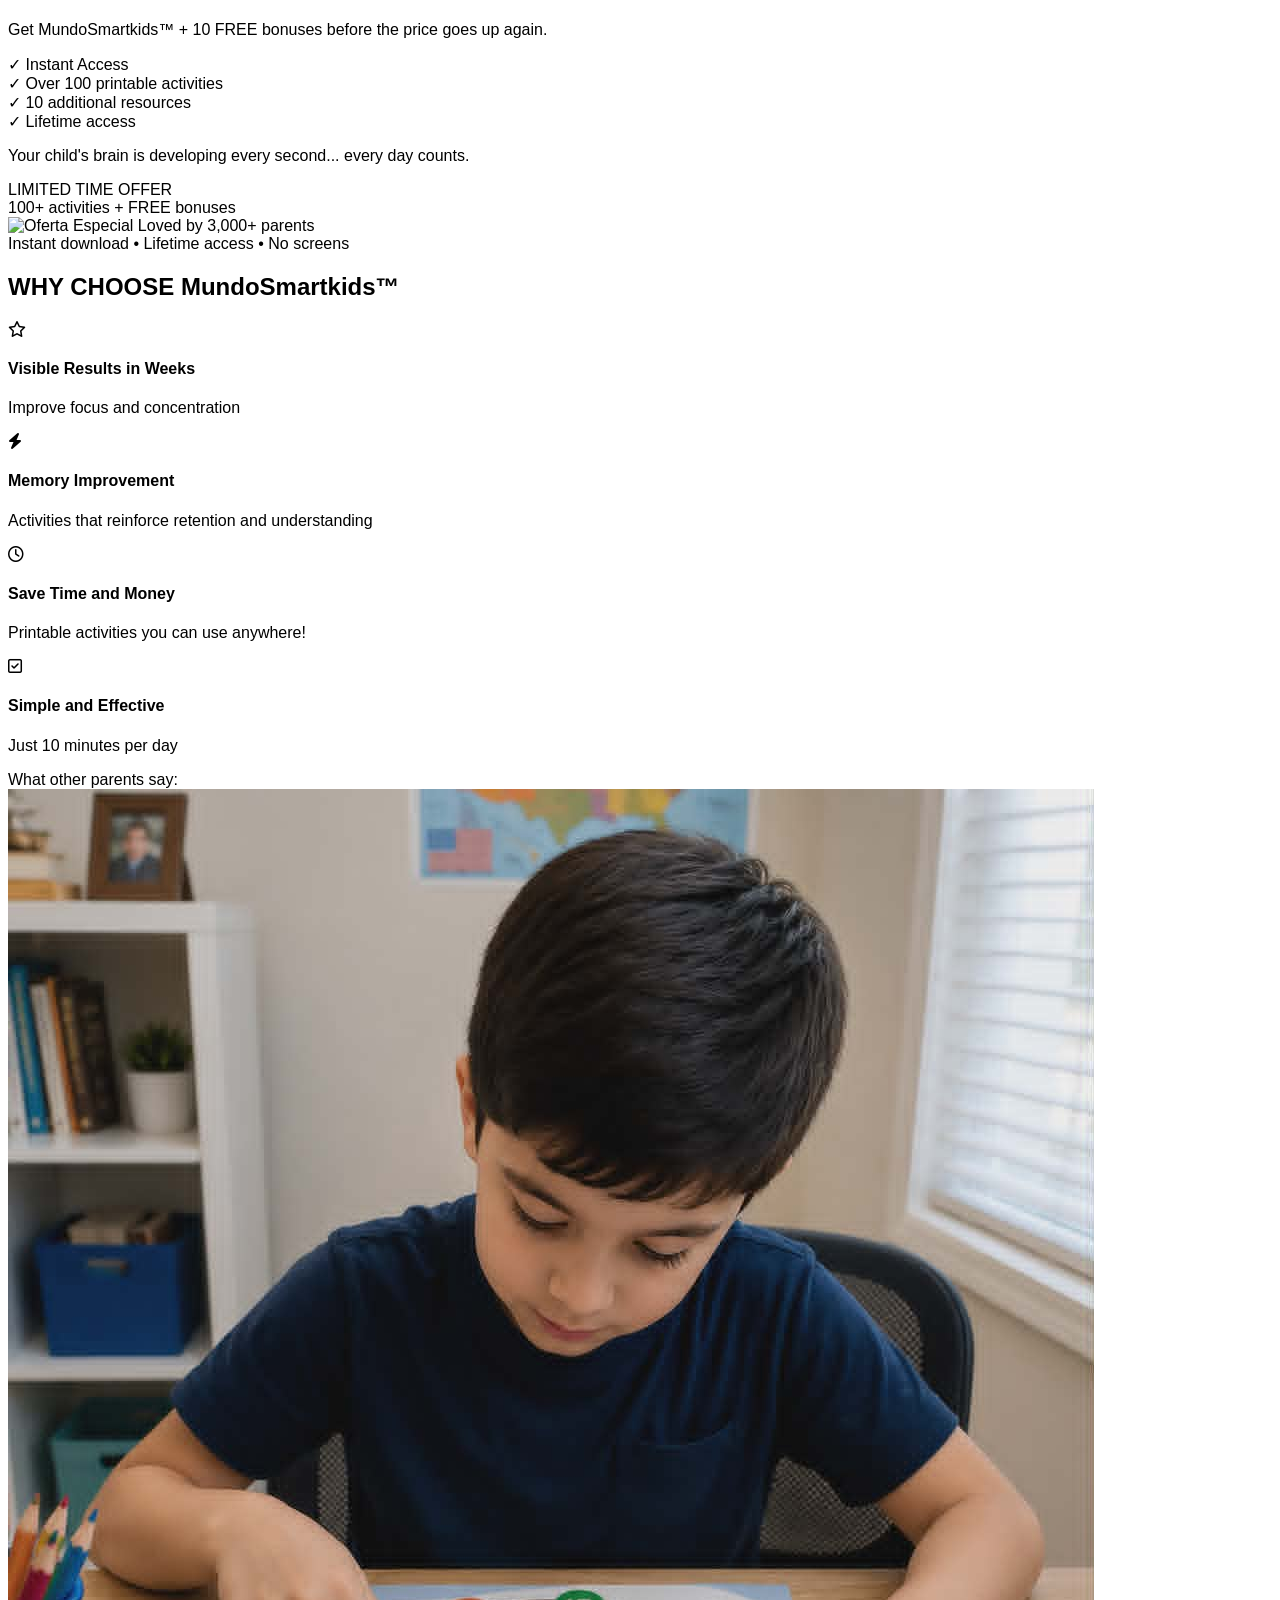
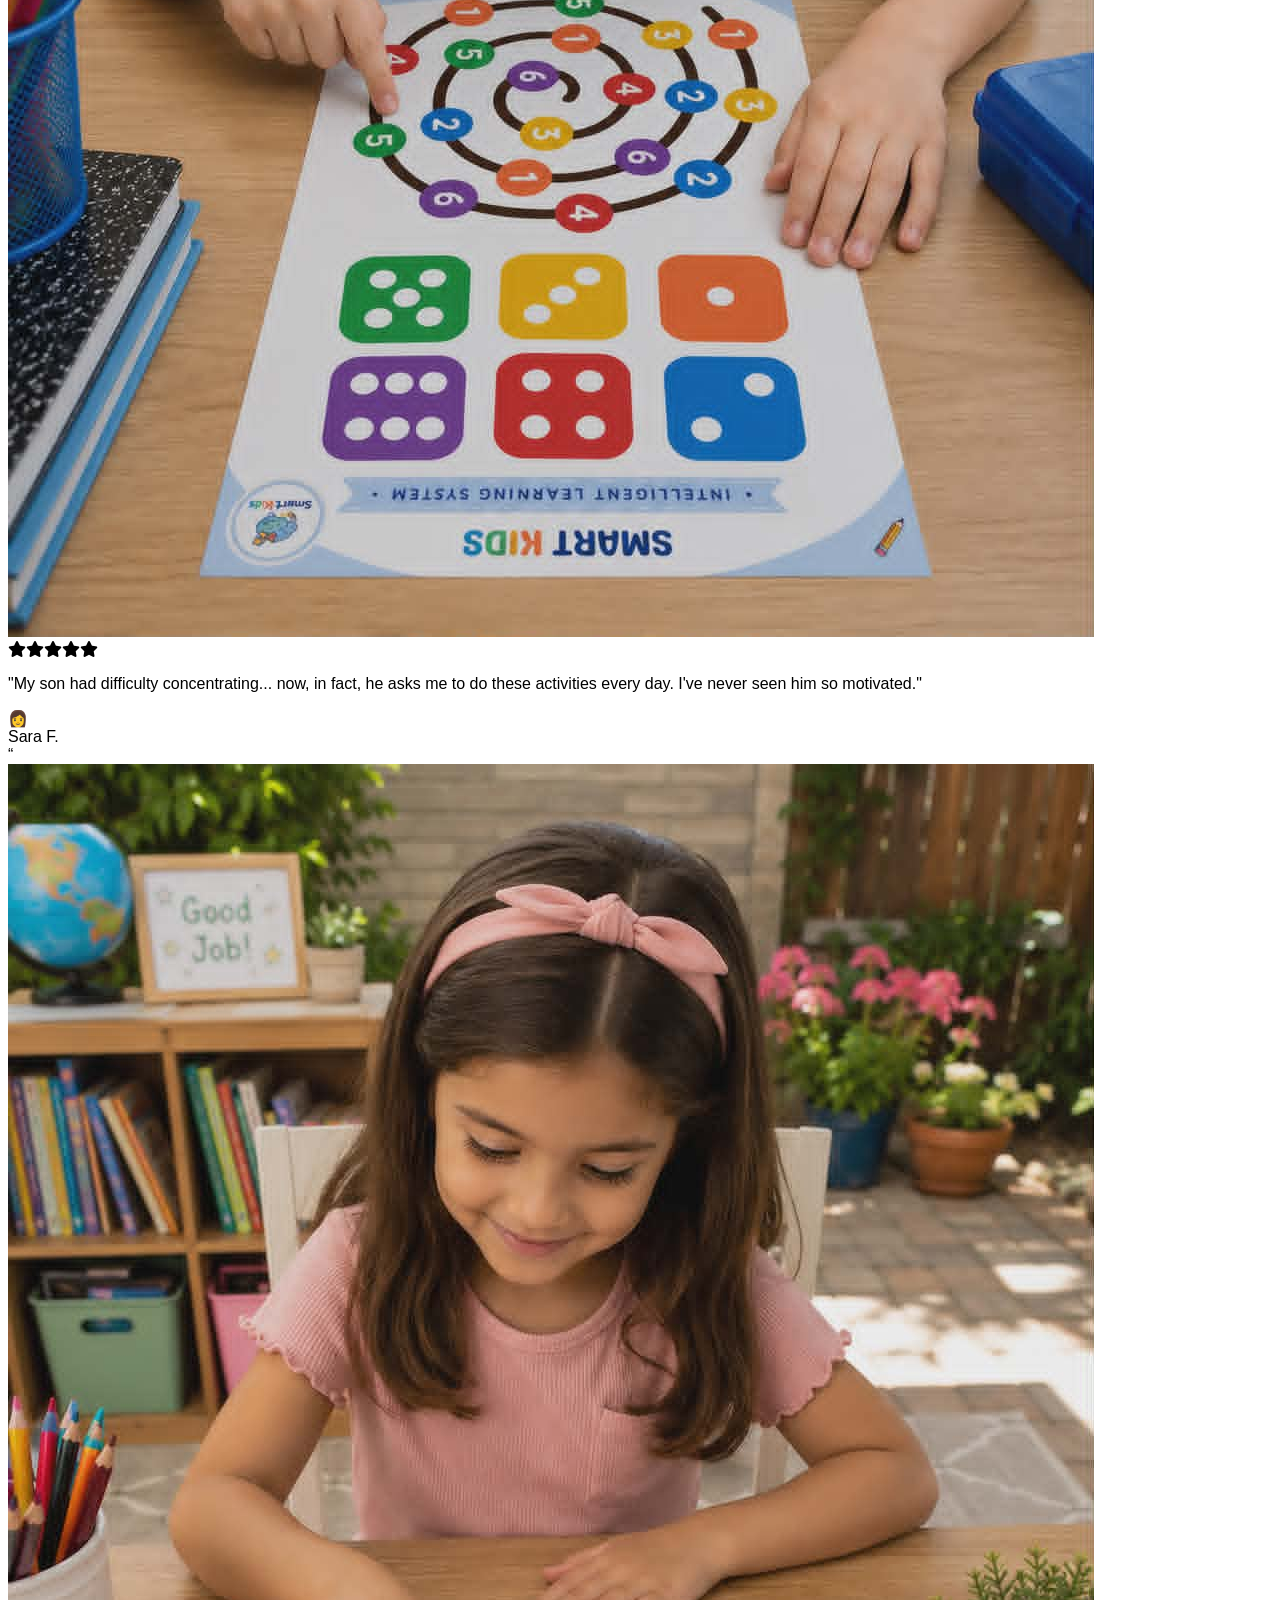
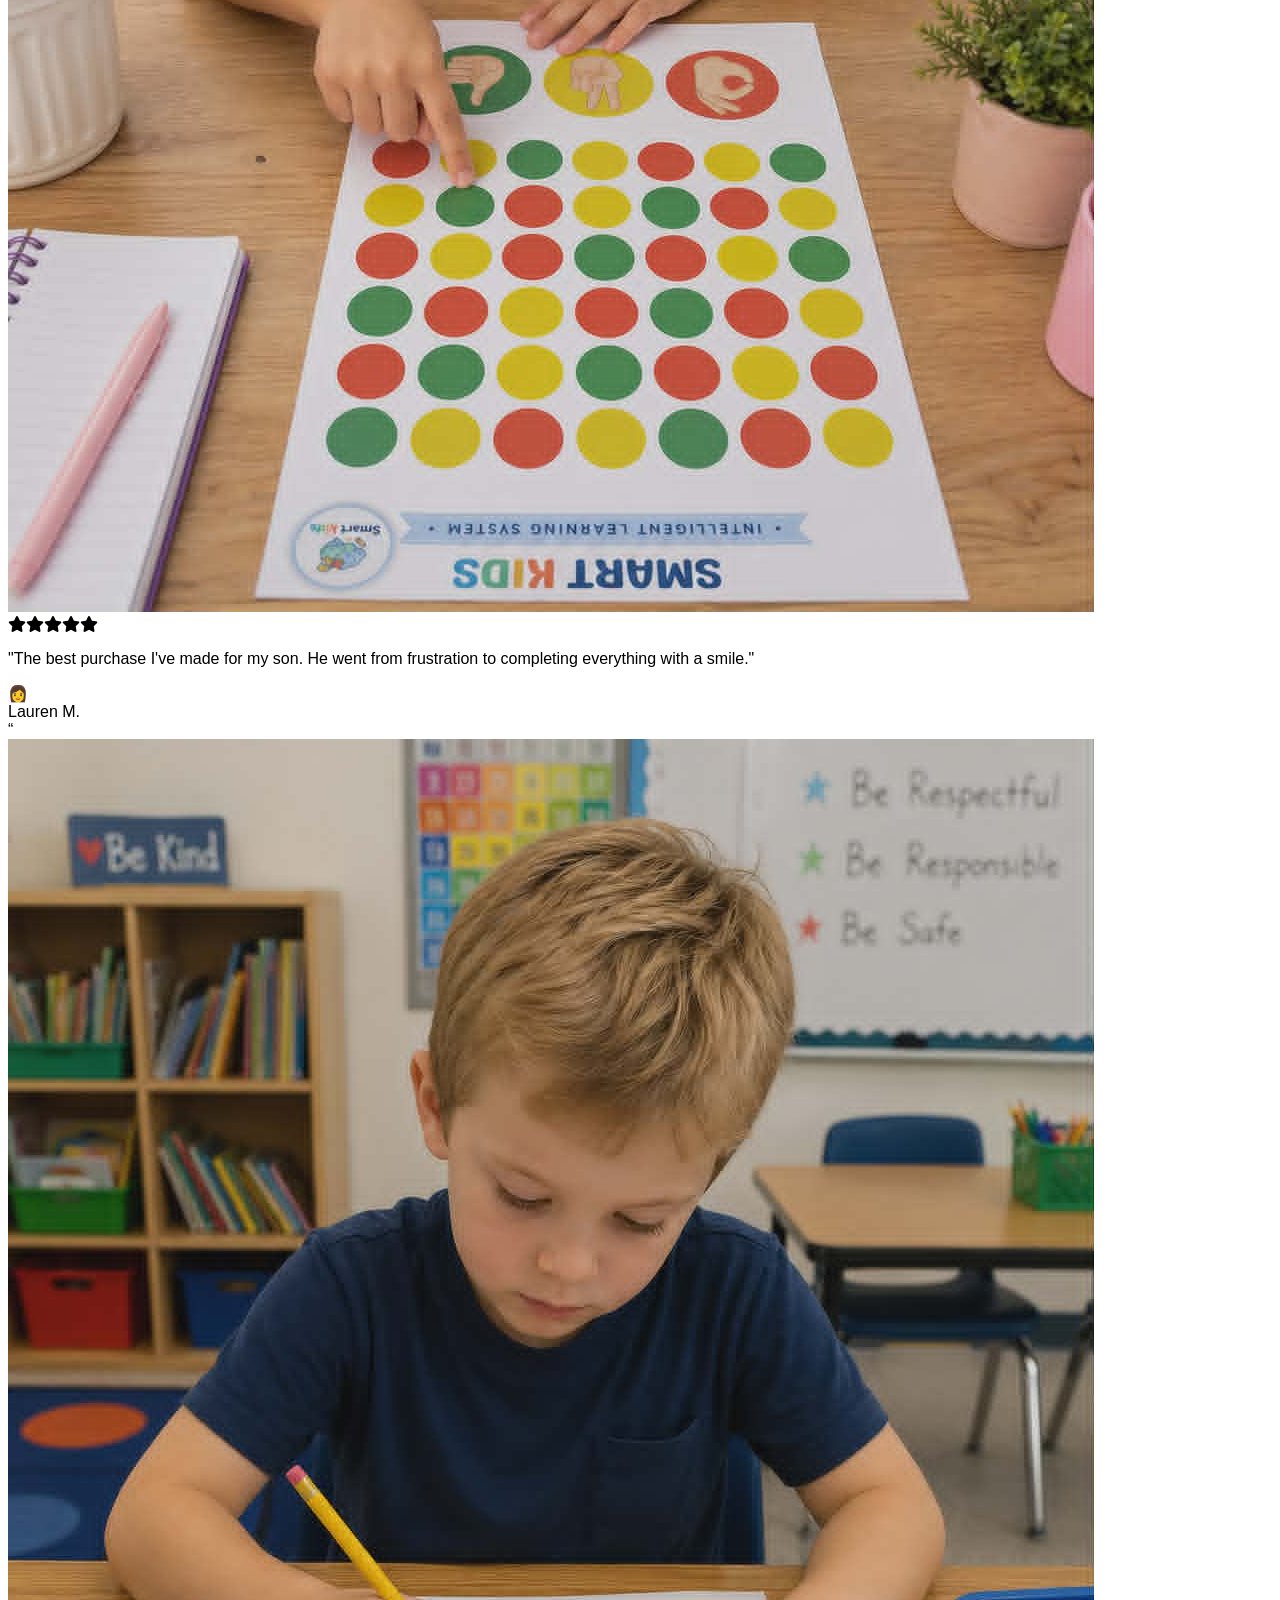
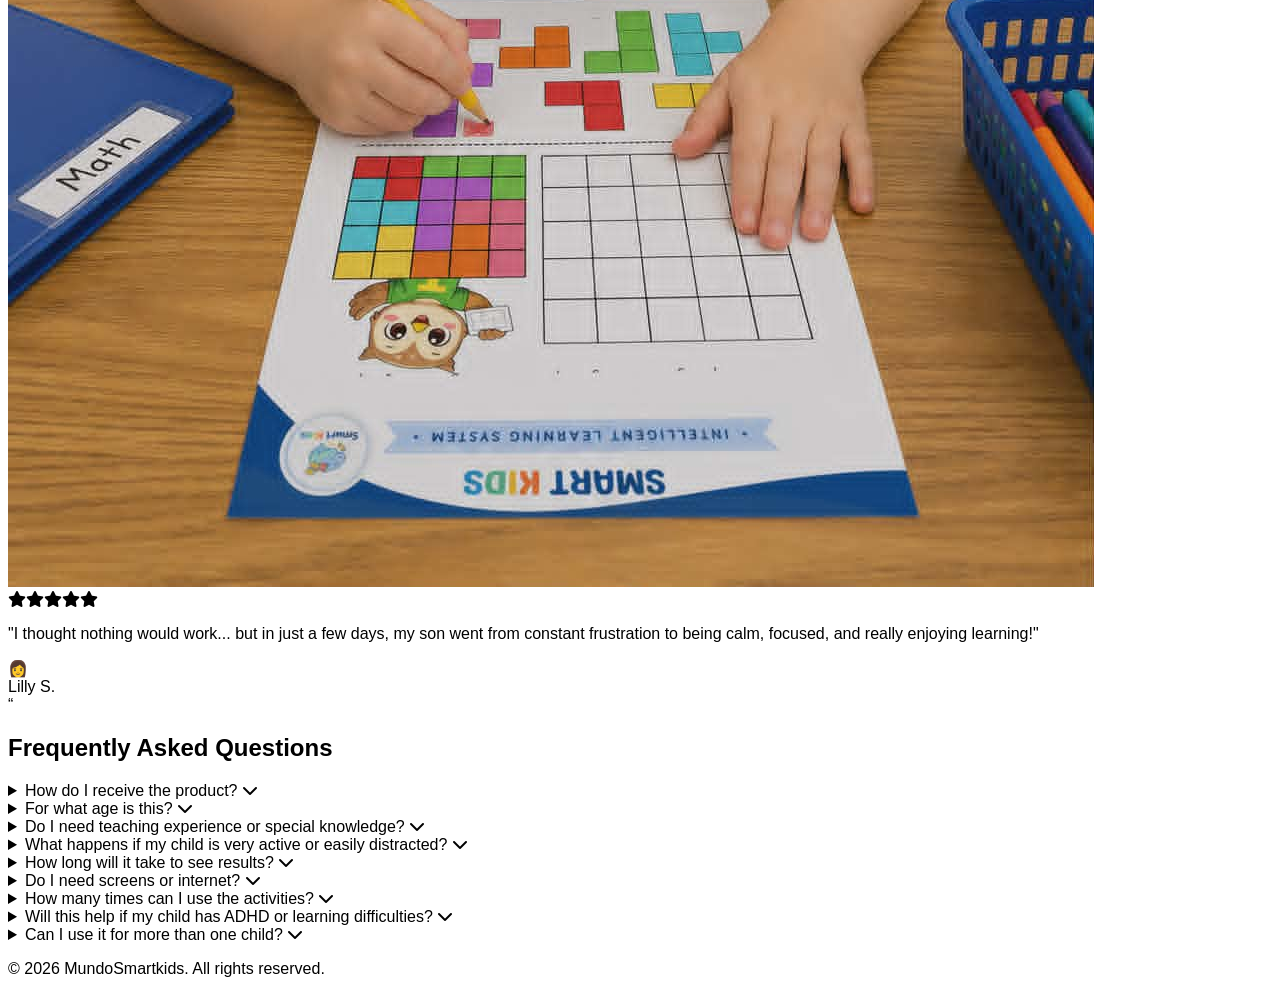
==== commit ebfedd2a: "Cambio de precio por pais" ====
--- a/index.html
+++ b/index.html
@@ -18,11 +18,11 @@
     t.src=v;s=b.getElementsByTagName(e)[0];
     s.parentNode.insertBefore(t,s)}(window, document,'script',
     'https://connect.facebook.net/en_US/fbevents.js');
-    fbq('init', '1075976055099578');
+    fbq('init', '1388478890004332');
     fbq('track', 'PageView');
     </script>
     <noscript><img height="1" width="1" style="display:none"
-    src="https://www.facebook.com/tr?id=1075976055099578&ev=PageView&noscript=1"
+    src="https://www.facebook.com/tr?id=1388478890004332&ev=PageView&noscript=1"
     /></noscript>
     <!-- End Meta Pixel Code -->
 </head>
@@ -46,6 +46,9 @@
                 if (response.ok) {
                     document.getElementById(id).innerHTML = await response.text();
                     initThumbnailCarousel();
+                    if (id === 'hero-pricing-component') {
+                        initDynamicPricing();
+                    }
                 }
             } catch (error) {
                 console.error(`Error al cargar el componente ${ruta}:`, error);
@@ -141,6 +144,60 @@
             });
         }
 
+        function initDynamicPricing() {
+            const selector = document.getElementById('country-selector');
+            const priceAmount = document.getElementById('price-amount');
+            const comparePrice = document.getElementById('compare-price');
+            const priceAmountSecondary = document.getElementById('price-amount-secondary');
+            const comparePriceSecondary = document.getElementById('compare-price-secondary');
+            const saveAmountSecondary = document.getElementById('save-amount-secondary');
+            if (!selector || !priceAmount || !comparePrice || !priceAmountSecondary || !comparePriceSecondary || !saveAmountSecondary) return;
+
+            const pricing = {
+                basePriceUSD: 10,
+                comparePriceUSD: 25,
+                countries: {
+                    US: { locale: 'en-US', currency: 'USD', rate: 1 },
+                    CA: { locale: 'en-CA', currency: 'CAD', rate: 1.35 },
+                    MX: { locale: 'es-MX', currency: 'MXN', rate: 17.5 },
+                    BR: { locale: 'pt-BR', currency: 'BRL', rate: 5.3 },
+                    AR: { locale: 'es-AR', currency: 'ARS', rate: 980 },
+                    CO: { locale: 'es-CO', currency: 'COP', rate: 4400 },
+                    CL: { locale: 'es-CL', currency: 'CLP', rate: 840 },
+                    PE: { locale: 'es-PE', currency: 'PEN', rate: 3.7 },
+                    UY: { locale: 'es-UY', currency: 'UYU', rate: 40 },
+                    PY: { locale: 'es-PY', currency: 'PYG', rate: 7700 },
+                    BO: { locale: 'es-BO', currency: 'BOB', rate: 6.92 },
+                    CR: { locale: 'es-CR', currency: 'CRC', rate: 560 },
+                    GT: { locale: 'es-GT', currency: 'GTQ', rate: 7.85 },
+                    DO: { locale: 'es-DO', currency: 'DOP', rate: 56.5 },
+                    'US-OTHER': { locale: 'en-US', currency: 'USD', rate: 1 }
+                }
+            };
+
+            function formatValue(amount, locale, currency) {
+                return new Intl.NumberFormat(locale, { style: 'currency', currency }).format(amount);
+            }
+
+            function updatePrices() {
+                const selected = selector.value;
+                const country = pricing.countries[selected] || pricing.countries['US-OTHER'];
+                const amount = pricing.basePriceUSD * country.rate;
+                const compare = pricing.comparePriceUSD * country.rate;
+                const formattedAmount = formatValue(amount, country.locale, country.currency);
+                const formattedCompare = formatValue(compare, country.locale, country.currency);
+                const formattedSave = formatValue(compare - amount, country.locale, country.currency);
+                priceAmount.textContent = formattedAmount;
+                comparePrice.textContent = formattedCompare;
+                priceAmountSecondary.textContent = formattedAmount;
+                comparePriceSecondary.textContent = formattedCompare;
+                saveAmountSecondary.textContent = `Save ${formattedSave}`;
+            }
+
+            selector.addEventListener('change', updatePrices);
+            updatePrices();
+        }
+
         // Carga en paralelo de todos los bloques
         document.addEventListener("DOMContentLoaded", () => {
             cargarComponente('header-component', 'components/header.html');
@@ -150,6 +207,11 @@
             cargarComponente('faq-component', 'components/faq.html');
             cargarComponente('footer-component', 'components/footer.html');
         });
+
+        // Cuando se vuelve a cargar un componente con HTML dinámico
+        document.addEventListener('DOMContentLoaded', () => {
+            initDynamicPricing();
+        });
     </script>
 </body>
 </html>
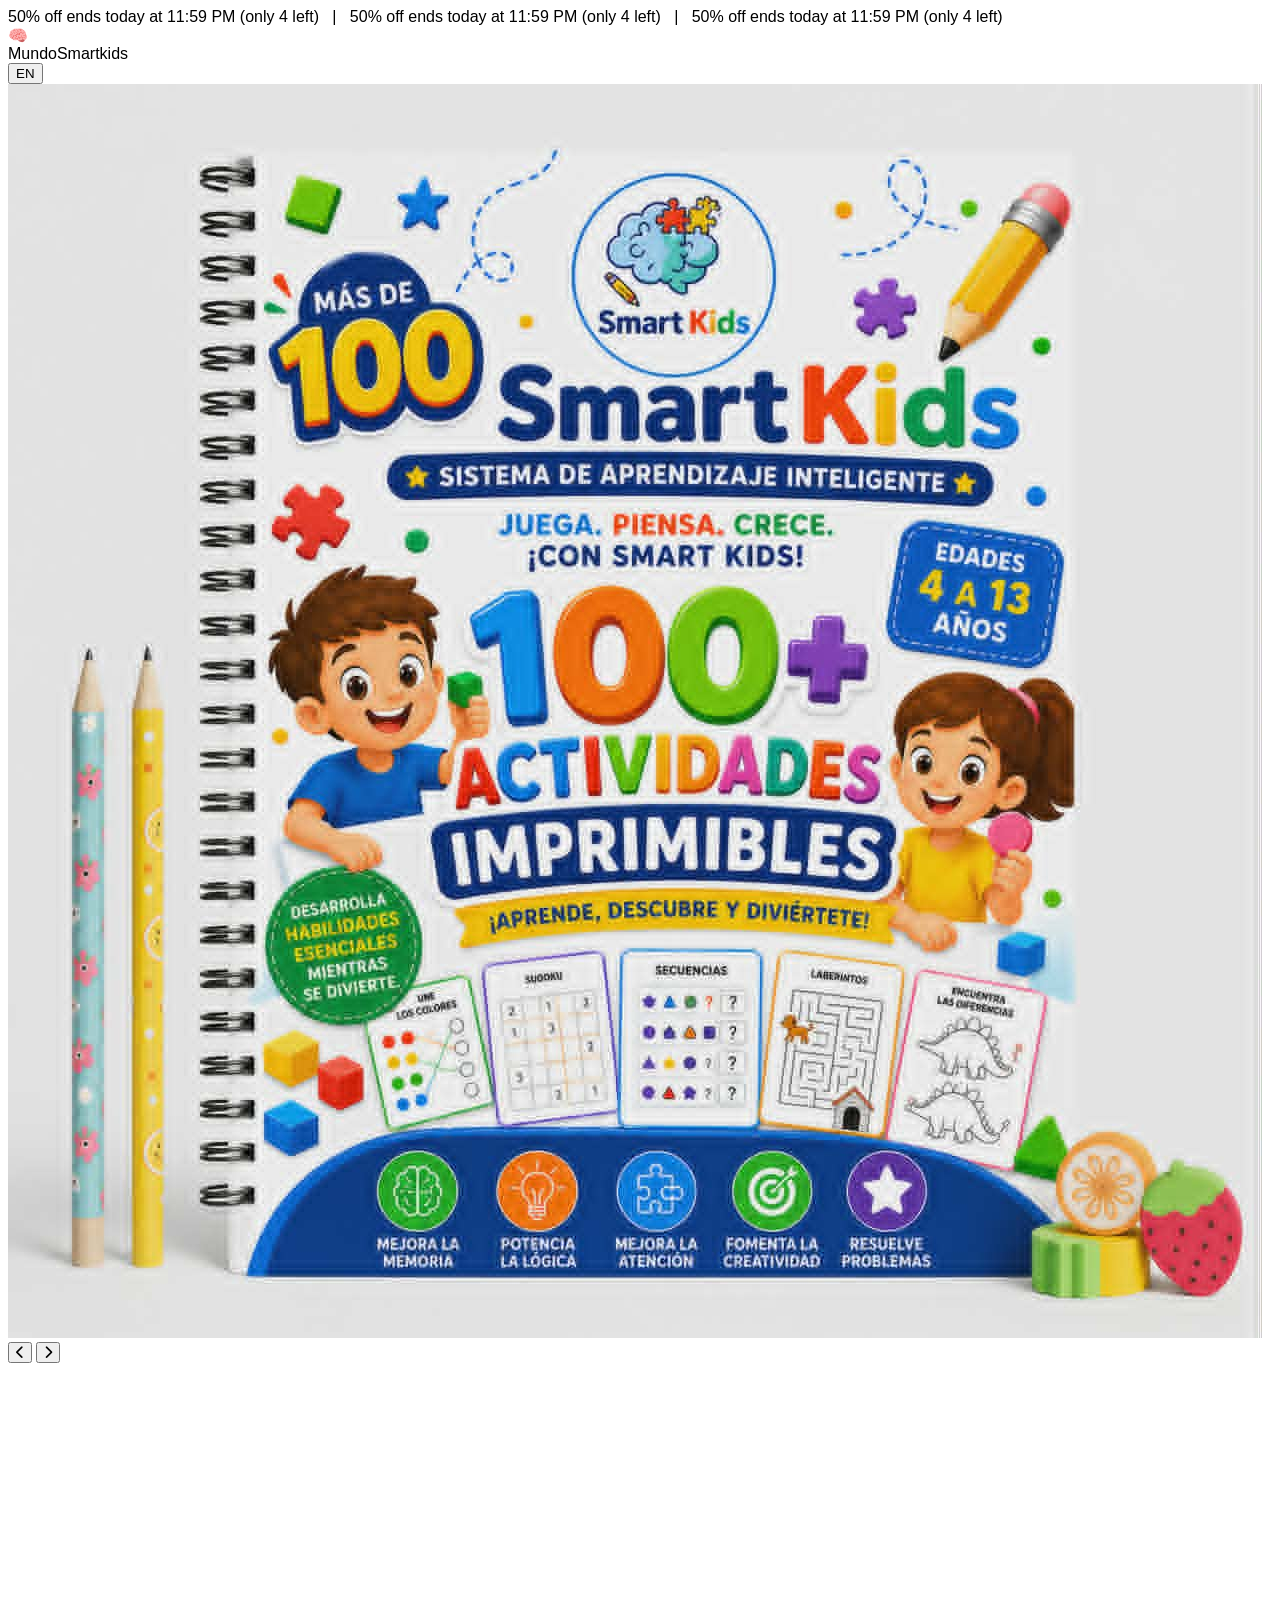
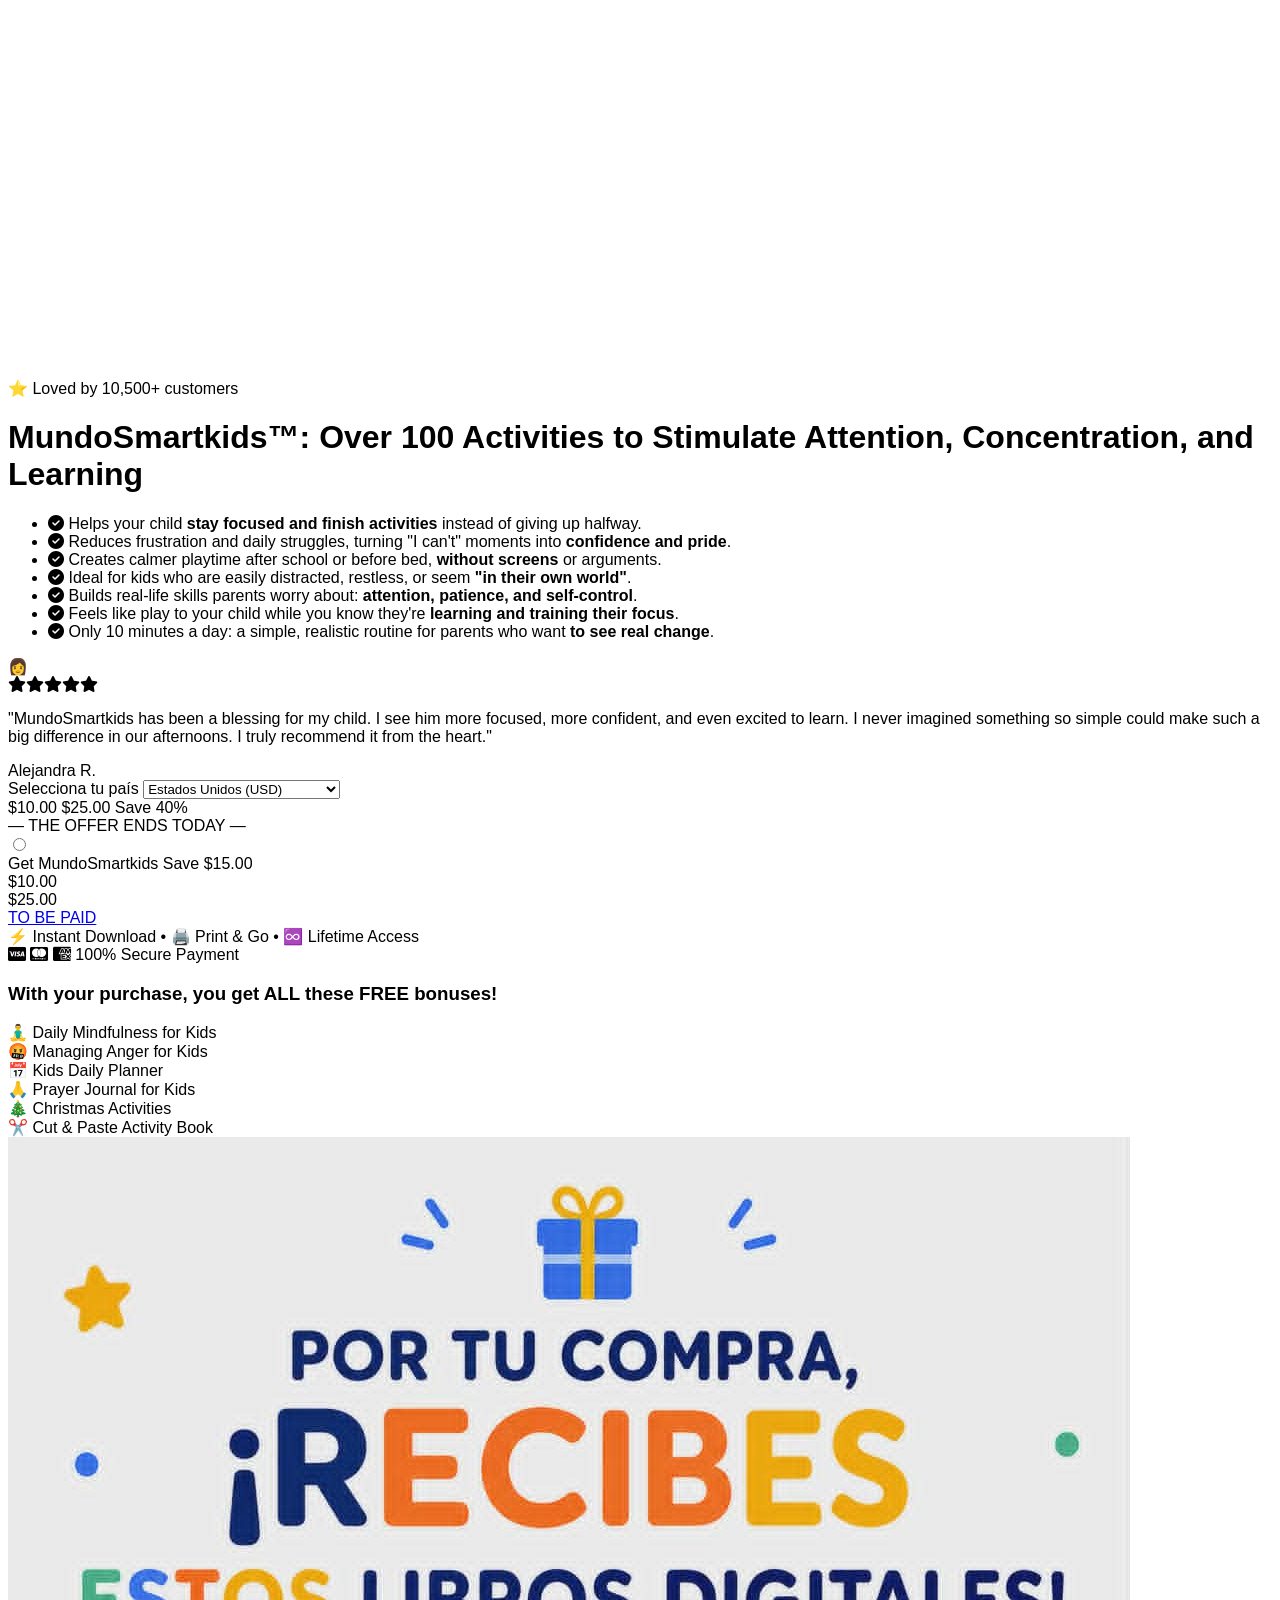
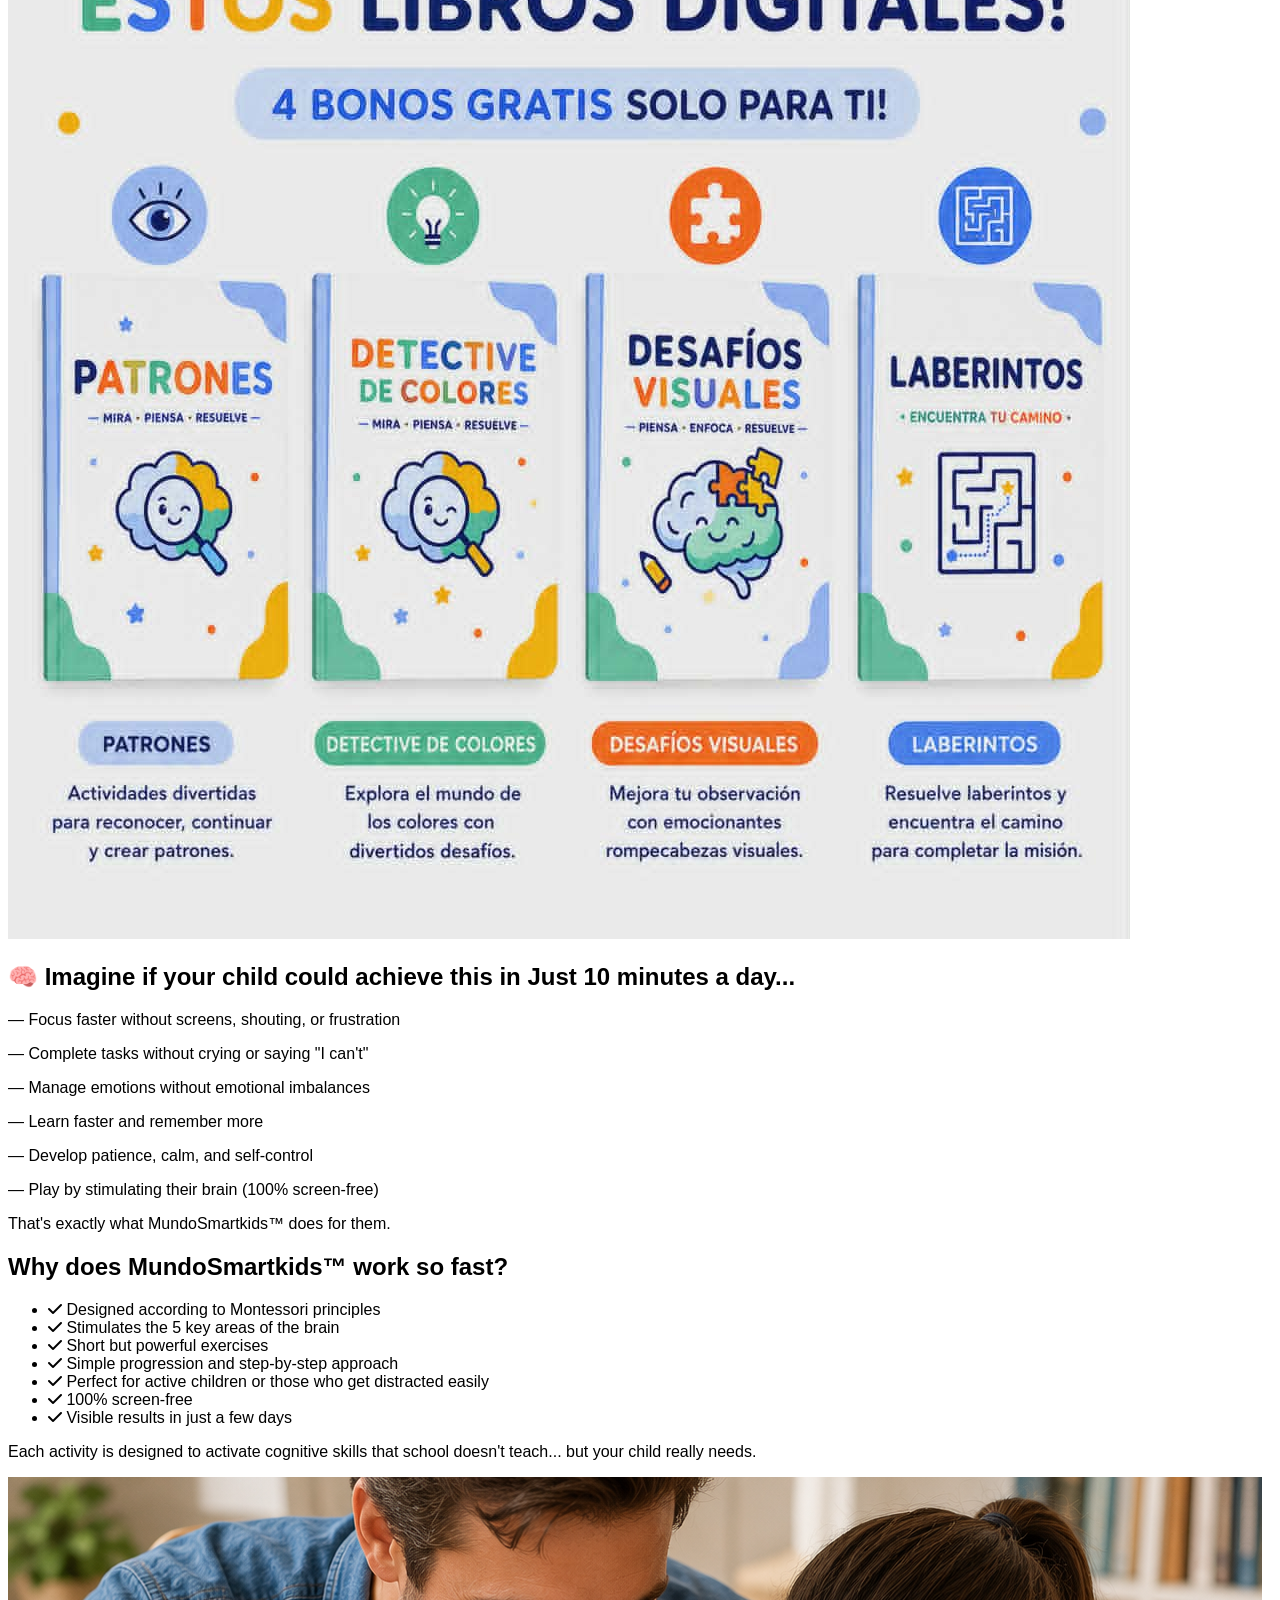
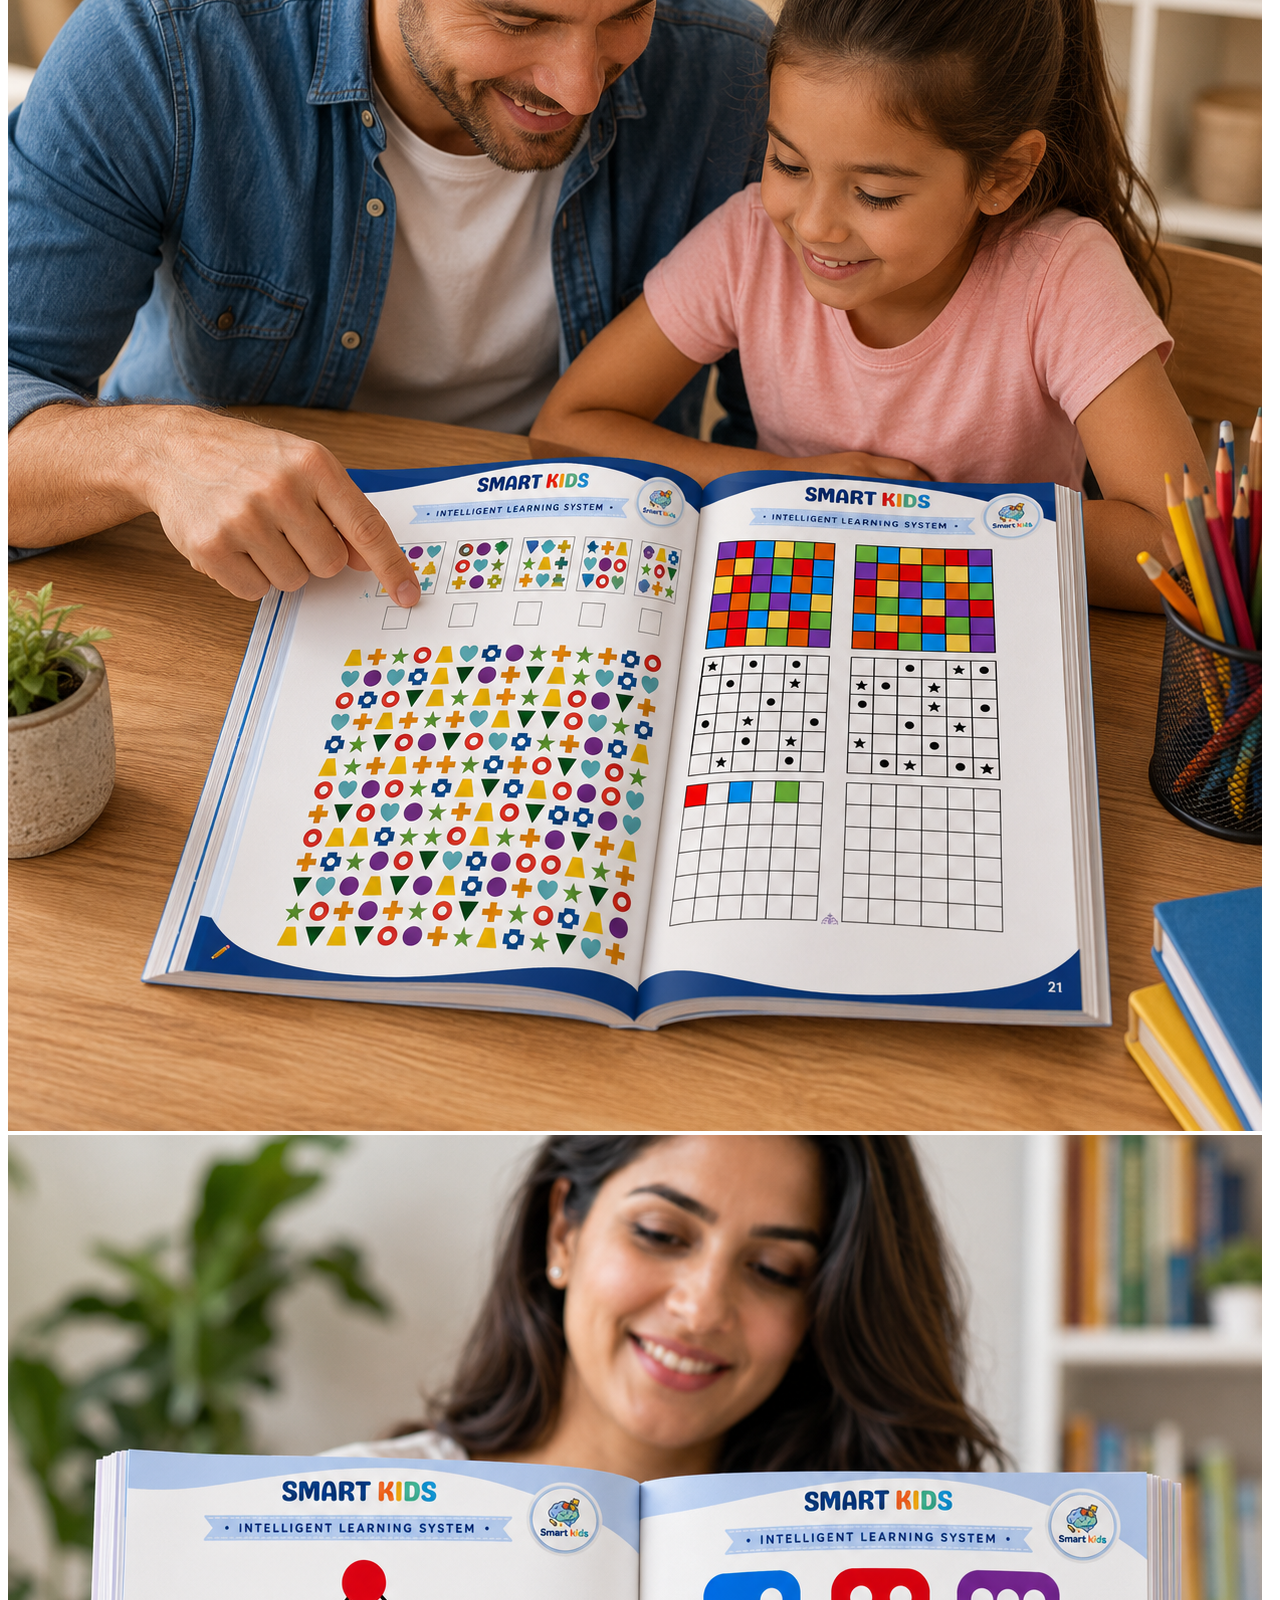
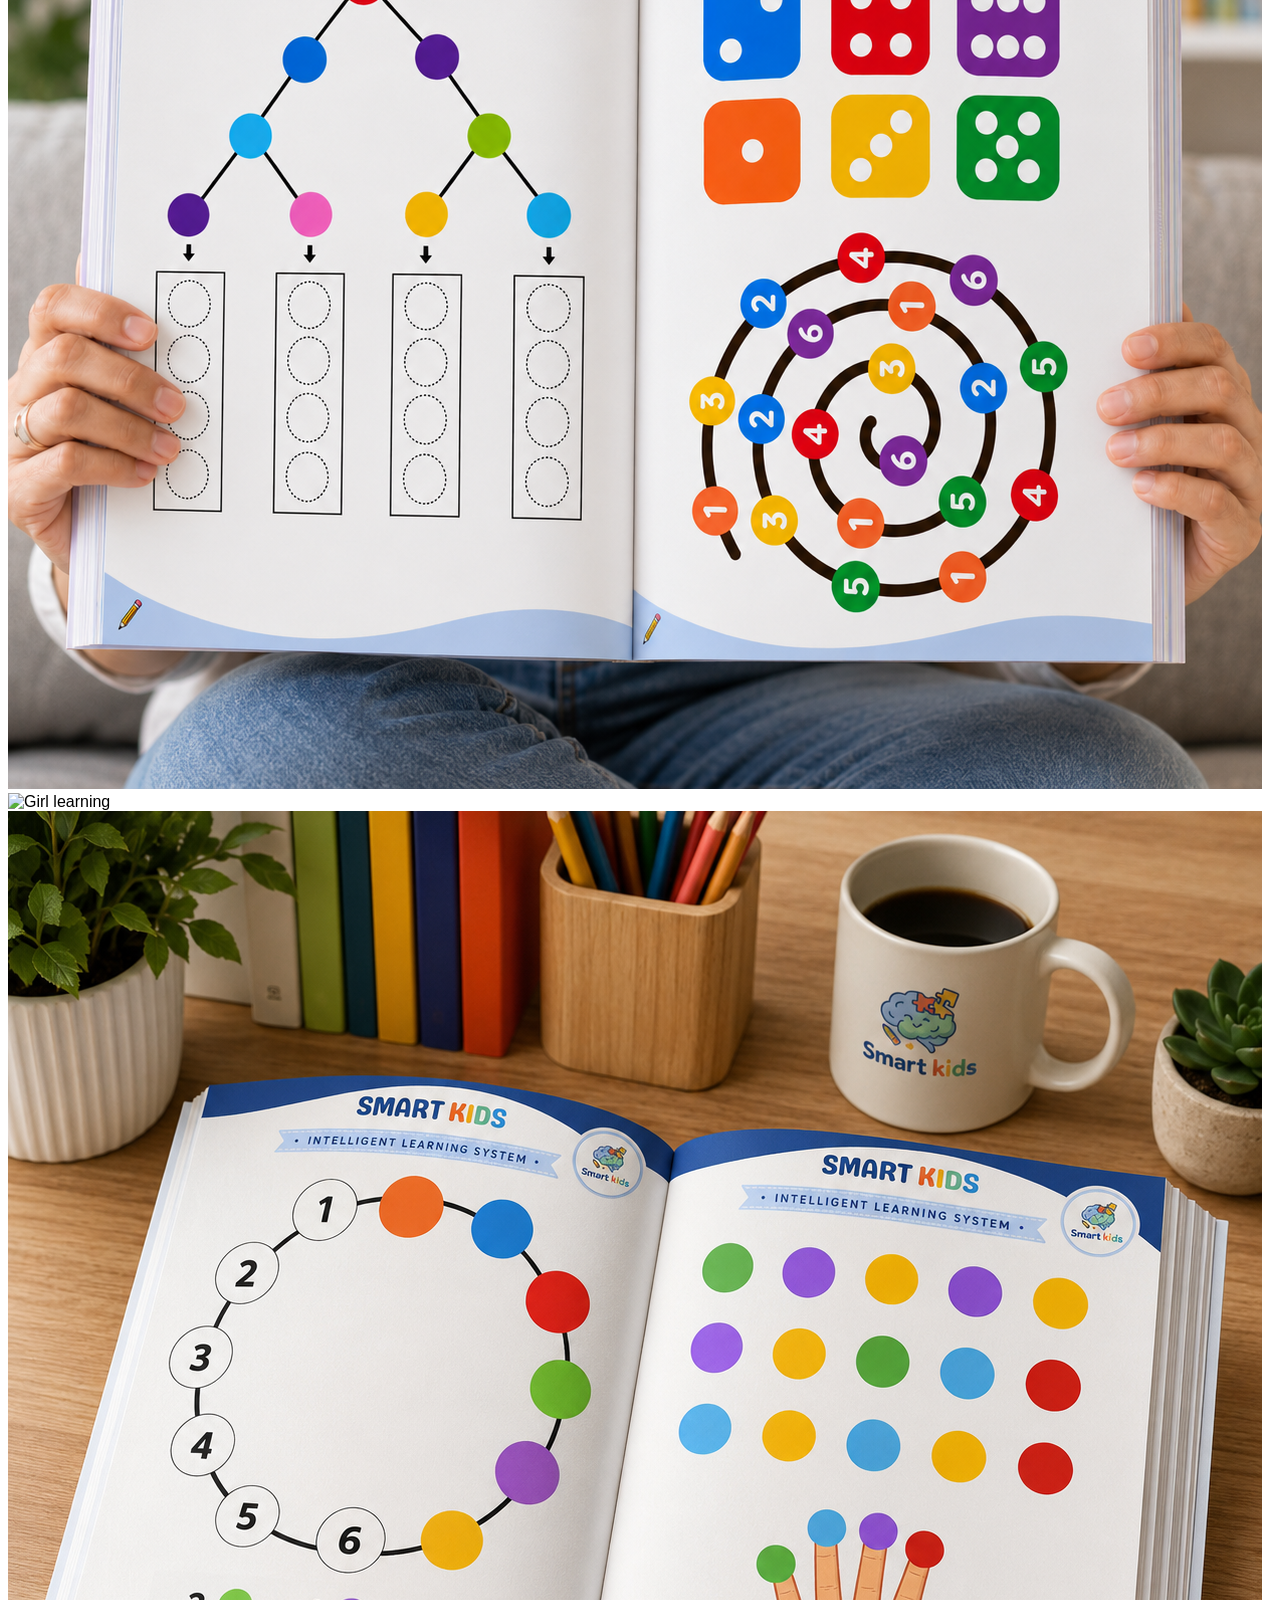
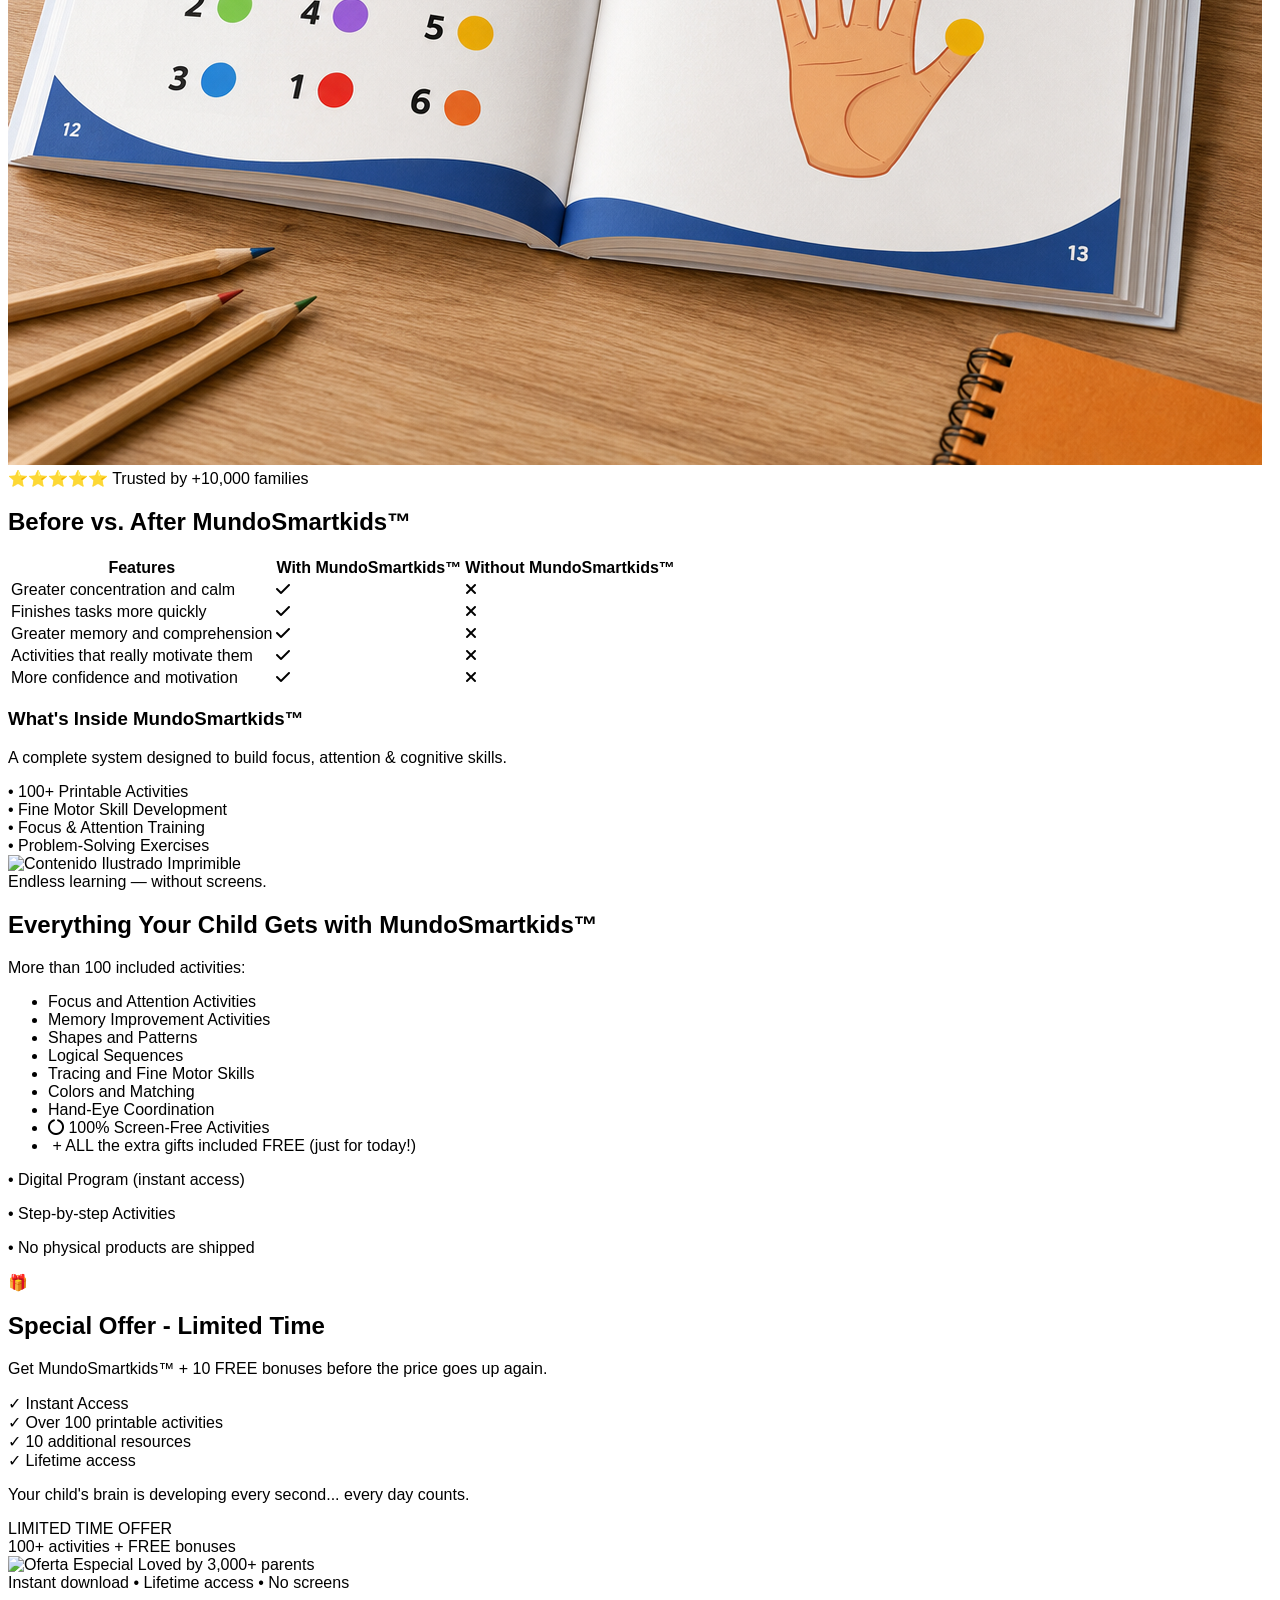
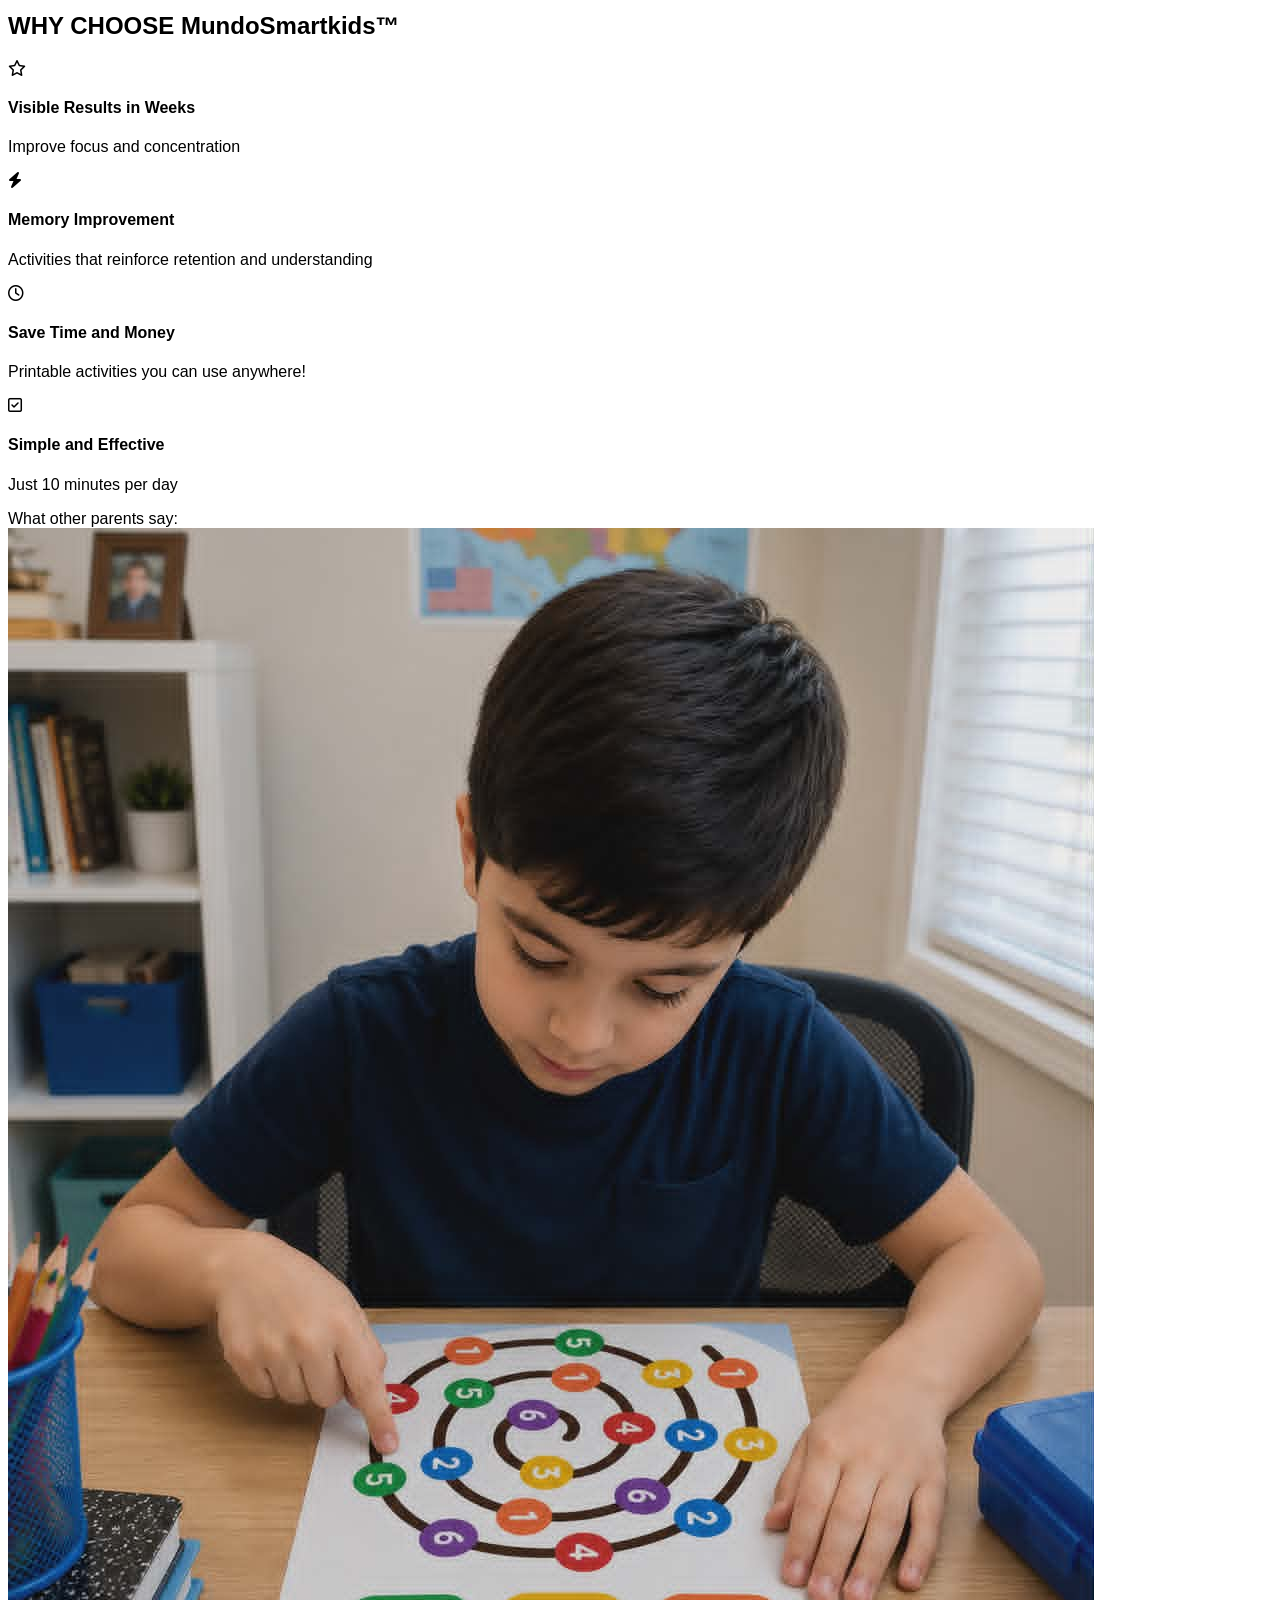
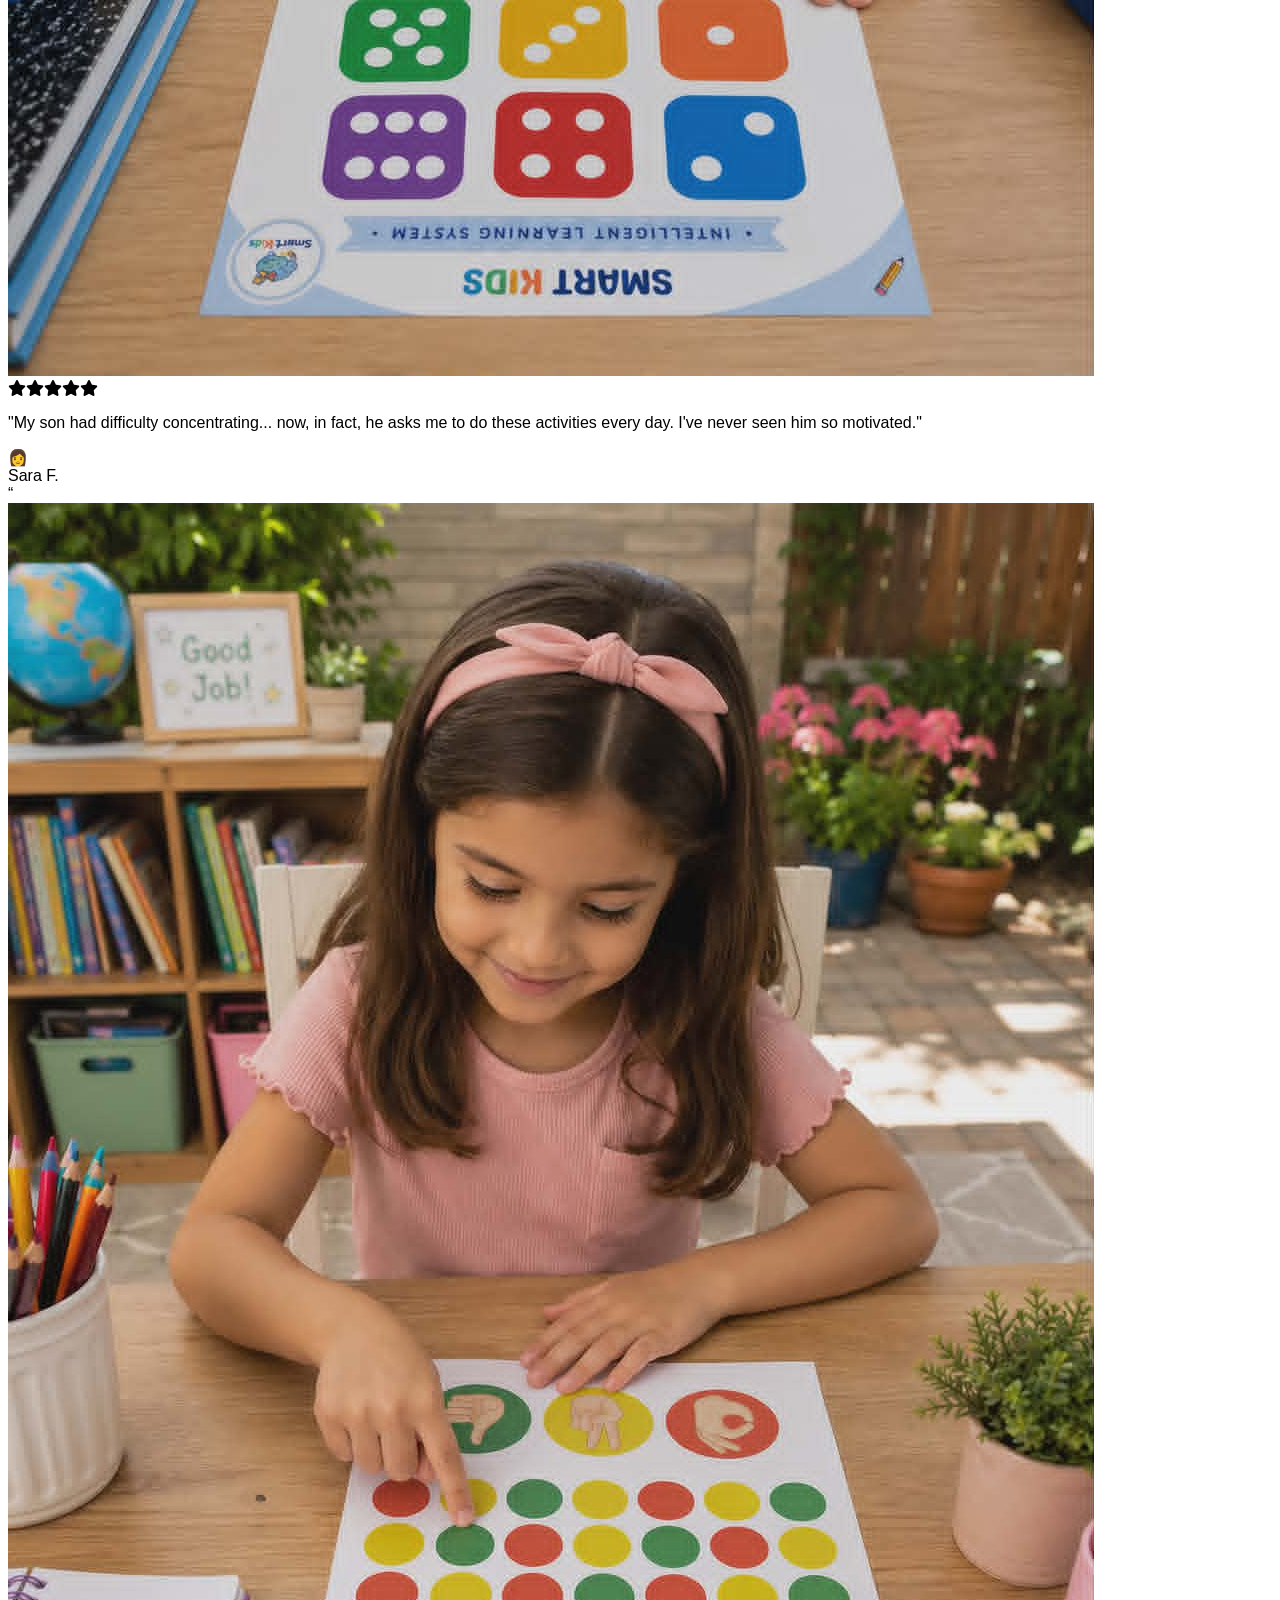
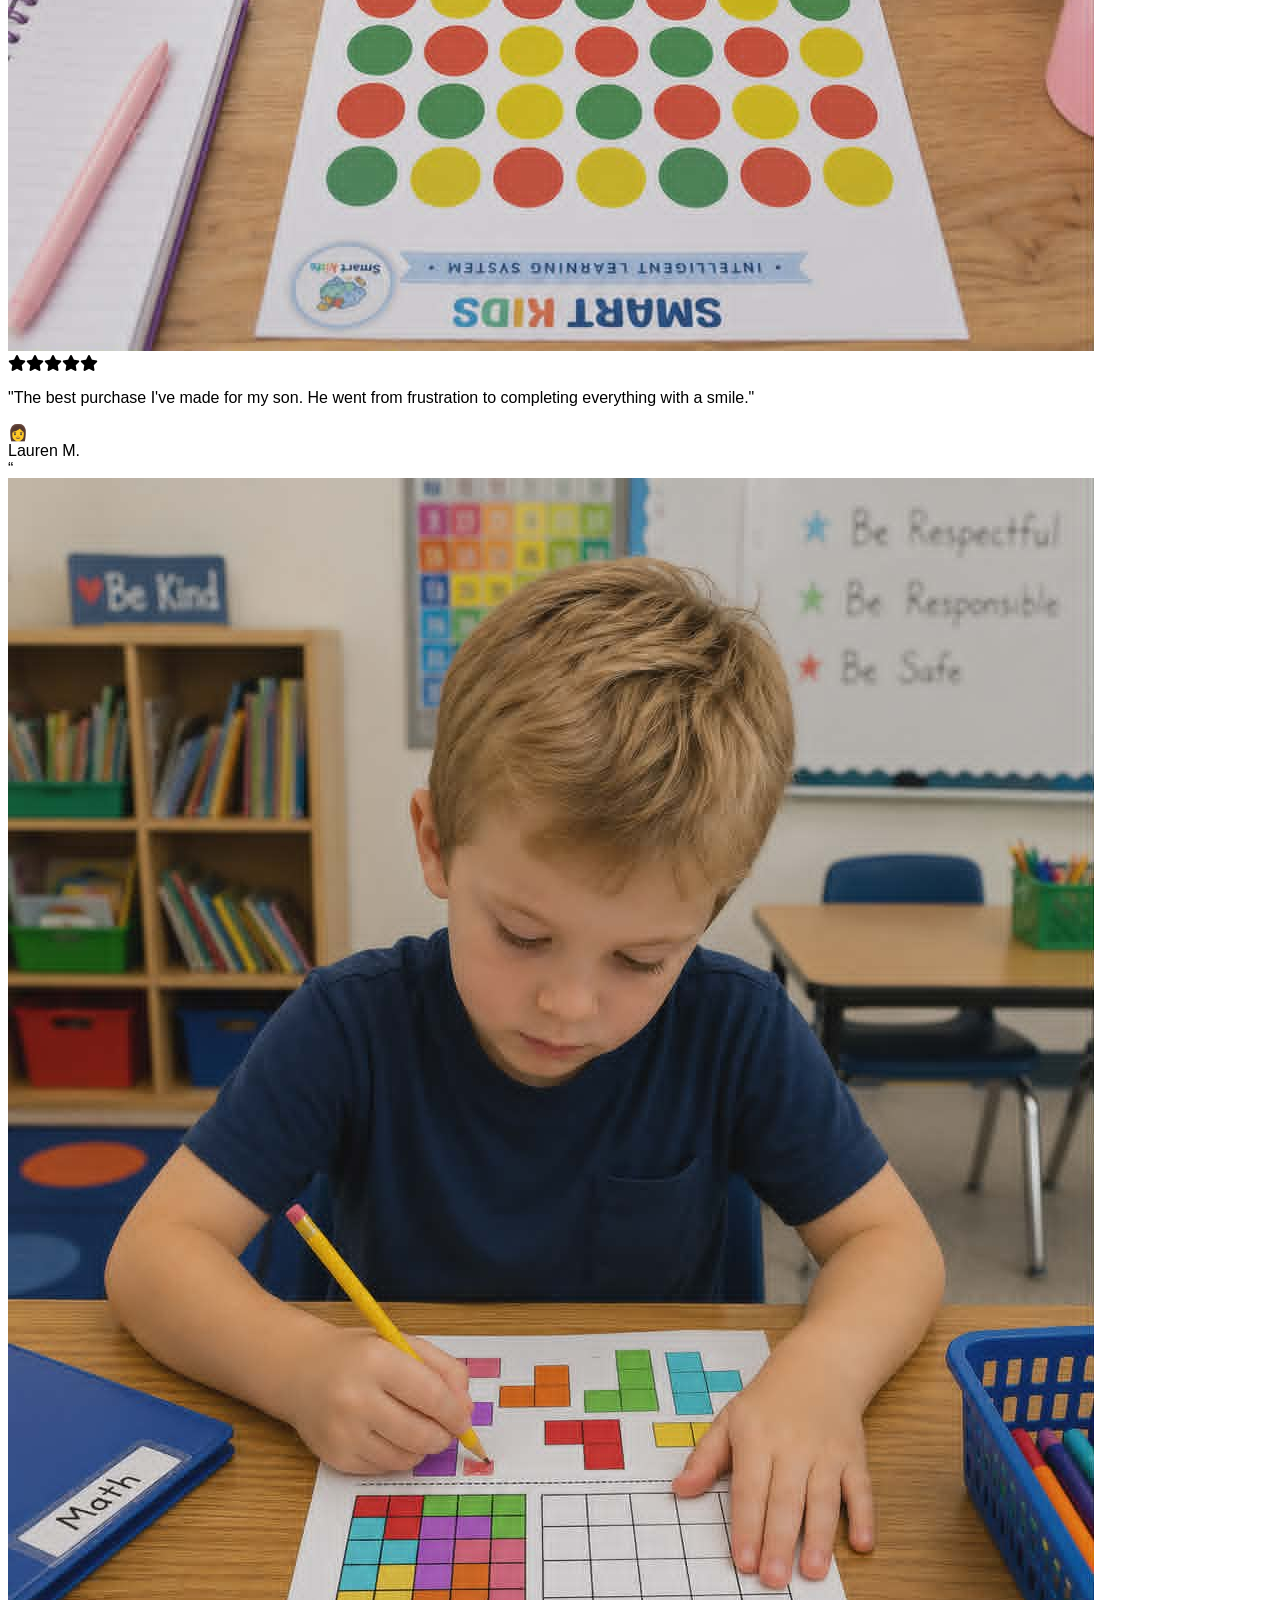
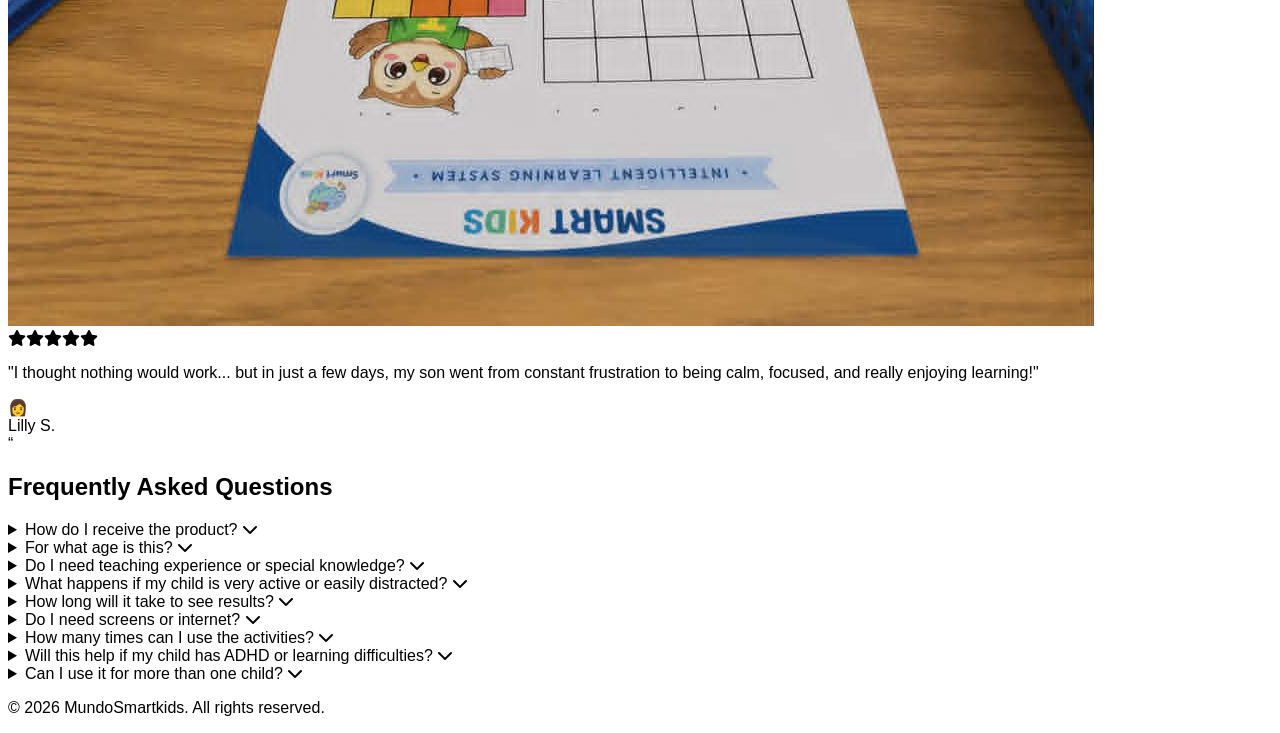
==== commit 6c3e670a: "Traduccion corregido" ====
--- a/index.html
+++ b/index.html
@@ -40,19 +40,183 @@
     <div id="footer-component"></div>
 
     <script>
+        let currentLanguage = localStorage.getItem('language') || 'en';
+
+        const htmlTranslations = {
+            es: {
+                "50% off ends today at 11:59 PM (only 4 left)": "50% de descuento termina hoy a las 11:59 PM (solo quedan 4)",
+                "⭐ Loved by 10,500+ customers": "⭐ Amado por más de 10,500 clientes",
+                "MundoSmartkids™: Over 100 Activities to Stimulate Attention, Concentration, and Learning": "MundoSmartkids™: Más de 100 actividades para estimular la atención, concentración y el aprendizaje",
+                "Helps your child <strong>stay focused and finish activities</strong> instead of giving up halfway.": "Ayuda a tu hijo a <strong>mantenerse concentrado y terminar actividades</strong> en lugar de rendirse a mitad de camino.",
+                "Reduces frustration and daily struggles, turning \"I can't\" moments into <strong>confidence and pride</strong>.": "Reduce la frustración y los conflictos diarios, convirtiendo los momentos de \"no puedo\" en <strong>confianza y orgullo</strong>.",
+                "Creates calmer playtime after school or before bed, <strong>without screens</strong> or arguments.": "Crea momentos de juego más tranquilos después de la escuela o antes de dormir, <strong>sin pantallas</strong> ni discusiones.",
+                "Ideal for kids who are easily distracted, restless, or seem <strong>\"in their own world\"</strong>.": "Ideal para niños que se distraen con facilidad, están inquietos o parecen <strong>\"en su propio mundo\"</strong>.",
+                "Builds real-life skills parents worry about: <strong>attention, patience, and self-control</strong>.": "Desarrolla habilidades reales que preocupan a los padres: <strong>atención, paciencia y autocontrol</strong>.",
+                "Feels like play to your child while you know they're <strong>learning and training their focus</strong>.": "Se siente como juego para tu hijo mientras tú sabes que está <strong>aprendiendo y entrenando su atención</strong>.",
+                "Only 10 minutes a day: a simple, realistic routine for parents who want <strong>to see real change</strong>.": "Solo 10 minutos al día: una rutina simple y realista para padres que quieren <strong>ver un cambio real</strong>.",
+                "Save 40%": "Ahorra 40%",
+                "Save $. 15": "Ahorra $. 15",
+                "Get MundoSmartkids": "Obtén MundoSmartkids",
+                "— THE OFFER ENDS TODAY —": "— LA OFERTA TERMINA HOY —",
+                "TO BE PAID": "PAGAR",
+                "100% Secure Payment": "Pago 100% seguro",
+                "With your purchase, you get <span class=\"text-red-500\">ALL these FREE</span> bonuses!": "Con tu compra obtienes <span class=\"text-red-500\">TODOS estos BONOS GRATIS</span>!",
+                "Special Offer - Limited Time": "Oferta especial - tiempo limitado",
+                "Instant Download": "Descarga instantánea",
+                "Print & Go": "Imprimir y listo",
+                "Lifetime Access": "Acceso de por vida",
+                "With your purchase, you get <span class=\"text-red-500\">ALL these FREE</span> bonuses!": "Con tu compra obtienes <span class=\"text-red-500\">TODOS estos bonos GRATIS</span>!",
+                "🧘‍♂️ Daily Mindfulness for Kids": "🧘‍♂️ Mindfulness diario para niños",
+                "🤬 Managing Anger for Kids": "🤬 Manejo de la ira para niños",
+                "📅 Kids Daily Planner": "📅 Planificador diario para niños",
+                "🙏 Prayer Journal for Kids": "🙏 Diario de oración para niños",
+                "🎄 Christmas Activities": "🎄 Actividades de Navidad",
+                "✂️ Cut & Paste Activity Book": "✂️ Libro de actividades de recortar y pegar",
+                "🧠 Imagine if your child could achieve this in <span class=\"underline decoration-blue-500 decoration-4\">Just 10 minutes a day...</span>": "🧠 Imagina si tu hijo pudiera lograr esto en <span class=\"underline decoration-blue-500 decoration-4\">solo 10 minutos al día...</span>",
+                "— Focus faster without screens, shouting, or frustration": "— Enfócate más rápido sin pantallas, gritos ni frustración",
+                "— Complete tasks without crying or saying \"I can't\"": "— Completa tareas sin llorar ni decir \"No puedo\"",
+                "— Manage emotions without emotional imbalances": "— Maneja las emociones sin desbalances emocionales",
+                "— Learn faster and remember more": "— Aprende más rápido y recuerda más",
+                "— Develop patience, calm, and self-control": "— Desarrolla paciencia, calma y autocontrol",
+                "— Play by stimulating their brain (100% screen-free)": "— Juega estimulando su cerebro (100% sin pantallas)",
+                "That's exactly what MundoSmartkids™ does for them.": "Eso es exactamente lo que MundoSmartkids™ hace por ellos.",
+                "Why does MundoSmartkids™ work so fast?": "¿Por qué funciona tan rápido MundoSmartkids™?",
+                "Designed according to Montessori principles": "Diseñado según principios Montessori",
+                "Stimulates the 5 key areas of the brain": "Estimula las 5 áreas clave del cerebro",
+                "Short but powerful exercises": "Ejercicios cortos pero poderosos",
+                "Simple progression and step-by-step approach": "Progresión simple y enfoque paso a paso",
+                "Perfect for active children or those who get distracted easily": "Perfecto para niños activos o que se distraen fácil",
+                "100% screen-free": "100% sin pantallas",
+                "Visible results in just a few days": "Resultados visibles en solo unos días",
+                "Each activity is designed to activate cognitive skills that school doesn't teach... but your child really needs.": "Cada actividad está diseñada para activar habilidades cognitivas que la escuela no enseña... pero que tu hijo realmente necesita.",
+                "⭐⭐⭐⭐⭐ Trusted by +10,000 families": "⭐⭐⭐⭐⭐ Confiado por más de 10,000 familias",
+                "Features": "Características",
+                "With MundoSmartkids™": "Con MundoSmartkids™",
+                "Without MundoSmartkids™": "Sin MundoSmartkids™",
+                "Greater concentration and calm": "Mayor concentración y calma",
+                "Finishes tasks more quickly": "Termina tareas más rápido",
+                "Greater memory and comprehension": "Mayor memoria y comprensión",
+                "Activities that really motivate them": "Actividades que realmente los motivan",
+                "More confidence and motivation": "Más confianza y motivación",
+                "What's Inside MundoSmartkids™": "Qué incluye MundoSmartkids™",
+                "A complete system designed to build focus, attention & cognitive skills.": "Un sistema completo diseñado para desarrollar enfoque, atención y habilidades cognitivas.",
+                "• 100+ Printable Activities": "• 100+ actividades imprimibles",
+                "• Fine Motor Skill Development": "• Desarrollo de habilidades motoras finas",
+                "• Focus & Attention Training": "• Entrenamiento de enfoque y atención",
+                "• Problem-Solving Exercises": "• Ejercicios de resolución de problemas",
+                "Endless learning — without screens.": "Aprendizaje sin fin — sin pantallas.",
+                "Everything Your Child Gets with MundoSmartkids™": "Todo lo que obtiene tu hijo con MundoSmartkids™",
+                "More than 100 included activities:": "Más de 100 actividades incluidas:",
+                "Focus and Attention Activities": "Actividades de enfoque y atención",
+                "Memory Improvement Activities": "Actividades para mejorar la memoria",
+                "Shapes and Patterns": "Formas y patrones",
+                "Logical Sequences": "Secuencias lógicas",
+                "Tracing and Fine Motor Skills": "Trazado y habilidades motoras finas",
+                "Colors and Matching": "Colores y emparejamientos",
+                "Hand-Eye Coordination": "Coordinación mano-ojo",
+                "+ ALL the extra gifts included FREE (just for today!)": "+ TODOS los regalos extra incluidos GRATIS (solo por hoy!)",
+                "Digital Program (instant access)": "Programa digital (acceso instantáneo)",
+                "Step-by-step Activities": "Actividades paso a paso",
+                "• No physical products are shipped": "• No se envían productos físicos",
+                "Special Offer - Limited Time": "Oferta especial - tiempo limitado",
+                "Get MundoSmartkids™ + 10 FREE bonuses before the price goes up again.": "Obtén MundoSmartkids™ + 10 bonos GRATIS antes de que el precio suba nuevamente.",
+                "✓ Instant Access": "✓ Acceso instantáneo",
+                "✓ Over 100 printable activities": "✓ Más de 100 actividades imprimibles",
+                "✓ 10 additional resources": "✓ 10 recursos adicionales",
+                "✓ Lifetime access": "✓ Acceso de por vida",
+                "Your child's brain is developing every second... every day counts.": "El cerebro de tu hijo se desarrolla cada segundo... cada día cuenta.",
+                "LIMITED TIME OFFER": "OFERTA POR TIEMPO LIMITADO",
+                "Loved by 3,000+ parents": "Amado por más de 3,000 padres",
+                "Instant download • Lifetime access • No screens": "Descarga instantánea • Acceso de por vida • Sin pantallas",
+                "WHY CHOOSE MundoSmartkids™": "POR QUÉ ELEGIR MundoSmartkids™",
+                "Visible Results in Weeks": "Resultados visibles en semanas",
+                "Improve focus and concentration": "Mejora la atención y concentración",
+                "Memory Improvement": "Mejora de la memoria",
+                "Activities that reinforce retention and understanding": "Actividades que refuerzan la retención y comprensión",
+                "Save Time and Money": "Ahorra tiempo y dinero",
+                "Printable activities you can use anywhere!": "Actividades imprimibles que puedes usar en cualquier lugar!",
+                "Simple and Effective": "Simple y efectivo",
+                "Just 10 minutes per day": "Solo 10 minutos por día",
+                "What other parents say:": "Lo que dicen otros padres:",
+                "Frequently Asked Questions": "Preguntas frecuentes",
+                "How do I receive the product?": "¿Cómo recibo el producto?",
+                "Immediately after your purchase, you'll receive <strong>instant access</strong> to download everything.": "Inmediatamente después de tu compra, recibirás <strong>acceso instantáneo</strong> para descargar todo.",
+                "No waiting, no shipping, you can start today.": "Sin esperas, sin envíos, puedes comenzar hoy.",
+                "For what age is this?": "¿Para qué edad es esto?",
+                "The system is designed and structurally adapted to accommodate children aged 4 to 12, with scalable instructional progression.": "El sistema está diseñado y estructuralmente adaptado para niños de 4 a 12 años, con progresión instruccional escalable.",
+                "Do I need teaching experience or special knowledge?": "¿Necesito experiencia docente o conocimiento especial?",
+                "No special training is required. The material includes simple instructions designed for direct use at home by parents.": "No se requiere formación especial. El material incluye instrucciones simples diseñadas para uso directo en casa por los padres.",
+                "What happens if my child is very active or easily distracted?": "¿Qué pasa si mi hijo es muy activo o se distrae fácilmente?",
+                "Precisely designed for those profiles, channeling excess energy through short-duration, highly stimulating games.": "Diseñado precisamente para esos perfiles, canalizando el exceso de energía con juegos de corta duración y muy estimulantes.",
+                "How long will it take to see results?": "¿Cuánto tiempo tomará ver resultados?",
+                "Many parents report visible changes in focus behavior and emotional regulation within the first few weeks of daily routine.": "Muchos padres reportan cambios visibles en la atención y la regulación emocional dentro de las primeras semanas de rutina diaria.",
+                "Do I need screens or internet?": "¿Necesito pantallas o internet?",
+                "You only need an internet connection once to download the PDF files. The program runs 100% without any digital screens.": "Solo necesitas una conexión a internet una vez para descargar los archivos PDF. El programa funciona 100% sin pantallas digitales.",
+                "How many times can I use the activities?": "¿Cuántas veces puedo usar las actividades?",
+                "With lifetime access to the downloadable digital file, you can print the activities unlimited times as you wish.": "Con acceso de por vida al archivo digital descargable, puedes imprimir las actividades las veces que quieras.",
+                "Will this help if my child has ADHD or learning difficulties?": "¿Esto ayudará si mi hijo tiene TDAH o dificultades de aprendizaje?",
+                "Yes, the playful activities based on neuro-educational principles and Montessori methodologies actively support the neurocognitive development of children with ADHD.": "Sí, las actividades lúdicas basadas en principios neuroeducativos y metodologías Montessori apoyan activamente el desarrollo neurocognitivo de los niños con TDAH.",
+                "Can I use it for more than one child?": "¿Puedo usarlo para más de un niño?",
+                "Absolutely. A single purchase gives you unlimited family use for all your children.": "Absolutamente. Una sola compra te da uso familiar ilimitado para todos tus hijos.",
+                "&copy; 2026 MundoSmartkids. All rights reserved.": "&copy; 2026 MundoSmartkids. Todos los derechos reservados."
+            }
+        };
+
+        function translateHtml(html, lang) {
+            if (lang !== 'es') return html;
+            const entries = Object.entries(htmlTranslations.es).sort((a, b) => b[0].length - a[0].length);
+            let translated = html;
+            for (const [source, target] of entries) {
+                translated = translated.replaceAll(source, target);
+            }
+            return translated;
+        }
+
+        function updateLanguageToggleButton() {
+            const button = document.getElementById('language-toggle');
+            if (!button) return;
+            button.textContent = currentLanguage === 'es' ? 'ES' : 'EN';
+            button.title = currentLanguage === 'es' ? 'Idioma Español' : 'Language English';
+        }
+
         async function cargarComponente(id, ruta) {
             try {
                 const response = await fetch(ruta);
                 if (response.ok) {
-                    document.getElementById(id).innerHTML = await response.text();
+                    let html = await response.text();
+                    html = translateHtml(html, currentLanguage);
+                    document.getElementById(id).innerHTML = html;
                     initThumbnailCarousel();
                     if (id === 'hero-pricing-component') {
                         initDynamicPricing();
                     }
+                    if (id === 'header-component') {
+                        updateLanguageToggleButton();
+                        initLanguageToggle();
+                    }
                 }
             } catch (error) {
                 console.error(`Error al cargar el componente ${ruta}:`, error);
             }
+        }
+
+        function loadAllComponents() {
+            cargarComponente('header-component', 'components/header.html');
+            cargarComponente('hero-pricing-component', 'components/hero-pricing.html');
+            cargarComponente('features-benefits-component', 'components/features-benefits.html');
+            cargarComponente('testimonials-component', 'components/testimonials.html');
+            cargarComponente('faq-component', 'components/faq.html');
+            cargarComponente('footer-component', 'components/footer.html');
+        }
+
+        function initLanguageToggle() {
+            const button = document.getElementById('language-toggle');
+            if (!button) return;
+            button.addEventListener('click', () => {
+                currentLanguage = currentLanguage === 'en' ? 'es' : 'en';
+                localStorage.setItem('language', currentLanguage);
+                loadAllComponents();
+            });
         }
 
         function initThumbnailCarousel() {
@@ -179,6 +343,25 @@
                 return new Intl.NumberFormat(locale, { style: 'currency', currency }).format(amount);
             }
 
+            async function detectCountryCode() {
+                try {
+                    const response = await fetch('https://ipapi.co/json/');
+                    if (!response.ok) return null;
+                    const data = await response.json();
+                    return data.country_code || null;
+                } catch (error) {
+                    return null;
+                }
+            }
+
+            function getDefaultCountryCode() {
+                const languageCode = (navigator.language || '').slice(-2).toUpperCase();
+                if (pricing.countries[languageCode]) {
+                    return languageCode;
+                }
+                return 'US-OTHER';
+            }
+
             function updatePrices() {
                 const selected = selector.value;
                 const country = pricing.countries[selected] || pricing.countries['US-OTHER'];
@@ -194,8 +377,18 @@
                 saveAmountSecondary.textContent = `Save ${formattedSave}`;
             }
 
+            async function setInitialCountry() {
+                const detectedCode = await detectCountryCode();
+                if (detectedCode && pricing.countries[detectedCode]) {
+                    selector.value = detectedCode;
+                } else {
+                    selector.value = getDefaultCountryCode();
+                }
+                updatePrices();
+            }
+
             selector.addEventListener('change', updatePrices);
-            updatePrices();
+            setInitialCountry();
         }
 
         // Carga en paralelo de todos los bloques
